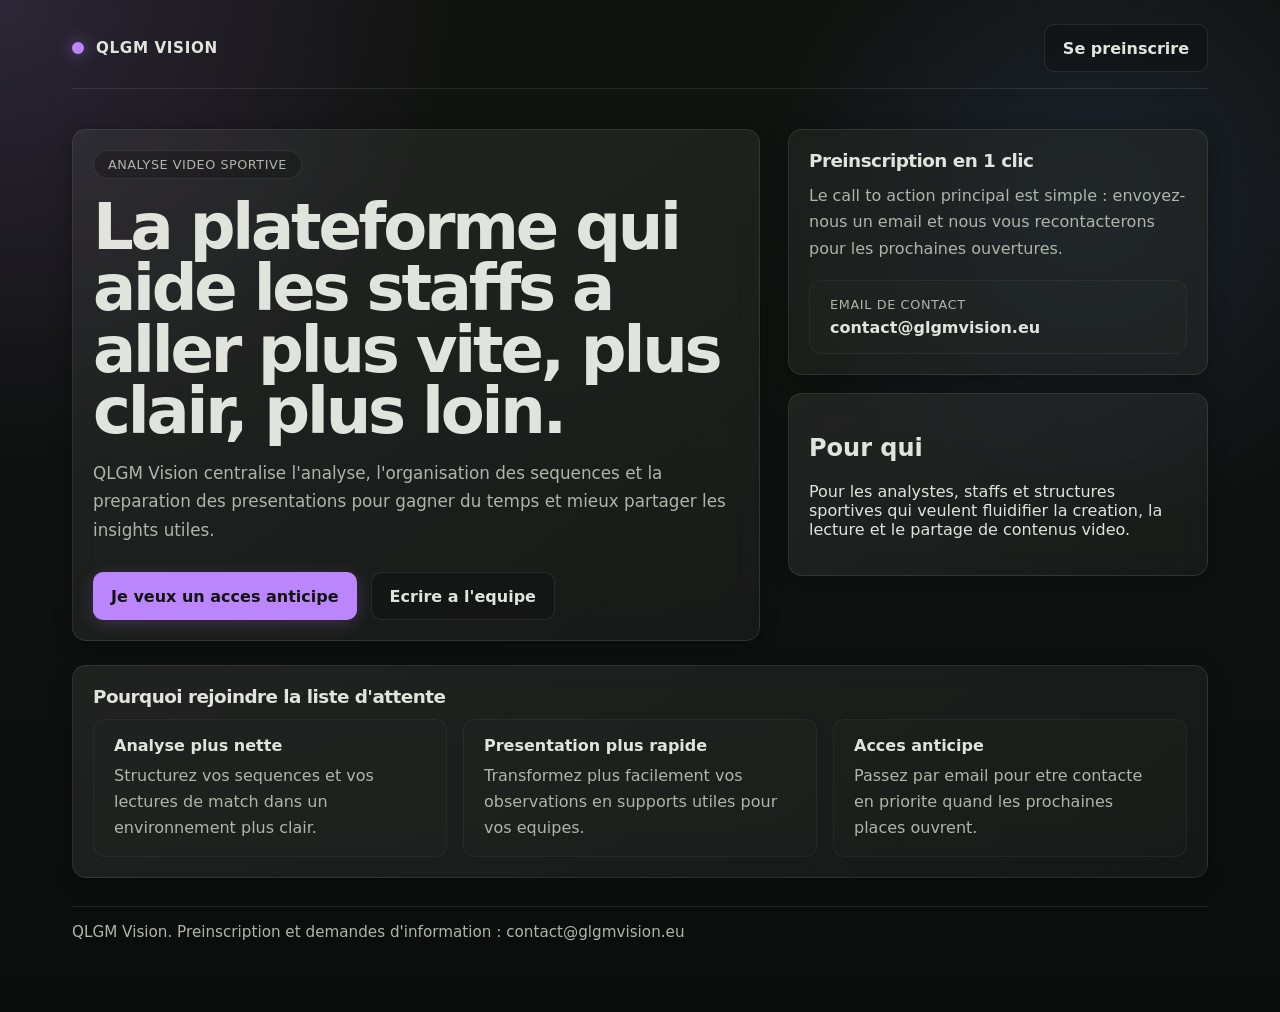
==== index.html @ 96c37e0e "Serve Pages from main branch root" ====
<!doctype html>
<html lang="fr">
  <head>
    <meta charset="UTF-8" />
    <meta name="viewport" content="width=device-width, initial-scale=1.0" />
    <title>QLGM Vision | Preinscription</title>
    <meta
      name="description"
      content="QLGM Vision prepare une nouvelle experience d'analyse video sportive. Preinscrivez-vous pour demander un acces anticipe."
    />
    <style>
      :root {
        --bg: #0f1110;
        --bg-soft: #171a17;
        --card: rgba(43, 46, 40, 0.25);
        --card-strong: rgba(43, 46, 40, 0.45);
        --text: #e1e4dc;
        --muted: #b0b5a9;
        --line: rgba(225, 228, 220, 0.1);
        --line-strong: rgba(225, 228, 220, 0.16);
        --accent: #bb86fc;
        --accent-shadow: rgba(187, 134, 252, 0.2);
      }

      * {
        box-sizing: border-box;
      }

      html {
        scroll-behavior: smooth;
      }

      body {
        margin: 0;
        min-height: 100vh;
        font-family: "Segoe UI", system-ui, sans-serif;
        color: var(--text);
        background:
          radial-gradient(circle at top left, rgba(187, 134, 252, 0.16), transparent 28%),
          radial-gradient(circle at 85% 20%, rgba(106, 148, 255, 0.12), transparent 24%),
          linear-gradient(180deg, #111310 0%, #0f1110 55%, #0b0d0c 100%);
      }

      a {
        color: inherit;
        text-decoration: none;
      }

      .page {
        max-width: 1200px;
        margin: 0 auto;
        padding: 24px 32px 56px;
      }

      .header {
        display: flex;
        align-items: center;
        justify-content: space-between;
        gap: 16px;
        padding-bottom: 16px;
        border-bottom: 1px solid var(--line);
      }

      .brand {
        display: flex;
        align-items: center;
        gap: 12px;
        font-size: 0.95rem;
        font-weight: 700;
        letter-spacing: 0.04em;
        text-transform: uppercase;
      }

      .brand-dot {
        width: 12px;
        height: 12px;
        border-radius: 999px;
        background: var(--accent);
        box-shadow: 0 0 16px rgba(187, 134, 252, 0.55);
      }

      .hero {
        display: grid;
        grid-template-columns: minmax(0, 1.1fr) minmax(320px, 420px);
        gap: 28px;
        padding-top: 40px;
        align-items: stretch;
      }

      .glass-card {
        background: var(--card);
        background-image: linear-gradient(
          145deg,
          rgba(255, 255, 255, 0.05) 0%,
          rgba(255, 255, 255, 0.01) 100%
        );
        backdrop-filter: blur(12px);
        -webkit-backdrop-filter: blur(12px);
        border: 1px solid var(--line);
        border-radius: 14px;
        padding: 20px;
        box-shadow: 0 4px 20px rgba(0, 0, 0, 0.3);
      }

      .eyebrow {
        display: inline-flex;
        align-items: center;
        gap: 8px;
        padding: 6px 14px;
        border-radius: 999px;
        background: rgba(0, 0, 0, 0.2);
        border: 1px solid var(--line);
        color: var(--muted);
        font-size: 0.8rem;
        letter-spacing: 0.04em;
        text-transform: uppercase;
      }

      h1 {
        margin: 18px 0 16px;
        font-size: clamp(2.4rem, 5vw, 4.6rem);
        line-height: 0.96;
        letter-spacing: -0.05em;
      }

      .hero-copy p {
        margin: 0;
        max-width: 60ch;
        color: var(--muted);
        font-size: 1.05rem;
        line-height: 1.7;
      }

      .cta-row {
        display: flex;
        flex-wrap: wrap;
        gap: 14px;
        margin-top: 28px;
      }

      .button-primary,
      .button-secondary {
        min-height: 48px;
        border-radius: 10px;
        padding: 12px 18px;
        display: inline-flex;
        align-items: center;
        justify-content: center;
        font-weight: 700;
        transition:
          transform 180ms ease,
          border-color 180ms ease,
          background 180ms ease;
      }

      .button-primary {
        background: var(--accent);
        color: #121212;
        box-shadow: 0 4px 16px var(--accent-shadow);
      }

      .button-secondary {
        background: rgba(0, 0, 0, 0.2);
        border: 1px solid var(--line);
        color: var(--text);
      }

      .button-primary:hover,
      .button-secondary:hover,
      .feature:hover,
      .contact-item:hover {
        transform: translateY(-1px);
      }

      .side-panel {
        display: flex;
        flex-direction: column;
        gap: 18px;
      }

      .contact-panel {
        background: var(--card-strong);
      }

      .contact-panel h2,
      .section h2 {
        margin: 0 0 12px;
        font-size: 1.15rem;
        letter-spacing: -0.03em;
      }

      .contact-panel p {
        margin: 0 0 18px;
        color: var(--muted);
        line-height: 1.65;
      }

      .contact-item {
        display: block;
        padding: 16px 20px;
        background: rgba(43, 46, 40, 0.15);
        border: 1px solid rgba(225, 228, 220, 0.05);
        border-radius: 12px;
        transition:
          border-color 180ms ease,
          background 180ms ease,
          transform 180ms ease;
      }

      .contact-item:hover,
      .feature:hover {
        border-color: rgba(187, 134, 252, 0.3);
        background: rgba(43, 46, 40, 0.35);
      }

      .contact-label {
        display: block;
        margin-bottom: 6px;
        font-size: 0.8rem;
        color: var(--muted);
        text-transform: uppercase;
        letter-spacing: 0.05em;
      }

      .contact-value {
        display: block;
        font-size: 1rem;
        font-weight: 700;
        word-break: break-word;
      }

      .section {
        margin-top: 24px;
      }

      .feature-grid {
        display: grid;
        grid-template-columns: repeat(3, minmax(0, 1fr));
        gap: 16px;
      }

      .feature {
        padding: 16px 20px;
        background: rgba(43, 46, 40, 0.15);
        border: 1px solid rgba(225, 228, 220, 0.05);
        border-radius: 12px;
        transition:
          border-color 180ms ease,
          background 180ms ease,
          transform 180ms ease;
      }

      .feature-title {
        margin: 0 0 8px;
        font-size: 1rem;
        font-weight: 700;
      }

      .feature p {
        margin: 0;
        color: var(--muted);
        line-height: 1.6;
      }

      .footer {
        margin-top: 28px;
        padding-top: 16px;
        border-top: 1px solid var(--line);
        color: var(--muted);
        font-size: 0.95rem;
      }

      @media (max-width: 920px) {
        .hero {
          grid-template-columns: 1fr;
        }

        .feature-grid {
          grid-template-columns: 1fr;
        }
      }

      @media (max-width: 640px) {
        .page {
          padding: 20px 18px 36px;
        }

        .header {
          align-items: flex-start;
          flex-direction: column;
        }

        h1 {
          font-size: clamp(2rem, 12vw, 3.2rem);
        }

        .cta-row {
          flex-direction: column;
        }

        .button-primary,
        .button-secondary {
          width: 100%;
        }
      }
    </style>
  </head>
  <body>
    <main class="page">
      <header class="header">
        <div class="brand">
          <span class="brand-dot" aria-hidden="true"></span>
          <span>QLGM Vision</span>
        </div>
        <a class="button-secondary" href="mailto:contact@glgmvision.eu?subject=Preinscription%20QLGM%20Vision">
          Se preinscrire
        </a>
      </header>

      <section class="hero">
        <div class="hero-copy glass-card">
          <span class="eyebrow">Analyse video sportive</span>
          <h1>La plateforme qui aide les staffs a aller plus vite, plus clair, plus loin.</h1>
          <p>
            QLGM Vision centralise l'analyse, l'organisation des sequences et la preparation
            des presentations pour gagner du temps et mieux partager les insights utiles.
          </p>
          <div class="cta-row">
            <a
              class="button-primary"
              href="mailto:contact@glgmvision.eu?subject=Preinscription%20QLGM%20Vision&body=Bonjour%2C%0A%0AJe%20souhaite%20me%20preinscrire%20a%20QLGM%20Vision.%0A%0ANom%20%3A%0AOrganisation%20%3A%0ARole%20%3A%0A%0AMerci."
            >
              Je veux un acces anticipe
            </a>
            <a class="button-secondary" href="#contact">Ecrire a l'equipe</a>
          </div>
        </div>

        <aside class="side-panel">
          <div class="glass-card contact-panel" id="contact">
            <h2>Preinscription en 1 clic</h2>
            <p>
              Le call to action principal est simple : envoyez-nous un email et nous vous
              recontacterons pour les prochaines ouvertures.
            </p>
            <a
              class="contact-item"
              href="mailto:contact@glgmvision.eu?subject=Preinscription%20QLGM%20Vision"
            >
              <span class="contact-label">Email de contact</span>
              <span class="contact-value">contact@glgmvision.eu</span>
            </a>
          </div>

          <div class="glass-card">
            <h2>Pour qui</h2>
            <p>
              Pour les analystes, staffs et structures sportives qui veulent fluidifier la
              creation, la lecture et le partage de contenus video.
            </p>
          </div>
        </aside>
      </section>

      <section class="section glass-card">
        <h2>Pourquoi rejoindre la liste d'attente</h2>
        <div class="feature-grid">
          <article class="feature">
            <h3 class="feature-title">Analyse plus nette</h3>
            <p>Structurez vos sequences et vos lectures de match dans un environnement plus clair.</p>
          </article>
          <article class="feature">
            <h3 class="feature-title">Presentation plus rapide</h3>
            <p>Transformez plus facilement vos observations en supports utiles pour vos equipes.</p>
          </article>
          <article class="feature">
            <h3 class="feature-title">Acces anticipe</h3>
            <p>Passez par email pour etre contacte en priorite quand les prochaines places ouvrent.</p>
          </article>
        </div>
      </section>

      <p class="footer">
        QLGM Vision. Preinscription et demandes d'information :
        <a href="mailto:contact@glgmvision.eu">contact@glgmvision.eu</a>
      </p>
    </main>
  </body>
</html>
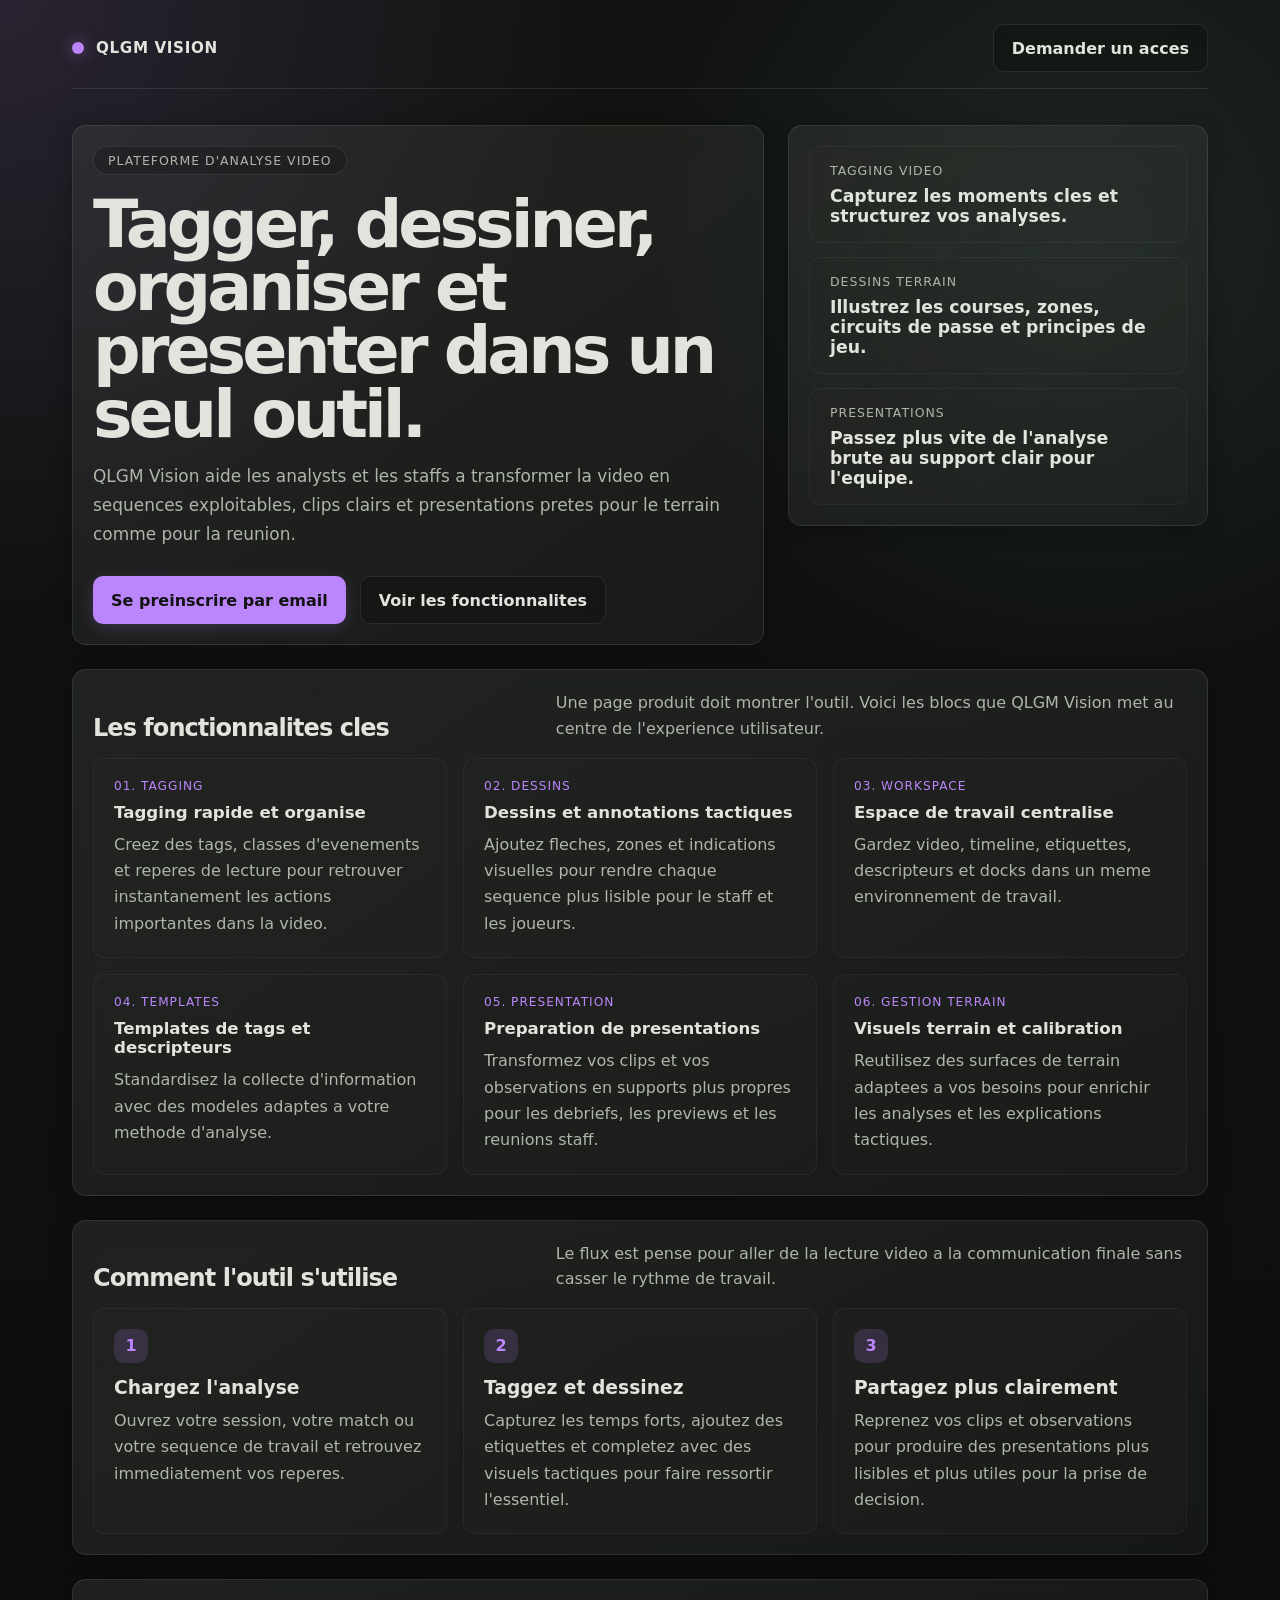
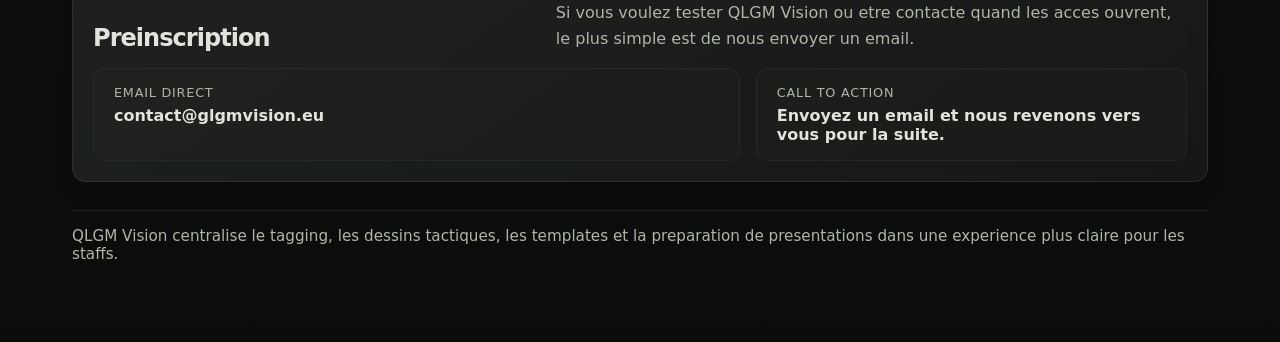
==== commit 260e196d: "Refresh landing page with product features" ====
--- a/index.html
+++ b/index.html
@@ -3,23 +3,24 @@
   <head>
     <meta charset="UTF-8" />
     <meta name="viewport" content="width=device-width, initial-scale=1.0" />
-    <title>QLGM Vision | Preinscription</title>
+    <title>QLGM Vision | Analyse video pour staffs et analysts</title>
     <meta
       name="description"
-      content="QLGM Vision prepare une nouvelle experience d'analyse video sportive. Preinscrivez-vous pour demander un acces anticipe."
+      content="QLGM Vision aide les staffs a tagger, dessiner, organiser et presenter leurs analyses video dans un seul environnement."
     />
     <style>
       :root {
         --bg: #0f1110;
-        --bg-soft: #171a17;
+        --bg-2: #141713;
         --card: rgba(43, 46, 40, 0.25);
-        --card-strong: rgba(43, 46, 40, 0.45);
+        --card-soft: rgba(43, 46, 40, 0.16);
         --text: #e1e4dc;
         --muted: #b0b5a9;
         --line: rgba(225, 228, 220, 0.1);
-        --line-strong: rgba(225, 228, 220, 0.16);
+        --line-soft: rgba(225, 228, 220, 0.05);
         --accent: #bb86fc;
-        --accent-shadow: rgba(187, 134, 252, 0.2);
+        --accent-2: #8bd6c1;
+        --shadow: 0 4px 20px rgba(0, 0, 0, 0.3);
       }
 
       * {
@@ -32,13 +33,12 @@
 
       body {
         margin: 0;
-        min-height: 100vh;
+        color: var(--text);
         font-family: "Segoe UI", system-ui, sans-serif;
-        color: var(--text);
         background:
-          radial-gradient(circle at top left, rgba(187, 134, 252, 0.16), transparent 28%),
-          radial-gradient(circle at 85% 20%, rgba(106, 148, 255, 0.12), transparent 24%),
-          linear-gradient(180deg, #111310 0%, #0f1110 55%, #0b0d0c 100%);
+          radial-gradient(circle at top left, rgba(187, 134, 252, 0.14), transparent 26%),
+          radial-gradient(circle at 85% 12%, rgba(139, 214, 193, 0.1), transparent 22%),
+          linear-gradient(180deg, #111310 0%, #0f1110 48%, #0b0d0c 100%);
       }
 
       a {
@@ -49,7 +49,7 @@
       .page {
         max-width: 1200px;
         margin: 0 auto;
-        padding: 24px 32px 56px;
+        padding: 24px 32px 64px;
       }
 
       .header {
@@ -76,30 +76,26 @@
         height: 12px;
         border-radius: 999px;
         background: var(--accent);
-        box-shadow: 0 0 16px rgba(187, 134, 252, 0.55);
-      }
-
-      .hero {
-        display: grid;
-        grid-template-columns: minmax(0, 1.1fr) minmax(320px, 420px);
-        gap: 28px;
-        padding-top: 40px;
-        align-items: stretch;
+        box-shadow: 0 0 16px rgba(187, 134, 252, 0.5);
       }
 
       .glass-card {
         background: var(--card);
-        background-image: linear-gradient(
-          145deg,
-          rgba(255, 255, 255, 0.05) 0%,
-          rgba(255, 255, 255, 0.01) 100%
-        );
+        background-image: linear-gradient(145deg, rgba(255, 255, 255, 0.05) 0%, rgba(255, 255, 255, 0.01) 100%);
         backdrop-filter: blur(12px);
         -webkit-backdrop-filter: blur(12px);
         border: 1px solid var(--line);
         border-radius: 14px;
         padding: 20px;
-        box-shadow: 0 4px 20px rgba(0, 0, 0, 0.3);
+        box-shadow: var(--shadow);
+      }
+
+      .hero {
+        display: grid;
+        grid-template-columns: minmax(0, 1.15fr) minmax(320px, 420px);
+        gap: 24px;
+        padding-top: 36px;
+        align-items: stretch;
       }
 
       .eyebrow {
@@ -111,23 +107,23 @@
         background: rgba(0, 0, 0, 0.2);
         border: 1px solid var(--line);
         color: var(--muted);
-        font-size: 0.8rem;
-        letter-spacing: 0.04em;
+        font-size: 0.78rem;
         text-transform: uppercase;
+        letter-spacing: 0.08em;
       }
 
       h1 {
         margin: 18px 0 16px;
-        font-size: clamp(2.4rem, 5vw, 4.6rem);
-        line-height: 0.96;
-        letter-spacing: -0.05em;
-      }
-
-      .hero-copy p {
+        font-size: clamp(2.7rem, 5.2vw, 5rem);
+        line-height: 0.95;
+        letter-spacing: -0.06em;
+      }
+
+      .lead {
         margin: 0;
-        max-width: 60ch;
-        color: var(--muted);
-        font-size: 1.05rem;
+        max-width: 62ch;
+        color: var(--muted);
+        font-size: 1.06rem;
         line-height: 1.7;
       }
 
@@ -147,16 +143,13 @@
         align-items: center;
         justify-content: center;
         font-weight: 700;
-        transition:
-          transform 180ms ease,
-          border-color 180ms ease,
-          background 180ms ease;
+        transition: transform 180ms ease, border-color 180ms ease, background 180ms ease;
       }
 
       .button-primary {
         background: var(--accent);
         color: #121212;
-        box-shadow: 0 4px 16px var(--accent-shadow);
+        box-shadow: 0 4px 16px rgba(187, 134, 252, 0.2);
       }
 
       .button-secondary {
@@ -168,58 +161,166 @@
       .button-primary:hover,
       .button-secondary:hover,
       .feature:hover,
+      .step:hover,
+      .metric:hover,
       .contact-item:hover {
         transform: translateY(-1px);
       }
 
-      .side-panel {
+      .hero-panel {
         display: flex;
         flex-direction: column;
-        gap: 18px;
-      }
-
-      .contact-panel {
-        background: var(--card-strong);
-      }
-
-      .contact-panel h2,
-      .section h2 {
-        margin: 0 0 12px;
-        font-size: 1.15rem;
-        letter-spacing: -0.03em;
-      }
-
-      .contact-panel p {
-        margin: 0 0 18px;
+        gap: 16px;
+      }
+
+      .stack {
+        display: grid;
+        gap: 14px;
+      }
+
+      .metric {
+        padding: 16px 20px;
+        border-radius: 12px;
+        border: 1px solid var(--line-soft);
+        background: var(--card-soft);
+        transition: transform 180ms ease, border-color 180ms ease, background 180ms ease;
+      }
+
+      .metric:hover,
+      .feature:hover,
+      .step:hover,
+      .contact-item:hover {
+        border-color: rgba(187, 134, 252, 0.3);
+        background: rgba(43, 46, 40, 0.35);
+      }
+
+      .metric-label {
+        color: var(--muted);
+        font-size: 0.78rem;
+        letter-spacing: 0.08em;
+        text-transform: uppercase;
+      }
+
+      .metric-value {
+        margin-top: 8px;
+        font-size: 1.08rem;
+        font-weight: 700;
+      }
+
+      .section {
+        margin-top: 24px;
+      }
+
+      .section-head {
+        display: flex;
+        align-items: end;
+        justify-content: space-between;
+        gap: 16px;
+        margin-bottom: 16px;
+      }
+
+      .section-head h2 {
+        margin: 0;
+        font-size: 1.5rem;
+        letter-spacing: -0.04em;
+      }
+
+      .section-head p {
+        margin: 0;
+        color: var(--muted);
+        max-width: 62ch;
+        line-height: 1.6;
+      }
+
+      .feature-grid {
+        display: grid;
+        grid-template-columns: repeat(3, minmax(0, 1fr));
+        gap: 16px;
+      }
+
+      .feature {
+        padding: 20px;
+        background: var(--card-soft);
+        border: 1px solid var(--line-soft);
+        border-radius: 12px;
+        transition: transform 180ms ease, border-color 180ms ease, background 180ms ease;
+      }
+
+      .feature-kicker {
+        color: var(--accent);
+        font-size: 0.76rem;
+        text-transform: uppercase;
+        letter-spacing: 0.08em;
+      }
+
+      .feature h3 {
+        margin: 10px 0 10px;
+        font-size: 1.04rem;
+      }
+
+      .feature p {
+        margin: 0;
         color: var(--muted);
         line-height: 1.65;
+      }
+
+      .workflow {
+        display: grid;
+        grid-template-columns: repeat(3, minmax(0, 1fr));
+        gap: 16px;
+      }
+
+      .step {
+        padding: 20px;
+        background: var(--card-soft);
+        border: 1px solid var(--line-soft);
+        border-radius: 12px;
+        transition: transform 180ms ease, border-color 180ms ease, background 180ms ease;
+      }
+
+      .step-number {
+        width: 34px;
+        height: 34px;
+        display: inline-grid;
+        place-items: center;
+        border-radius: 10px;
+        background: rgba(187, 134, 252, 0.16);
+        color: var(--accent);
+        font-weight: 800;
+      }
+
+      .step h3 {
+        margin: 14px 0 10px;
+      }
+
+      .step p {
+        margin: 0;
+        color: var(--muted);
+        line-height: 1.65;
+      }
+
+      .contact-grid {
+        display: grid;
+        grid-template-columns: 1.2fr 0.8fr;
+        gap: 16px;
       }
 
       .contact-item {
         display: block;
         padding: 16px 20px;
-        background: rgba(43, 46, 40, 0.15);
-        border: 1px solid rgba(225, 228, 220, 0.05);
+        background: var(--card-soft);
+        border: 1px solid var(--line-soft);
         border-radius: 12px;
-        transition:
-          border-color 180ms ease,
-          background 180ms ease,
-          transform 180ms ease;
-      }
-
-      .contact-item:hover,
-      .feature:hover {
-        border-color: rgba(187, 134, 252, 0.3);
-        background: rgba(43, 46, 40, 0.35);
+        transition: transform 180ms ease, border-color 180ms ease, background 180ms ease;
       }
 
       .contact-label {
         display: block;
         margin-bottom: 6px;
+        color: var(--muted);
         font-size: 0.8rem;
-        color: var(--muted);
+        letter-spacing: 0.06em;
         text-transform: uppercase;
-        letter-spacing: 0.05em;
       }
 
       .contact-value {
@@ -229,39 +330,6 @@
         word-break: break-word;
       }
 
-      .section {
-        margin-top: 24px;
-      }
-
-      .feature-grid {
-        display: grid;
-        grid-template-columns: repeat(3, minmax(0, 1fr));
-        gap: 16px;
-      }
-
-      .feature {
-        padding: 16px 20px;
-        background: rgba(43, 46, 40, 0.15);
-        border: 1px solid rgba(225, 228, 220, 0.05);
-        border-radius: 12px;
-        transition:
-          border-color 180ms ease,
-          background 180ms ease,
-          transform 180ms ease;
-      }
-
-      .feature-title {
-        margin: 0 0 8px;
-        font-size: 1rem;
-        font-weight: 700;
-      }
-
-      .feature p {
-        margin: 0;
-        color: var(--muted);
-        line-height: 1.6;
-      }
-
       .footer {
         margin-top: 28px;
         padding-top: 16px;
@@ -270,28 +338,24 @@
         font-size: 0.95rem;
       }
 
-      @media (max-width: 920px) {
-        .hero {
+      @media (max-width: 980px) {
+        .hero,
+        .contact-grid,
+        .feature-grid,
+        .workflow {
           grid-template-columns: 1fr;
         }
-
-        .feature-grid {
-          grid-template-columns: 1fr;
-        }
       }
 
       @media (max-width: 640px) {
         .page {
-          padding: 20px 18px 36px;
+          padding: 20px 18px 40px;
         }
 
-        .header {
+        .header,
+        .section-head {
+          flex-direction: column;
           align-items: flex-start;
-          flex-direction: column;
-        }
-
-        h1 {
-          font-size: clamp(2rem, 12vw, 3.2rem);
         }
 
         .cta-row {
@@ -301,6 +365,10 @@
         .button-primary,
         .button-secondary {
           width: 100%;
+        }
+
+        h1 {
+          font-size: clamp(2.15rem, 12vw, 3.4rem);
         }
       }
     </style>
@@ -312,77 +380,174 @@
           <span class="brand-dot" aria-hidden="true"></span>
           <span>QLGM Vision</span>
         </div>
-        <a class="button-secondary" href="mailto:contact@glgmvision.eu?subject=Preinscription%20QLGM%20Vision">
-          Se preinscrire
-        </a>
+        <a class="button-secondary" href="#contact">Demander un acces</a>
       </header>
 
       <section class="hero">
-        <div class="hero-copy glass-card">
-          <span class="eyebrow">Analyse video sportive</span>
-          <h1>La plateforme qui aide les staffs a aller plus vite, plus clair, plus loin.</h1>
-          <p>
-            QLGM Vision centralise l'analyse, l'organisation des sequences et la preparation
-            des presentations pour gagner du temps et mieux partager les insights utiles.
+        <div class="glass-card">
+          <span class="eyebrow">Plateforme d'analyse video</span>
+          <h1>Tagger, dessiner, organiser et presenter dans un seul outil.</h1>
+          <p class="lead">
+            QLGM Vision aide les analysts et les staffs a transformer la video en sequences
+            exploitables, clips clairs et presentations pretes pour le terrain comme pour la reunion.
           </p>
           <div class="cta-row">
             <a
               class="button-primary"
-              href="mailto:contact@glgmvision.eu?subject=Preinscription%20QLGM%20Vision&body=Bonjour%2C%0A%0AJe%20souhaite%20me%20preinscrire%20a%20QLGM%20Vision.%0A%0ANom%20%3A%0AOrganisation%20%3A%0ARole%20%3A%0A%0AMerci."
+              href="mailto:contact@glgmvision.eu?subject=Preinscription%20QLGM%20Vision&body=Bonjour%2C%0A%0AJe%20souhaite%20me%20preinscrire%20a%20QLGM%20Vision.%0A%0ANom%20%3A%0AClub%20ou%20organisation%20%3A%0ARole%20%3A%0ABesoin%20principal%20%3A%0A%0AMerci."
             >
-              Je veux un acces anticipe
+              Se preinscrire par email
             </a>
-            <a class="button-secondary" href="#contact">Ecrire a l'equipe</a>
+            <a class="button-secondary" href="#features">Voir les fonctionnalites</a>
           </div>
         </div>
 
-        <aside class="side-panel">
-          <div class="glass-card contact-panel" id="contact">
-            <h2>Preinscription en 1 clic</h2>
-            <p>
-              Le call to action principal est simple : envoyez-nous un email et nous vous
-              recontacterons pour les prochaines ouvertures.
-            </p>
-            <a
-              class="contact-item"
-              href="mailto:contact@glgmvision.eu?subject=Preinscription%20QLGM%20Vision"
-            >
-              <span class="contact-label">Email de contact</span>
-              <span class="contact-value">contact@glgmvision.eu</span>
-            </a>
-          </div>
-
-          <div class="glass-card">
-            <h2>Pour qui</h2>
-            <p>
-              Pour les analystes, staffs et structures sportives qui veulent fluidifier la
-              creation, la lecture et le partage de contenus video.
-            </p>
+        <aside class="hero-panel">
+          <div class="glass-card stack">
+            <div class="metric">
+              <div class="metric-label">Tagging video</div>
+              <div class="metric-value">Capturez les moments cles et structurez vos analyses.</div>
+            </div>
+            <div class="metric">
+              <div class="metric-label">Dessins terrain</div>
+              <div class="metric-value">Illustrez les courses, zones, circuits de passe et principes de jeu.</div>
+            </div>
+            <div class="metric">
+              <div class="metric-label">Presentations</div>
+              <div class="metric-value">Passez plus vite de l'analyse brute au support clair pour l'equipe.</div>
+            </div>
           </div>
         </aside>
       </section>
 
-      <section class="section glass-card">
-        <h2>Pourquoi rejoindre la liste d'attente</h2>
+      <section class="section glass-card" id="features">
+        <div class="section-head">
+          <div>
+            <h2>Les fonctionnalites cles</h2>
+          </div>
+          <p>
+            Une page produit doit montrer l'outil. Voici les blocs que QLGM Vision met au centre
+            de l'experience utilisateur.
+          </p>
+        </div>
         <div class="feature-grid">
           <article class="feature">
-            <h3 class="feature-title">Analyse plus nette</h3>
-            <p>Structurez vos sequences et vos lectures de match dans un environnement plus clair.</p>
+            <div class="feature-kicker">01. Tagging</div>
+            <h3>Tagging rapide et organise</h3>
+            <p>
+              Creez des tags, classes d'evenements et reperes de lecture pour retrouver
+              instantanement les actions importantes dans la video.
+            </p>
           </article>
           <article class="feature">
-            <h3 class="feature-title">Presentation plus rapide</h3>
-            <p>Transformez plus facilement vos observations en supports utiles pour vos equipes.</p>
+            <div class="feature-kicker">02. Dessins</div>
+            <h3>Dessins et annotations tactiques</h3>
+            <p>
+              Ajoutez fleches, zones et indications visuelles pour rendre chaque sequence plus
+              lisible pour le staff et les joueurs.
+            </p>
           </article>
           <article class="feature">
-            <h3 class="feature-title">Acces anticipe</h3>
-            <p>Passez par email pour etre contacte en priorite quand les prochaines places ouvrent.</p>
+            <div class="feature-kicker">03. Workspace</div>
+            <h3>Espace de travail centralise</h3>
+            <p>
+              Gardez video, timeline, etiquettes, descripteurs et docks dans un meme environnement
+              de travail.
+            </p>
+          </article>
+          <article class="feature">
+            <div class="feature-kicker">04. Templates</div>
+            <h3>Templates de tags et descripteurs</h3>
+            <p>
+              Standardisez la collecte d'information avec des modeles adaptes a votre methode
+              d'analyse.
+            </p>
+          </article>
+          <article class="feature">
+            <div class="feature-kicker">05. Presentation</div>
+            <h3>Preparation de presentations</h3>
+            <p>
+              Transformez vos clips et vos observations en supports plus propres pour les debriefs,
+              les previews et les reunions staff.
+            </p>
+          </article>
+          <article class="feature">
+            <div class="feature-kicker">06. Gestion terrain</div>
+            <h3>Visuels terrain et calibration</h3>
+            <p>
+              Reutilisez des surfaces de terrain adaptees a vos besoins pour enrichir les analyses
+              et les explications tactiques.
+            </p>
           </article>
         </div>
       </section>
 
+      <section class="section glass-card">
+        <div class="section-head">
+          <div>
+            <h2>Comment l'outil s'utilise</h2>
+          </div>
+          <p>
+            Le flux est pense pour aller de la lecture video a la communication finale sans casser
+            le rythme de travail.
+          </p>
+        </div>
+        <div class="workflow">
+          <article class="step">
+            <div class="step-number">1</div>
+            <h3>Chargez l'analyse</h3>
+            <p>
+              Ouvrez votre session, votre match ou votre sequence de travail et retrouvez
+              immediatement vos reperes.
+            </p>
+          </article>
+          <article class="step">
+            <div class="step-number">2</div>
+            <h3>Taggez et dessinez</h3>
+            <p>
+              Capturez les temps forts, ajoutez des etiquettes et completez avec des visuels
+              tactiques pour faire ressortir l'essentiel.
+            </p>
+          </article>
+          <article class="step">
+            <div class="step-number">3</div>
+            <h3>Partagez plus clairement</h3>
+            <p>
+              Reprenez vos clips et observations pour produire des presentations plus lisibles et
+              plus utiles pour la prise de decision.
+            </p>
+          </article>
+        </div>
+      </section>
+
+      <section class="section glass-card" id="contact">
+        <div class="section-head">
+          <div>
+            <h2>Preinscription</h2>
+          </div>
+          <p>
+            Si vous voulez tester QLGM Vision ou etre contacte quand les acces ouvrent, le plus
+            simple est de nous envoyer un email.
+          </p>
+        </div>
+        <div class="contact-grid">
+          <a
+            class="contact-item"
+            href="mailto:contact@glgmvision.eu?subject=Preinscription%20QLGM%20Vision&body=Bonjour%2C%0A%0AJe%20souhaite%20etre%20contacte%20pour%20QLGM%20Vision.%0A%0ANom%20%3A%0AClub%20ou%20organisation%20%3A%0ARole%20%3A%0AUsage%20souhaite%20%3A%0A%0AMerci."
+          >
+            <span class="contact-label">Email direct</span>
+            <span class="contact-value">contact@glgmvision.eu</span>
+          </a>
+          <div class="contact-item">
+            <span class="contact-label">Call to action</span>
+            <span class="contact-value">Envoyez un email et nous revenons vers vous pour la suite.</span>
+          </div>
+        </div>
+      </section>
+
       <p class="footer">
-        QLGM Vision. Preinscription et demandes d'information :
-        <a href="mailto:contact@glgmvision.eu">contact@glgmvision.eu</a>
+        QLGM Vision centralise le tagging, les dessins tactiques, les templates et la preparation
+        de presentations dans une experience plus claire pour les staffs.
       </p>
     </main>
   </body>
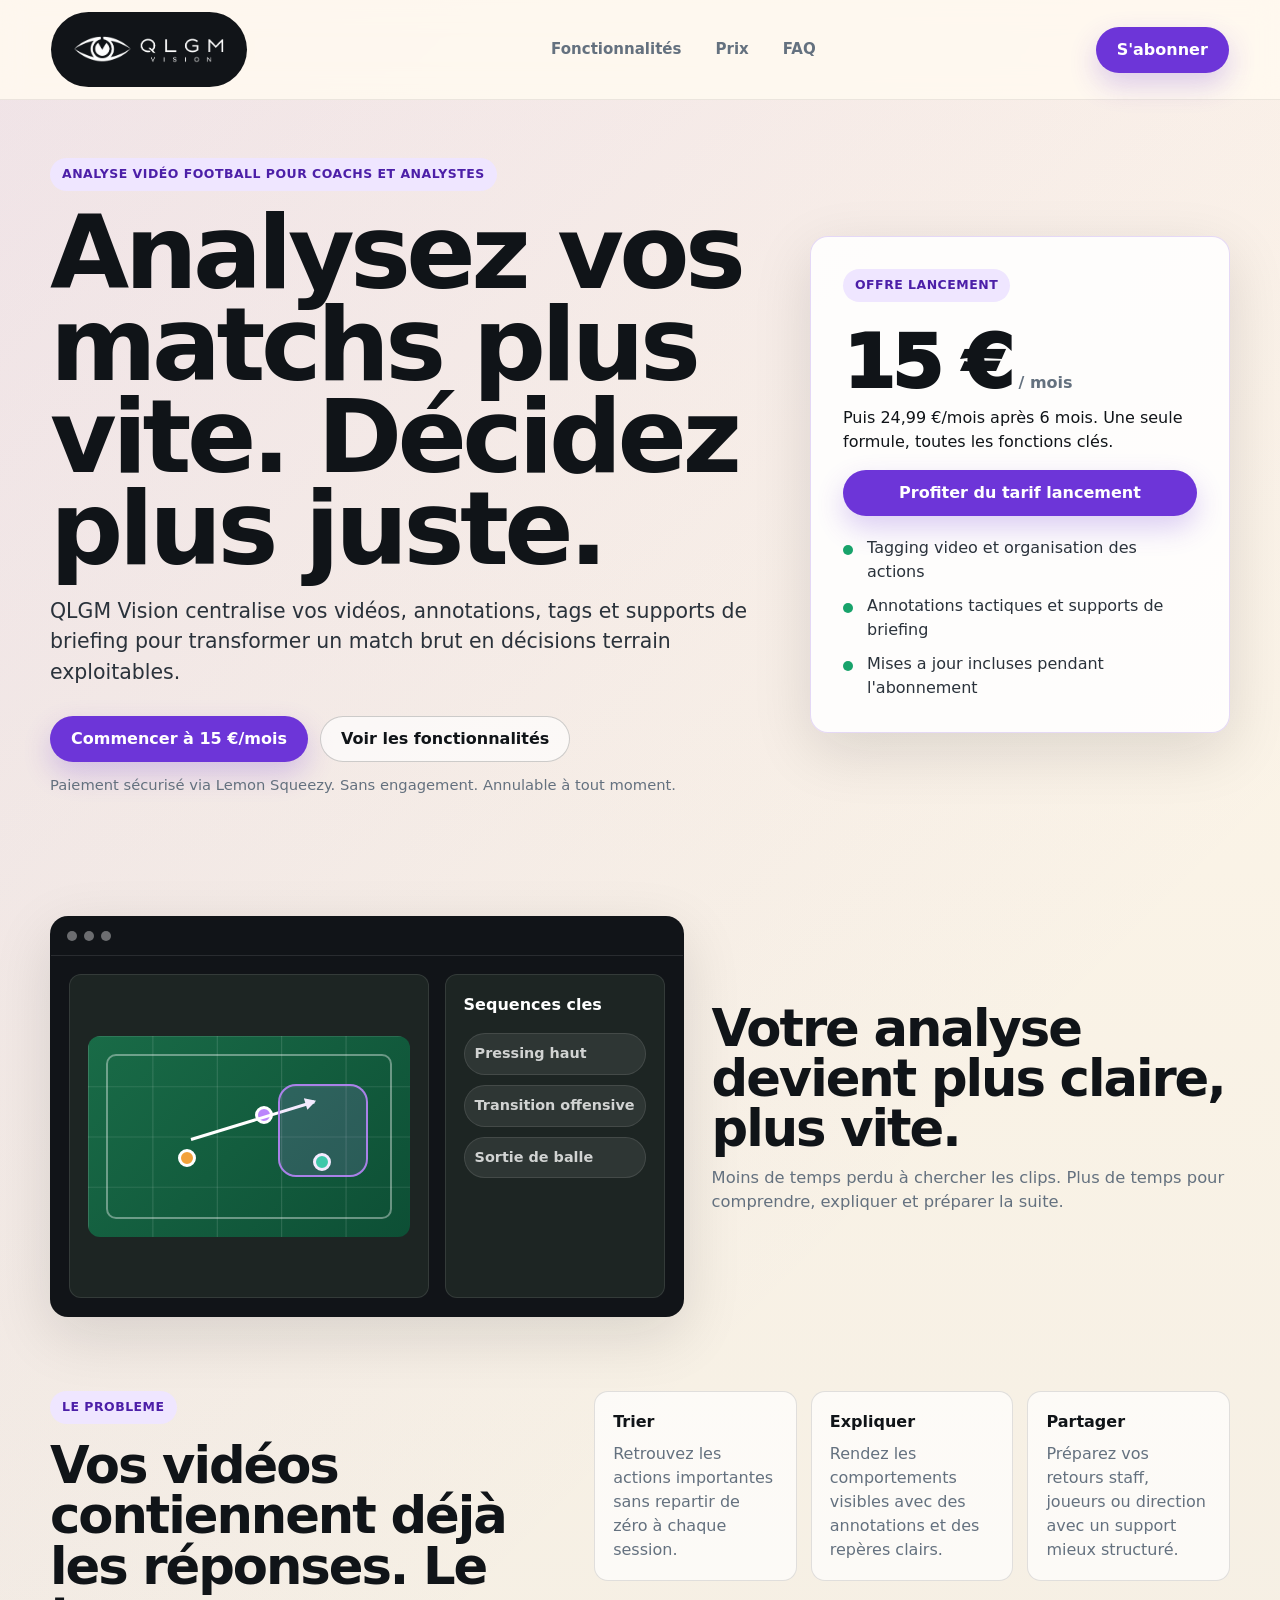
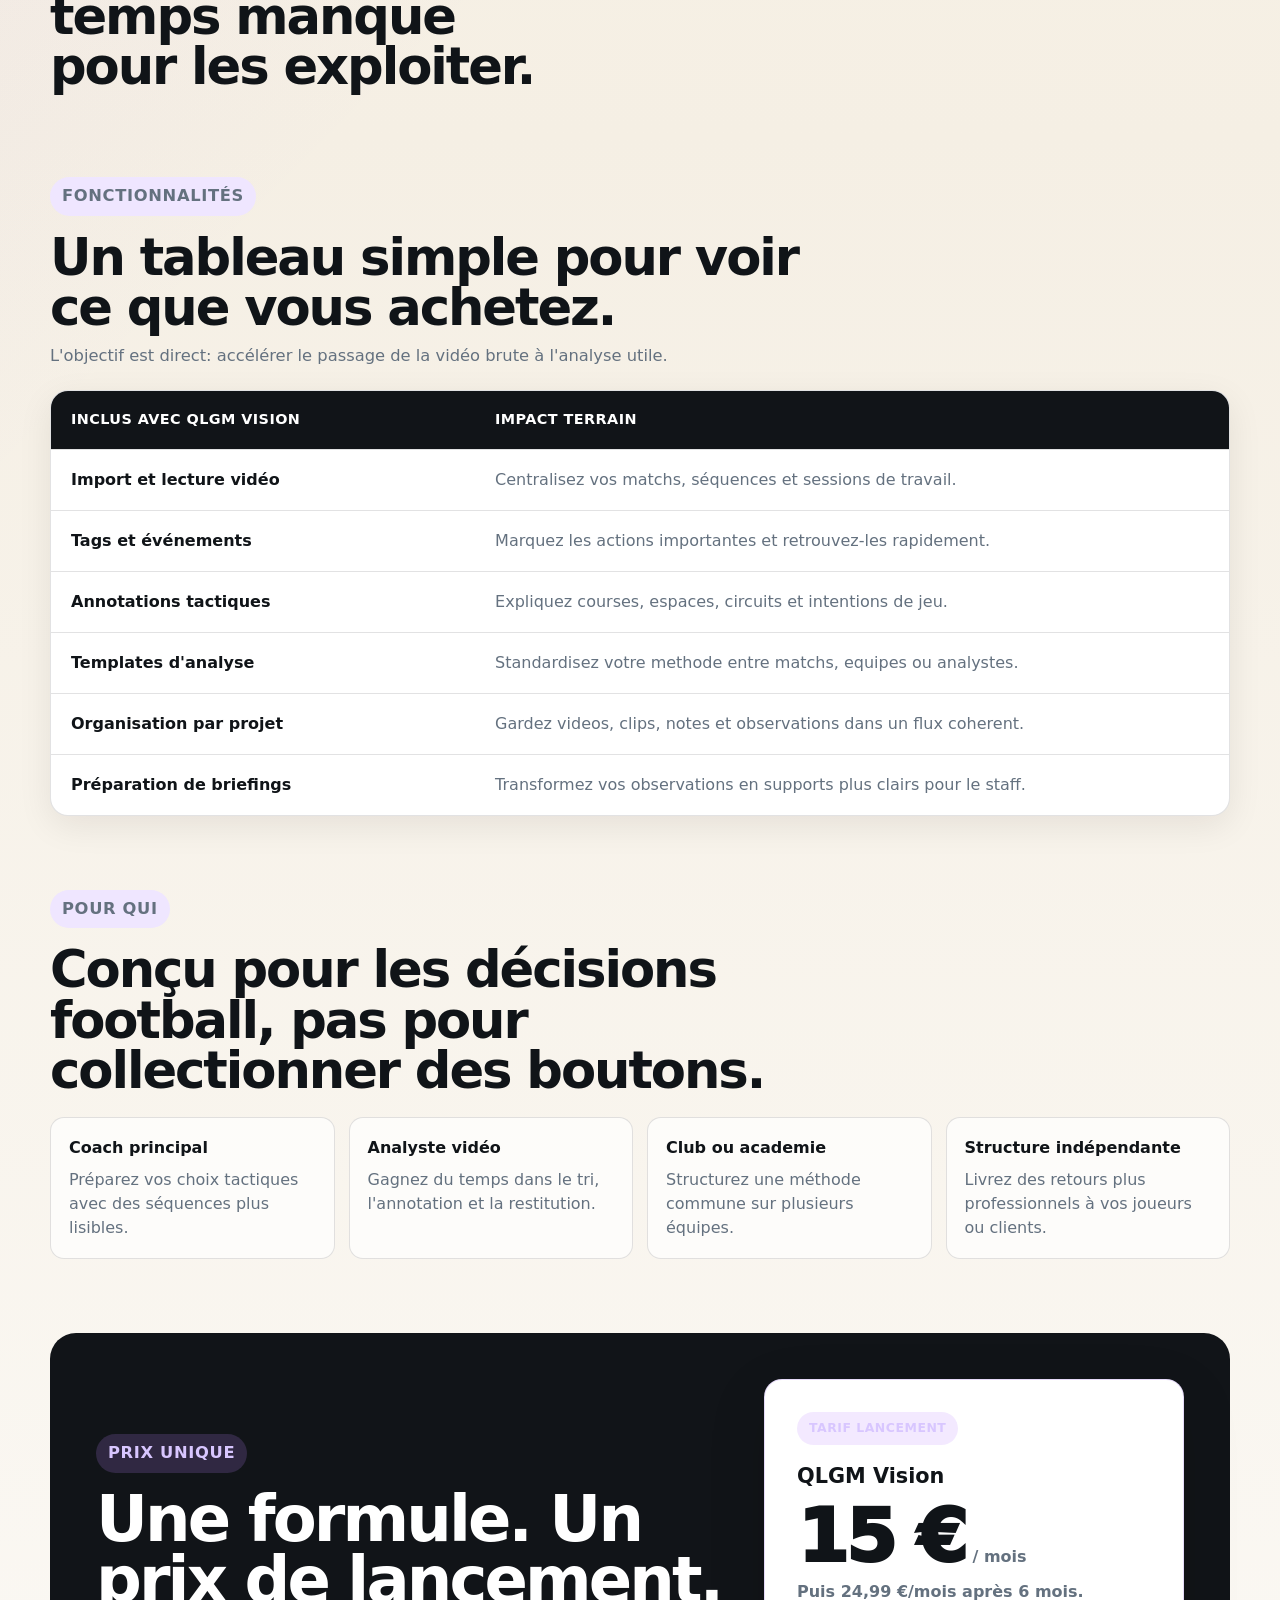
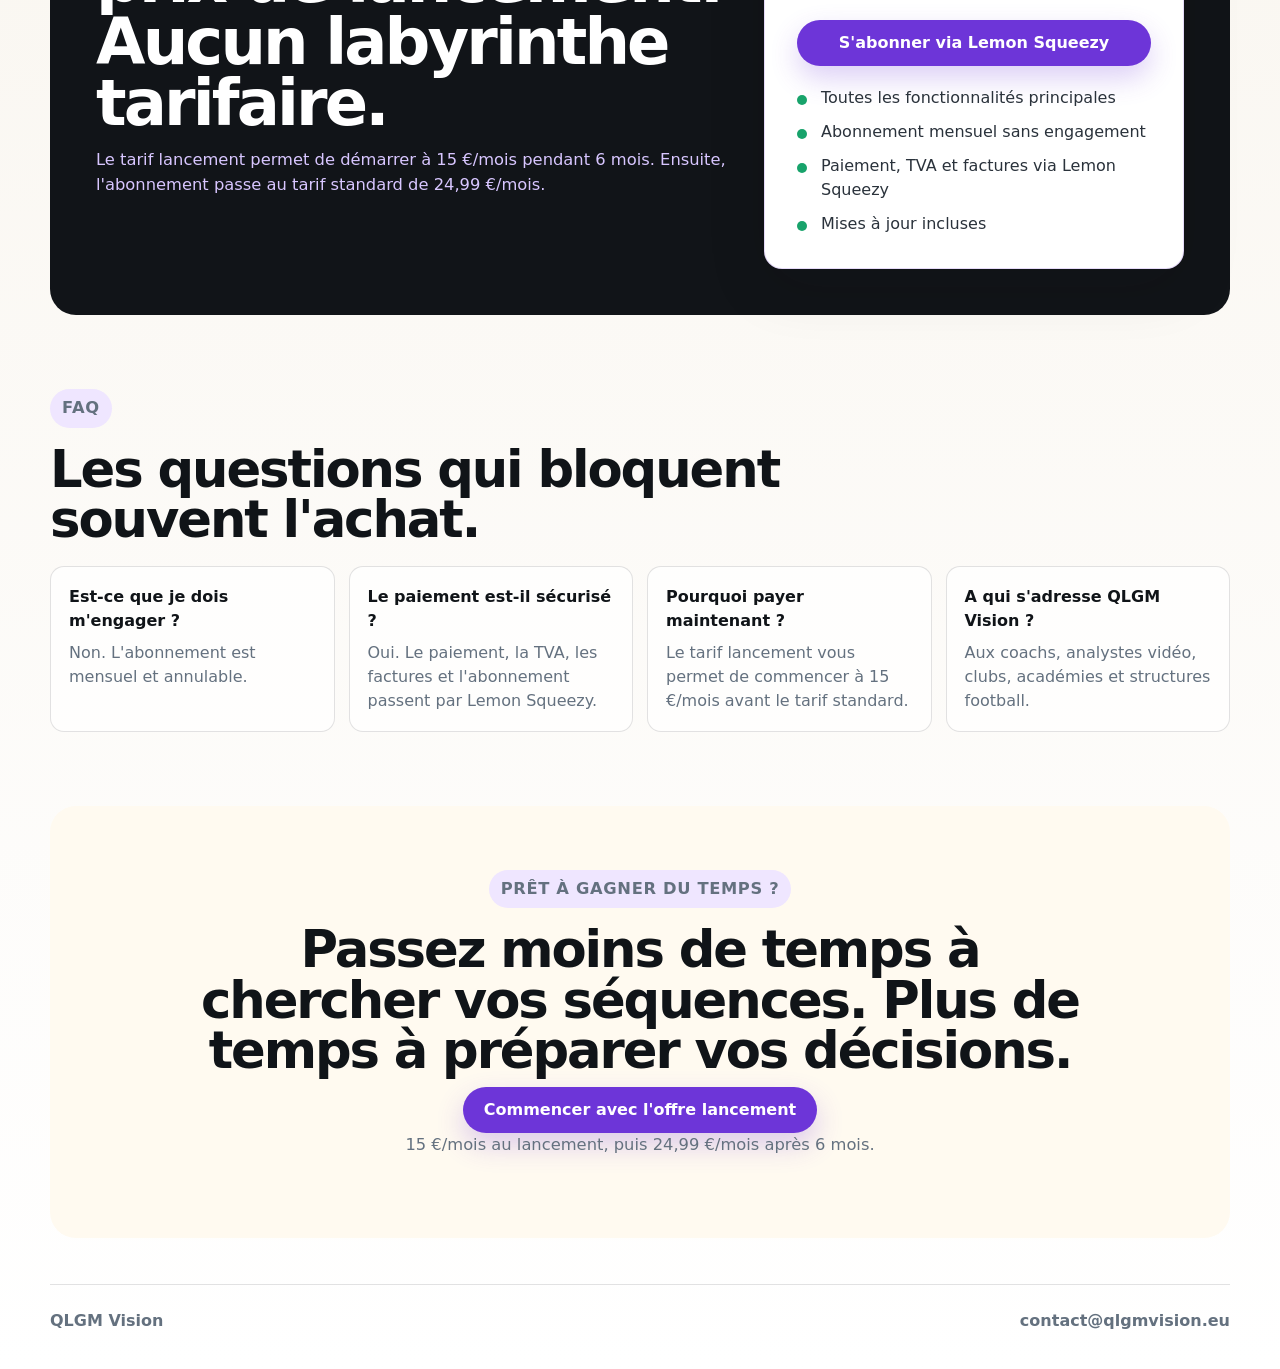
==== commit c1efcdb2: "Update QLGM Vision landing page" ====
--- a/index.html
+++ b/index.html
@@ -3,552 +3,268 @@
   <head>
     <meta charset="UTF-8" />
     <meta name="viewport" content="width=device-width, initial-scale=1.0" />
-    <title>QLGM Vision | Analyse video pour staffs et analysts</title>
+    <title>QLGM Vision | Analyse vid&eacute;o football</title>
     <meta
       name="description"
-      content="QLGM Vision aide les staffs a tagger, dessiner, organiser et presenter leurs analyses video dans un seul environnement."
+      content="QLGM Vision aide les coachs, analystes video et clubs a analyser leurs matchs plus vite avec un abonnement simple a 15 euros par mois au lancement."
     />
-    <style>
-      :root {
-        --bg: #0f1110;
-        --bg-2: #141713;
-        --card: rgba(43, 46, 40, 0.25);
-        --card-soft: rgba(43, 46, 40, 0.16);
-        --text: #e1e4dc;
-        --muted: #b0b5a9;
-        --line: rgba(225, 228, 220, 0.1);
-        --line-soft: rgba(225, 228, 220, 0.05);
-        --accent: #bb86fc;
-        --accent-2: #8bd6c1;
-        --shadow: 0 4px 20px rgba(0, 0, 0, 0.3);
-      }
-
-      * {
-        box-sizing: border-box;
-      }
-
-      html {
-        scroll-behavior: smooth;
-      }
-
-      body {
-        margin: 0;
-        color: var(--text);
-        font-family: "Segoe UI", system-ui, sans-serif;
-        background:
-          radial-gradient(circle at top left, rgba(187, 134, 252, 0.14), transparent 26%),
-          radial-gradient(circle at 85% 12%, rgba(139, 214, 193, 0.1), transparent 22%),
-          linear-gradient(180deg, #111310 0%, #0f1110 48%, #0b0d0c 100%);
-      }
-
-      a {
-        color: inherit;
-        text-decoration: none;
-      }
-
-      .page {
-        max-width: 1200px;
-        margin: 0 auto;
-        padding: 24px 32px 64px;
-      }
-
-      .header {
-        display: flex;
-        align-items: center;
-        justify-content: space-between;
-        gap: 16px;
-        padding-bottom: 16px;
-        border-bottom: 1px solid var(--line);
-      }
-
-      .brand {
-        display: flex;
-        align-items: center;
-        gap: 12px;
-        font-size: 0.95rem;
-        font-weight: 700;
-        letter-spacing: 0.04em;
-        text-transform: uppercase;
-      }
-
-      .brand-dot {
-        width: 12px;
-        height: 12px;
-        border-radius: 999px;
-        background: var(--accent);
-        box-shadow: 0 0 16px rgba(187, 134, 252, 0.5);
-      }
-
-      .glass-card {
-        background: var(--card);
-        background-image: linear-gradient(145deg, rgba(255, 255, 255, 0.05) 0%, rgba(255, 255, 255, 0.01) 100%);
-        backdrop-filter: blur(12px);
-        -webkit-backdrop-filter: blur(12px);
-        border: 1px solid var(--line);
-        border-radius: 14px;
-        padding: 20px;
-        box-shadow: var(--shadow);
-      }
-
-      .hero {
-        display: grid;
-        grid-template-columns: minmax(0, 1.15fr) minmax(320px, 420px);
-        gap: 24px;
-        padding-top: 36px;
-        align-items: stretch;
-      }
-
-      .eyebrow {
-        display: inline-flex;
-        align-items: center;
-        gap: 8px;
-        padding: 6px 14px;
-        border-radius: 999px;
-        background: rgba(0, 0, 0, 0.2);
-        border: 1px solid var(--line);
-        color: var(--muted);
-        font-size: 0.78rem;
-        text-transform: uppercase;
-        letter-spacing: 0.08em;
-      }
-
-      h1 {
-        margin: 18px 0 16px;
-        font-size: clamp(2.7rem, 5.2vw, 5rem);
-        line-height: 0.95;
-        letter-spacing: -0.06em;
-      }
-
-      .lead {
-        margin: 0;
-        max-width: 62ch;
-        color: var(--muted);
-        font-size: 1.06rem;
-        line-height: 1.7;
-      }
-
-      .cta-row {
-        display: flex;
-        flex-wrap: wrap;
-        gap: 14px;
-        margin-top: 28px;
-      }
-
-      .button-primary,
-      .button-secondary {
-        min-height: 48px;
-        border-radius: 10px;
-        padding: 12px 18px;
-        display: inline-flex;
-        align-items: center;
-        justify-content: center;
-        font-weight: 700;
-        transition: transform 180ms ease, border-color 180ms ease, background 180ms ease;
-      }
-
-      .button-primary {
-        background: var(--accent);
-        color: #121212;
-        box-shadow: 0 4px 16px rgba(187, 134, 252, 0.2);
-      }
-
-      .button-secondary {
-        background: rgba(0, 0, 0, 0.2);
-        border: 1px solid var(--line);
-        color: var(--text);
-      }
-
-      .button-primary:hover,
-      .button-secondary:hover,
-      .feature:hover,
-      .step:hover,
-      .metric:hover,
-      .contact-item:hover {
-        transform: translateY(-1px);
-      }
-
-      .hero-panel {
-        display: flex;
-        flex-direction: column;
-        gap: 16px;
-      }
-
-      .stack {
-        display: grid;
-        gap: 14px;
-      }
-
-      .metric {
-        padding: 16px 20px;
-        border-radius: 12px;
-        border: 1px solid var(--line-soft);
-        background: var(--card-soft);
-        transition: transform 180ms ease, border-color 180ms ease, background 180ms ease;
-      }
-
-      .metric:hover,
-      .feature:hover,
-      .step:hover,
-      .contact-item:hover {
-        border-color: rgba(187, 134, 252, 0.3);
-        background: rgba(43, 46, 40, 0.35);
-      }
-
-      .metric-label {
-        color: var(--muted);
-        font-size: 0.78rem;
-        letter-spacing: 0.08em;
-        text-transform: uppercase;
-      }
-
-      .metric-value {
-        margin-top: 8px;
-        font-size: 1.08rem;
-        font-weight: 700;
-      }
-
-      .section {
-        margin-top: 24px;
-      }
-
-      .section-head {
-        display: flex;
-        align-items: end;
-        justify-content: space-between;
-        gap: 16px;
-        margin-bottom: 16px;
-      }
-
-      .section-head h2 {
-        margin: 0;
-        font-size: 1.5rem;
-        letter-spacing: -0.04em;
-      }
-
-      .section-head p {
-        margin: 0;
-        color: var(--muted);
-        max-width: 62ch;
-        line-height: 1.6;
-      }
-
-      .feature-grid {
-        display: grid;
-        grid-template-columns: repeat(3, minmax(0, 1fr));
-        gap: 16px;
-      }
-
-      .feature {
-        padding: 20px;
-        background: var(--card-soft);
-        border: 1px solid var(--line-soft);
-        border-radius: 12px;
-        transition: transform 180ms ease, border-color 180ms ease, background 180ms ease;
-      }
-
-      .feature-kicker {
-        color: var(--accent);
-        font-size: 0.76rem;
-        text-transform: uppercase;
-        letter-spacing: 0.08em;
-      }
-
-      .feature h3 {
-        margin: 10px 0 10px;
-        font-size: 1.04rem;
-      }
-
-      .feature p {
-        margin: 0;
-        color: var(--muted);
-        line-height: 1.65;
-      }
-
-      .workflow {
-        display: grid;
-        grid-template-columns: repeat(3, minmax(0, 1fr));
-        gap: 16px;
-      }
-
-      .step {
-        padding: 20px;
-        background: var(--card-soft);
-        border: 1px solid var(--line-soft);
-        border-radius: 12px;
-        transition: transform 180ms ease, border-color 180ms ease, background 180ms ease;
-      }
-
-      .step-number {
-        width: 34px;
-        height: 34px;
-        display: inline-grid;
-        place-items: center;
-        border-radius: 10px;
-        background: rgba(187, 134, 252, 0.16);
-        color: var(--accent);
-        font-weight: 800;
-      }
-
-      .step h3 {
-        margin: 14px 0 10px;
-      }
-
-      .step p {
-        margin: 0;
-        color: var(--muted);
-        line-height: 1.65;
-      }
-
-      .contact-grid {
-        display: grid;
-        grid-template-columns: 1.2fr 0.8fr;
-        gap: 16px;
-      }
-
-      .contact-item {
-        display: block;
-        padding: 16px 20px;
-        background: var(--card-soft);
-        border: 1px solid var(--line-soft);
-        border-radius: 12px;
-        transition: transform 180ms ease, border-color 180ms ease, background 180ms ease;
-      }
-
-      .contact-label {
-        display: block;
-        margin-bottom: 6px;
-        color: var(--muted);
-        font-size: 0.8rem;
-        letter-spacing: 0.06em;
-        text-transform: uppercase;
-      }
-
-      .contact-value {
-        display: block;
-        font-size: 1rem;
-        font-weight: 700;
-        word-break: break-word;
-      }
-
-      .footer {
-        margin-top: 28px;
-        padding-top: 16px;
-        border-top: 1px solid var(--line);
-        color: var(--muted);
-        font-size: 0.95rem;
-      }
-
-      @media (max-width: 980px) {
-        .hero,
-        .contact-grid,
-        .feature-grid,
-        .workflow {
-          grid-template-columns: 1fr;
-        }
-      }
-
-      @media (max-width: 640px) {
-        .page {
-          padding: 20px 18px 40px;
-        }
-
-        .header,
-        .section-head {
-          flex-direction: column;
-          align-items: flex-start;
-        }
-
-        .cta-row {
-          flex-direction: column;
-        }
-
-        .button-primary,
-        .button-secondary {
-          width: 100%;
-        }
-
-        h1 {
-          font-size: clamp(2.15rem, 12vw, 3.4rem);
-        }
-      }
-    </style>
+    <meta property="og:title" content="QLGM Vision | Analysez vos matchs plus vite" />
+    <meta
+      property="og:description"
+      content="Une offre simple pour structurer vos videos, annotations et briefings football. 15 euros par mois au lancement, puis 24,99 euros."
+    />
+    <meta property="og:type" content="website" />
+    <link rel="stylesheet" href="./styles.css" />
   </head>
   <body>
-    <main class="page">
-      <header class="header">
-        <div class="brand">
-          <span class="brand-dot" aria-hidden="true"></span>
-          <span>QLGM Vision</span>
-        </div>
-        <a class="button-secondary" href="#contact">Demander un acces</a>
-      </header>
-
+    <header class="site-header">
+      <a class="brand" href="#top" aria-label="QLGM Vision accueil">
+        <img src="./assets/qlgm-logo-white.png" alt="QLGM Vision" />
+      </a>
+      <nav class="nav-links" aria-label="Navigation principale">
+        <a href="#features">Fonctionnalit&eacute;s</a>
+        <a href="#pricing">Prix</a>
+        <a href="#faq">FAQ</a>
+      </nav>
+      <a class="header-cta" href="#pricing" data-checkout-link>S'abonner</a>
+    </header>
+
+    <main id="top">
       <section class="hero">
-        <div class="glass-card">
-          <span class="eyebrow">Plateforme d'analyse video</span>
-          <h1>Tagger, dessiner, organiser et presenter dans un seul outil.</h1>
+        <div class="hero-copy">
+          <p class="eyebrow">Analyse vid&eacute;o football pour coachs et analystes</p>
+          <h1>Analysez vos matchs plus vite. D&eacute;cidez plus juste.</h1>
           <p class="lead">
-            QLGM Vision aide les analysts et les staffs a transformer la video en sequences
-            exploitables, clips clairs et presentations pretes pour le terrain comme pour la reunion.
-          </p>
-          <div class="cta-row">
-            <a
-              class="button-primary"
-              href="mailto:contact@glgmvision.eu?subject=Preinscription%20QLGM%20Vision&body=Bonjour%2C%0A%0AJe%20souhaite%20me%20preinscrire%20a%20QLGM%20Vision.%0A%0ANom%20%3A%0AClub%20ou%20organisation%20%3A%0ARole%20%3A%0ABesoin%20principal%20%3A%0A%0AMerci."
-            >
-              Se preinscrire par email
+            QLGM Vision centralise vos vid&eacute;os, annotations, tags et supports de briefing pour
+            transformer un match brut en d&eacute;cisions terrain exploitables.
+          </p>
+
+          <div class="hero-actions" aria-label="Actions principales">
+            <a class="primary-button" href="#pricing" data-checkout-link>
+              Commencer &agrave; 15 &euro;/mois
             </a>
-            <a class="button-secondary" href="#features">Voir les fonctionnalites</a>
-          </div>
-        </div>
-
-        <aside class="hero-panel">
-          <div class="glass-card stack">
-            <div class="metric">
-              <div class="metric-label">Tagging video</div>
-              <div class="metric-value">Capturez les moments cles et structurez vos analyses.</div>
+            <a class="secondary-button" href="#features">Voir les fonctionnalit&eacute;s</a>
+          </div>
+
+          <p class="checkout-note">
+            Paiement s&eacute;curis&eacute; via Lemon Squeezy. Sans engagement. Annulable &agrave; tout moment.
+          </p>
+        </div>
+
+        <aside class="launch-offer" aria-label="Offre de lancement">
+          <span class="offer-badge">Offre lancement</span>
+          <div class="price-line">
+            <span class="price">15 &euro;</span>
+            <span class="period">/ mois</span>
+          </div>
+          <p>Puis 24,99 &euro;/mois apr&egrave;s 6 mois. Une seule formule, toutes les fonctions cl&eacute;s.</p>
+          <a class="primary-button full-width" href="#pricing" data-checkout-link>
+            Profiter du tarif lancement
+          </a>
+          <ul class="offer-list" aria-label="Inclus">
+            <li>Tagging video et organisation des actions</li>
+            <li>Annotations tactiques et supports de briefing</li>
+            <li>Mises a jour incluses pendant l'abonnement</li>
+          </ul>
+        </aside>
+      </section>
+
+      <section class="product-strip" aria-label="Apercu produit">
+        <div class="product-window">
+          <div class="window-bar">
+            <span></span>
+            <span></span>
+            <span></span>
+          </div>
+          <div class="analysis-preview">
+            <div class="video-pane">
+              <div class="pitch">
+                <span class="player player-a"></span>
+                <span class="player player-b"></span>
+                <span class="player player-c"></span>
+                <span class="run-line"></span>
+                <span class="zone"></span>
+              </div>
             </div>
-            <div class="metric">
-              <div class="metric-label">Dessins terrain</div>
-              <div class="metric-value">Illustrez les courses, zones, circuits de passe et principes de jeu.</div>
+            <div class="insight-pane">
+              <strong>Sequences cles</strong>
+              <span>Pressing haut</span>
+              <span>Transition offensive</span>
+              <span>Sortie de balle</span>
             </div>
-            <div class="metric">
-              <div class="metric-label">Presentations</div>
-              <div class="metric-value">Passez plus vite de l'analyse brute au support clair pour l'equipe.</div>
-            </div>
-          </div>
-        </aside>
-      </section>
-
-      <section class="section glass-card" id="features">
-        <div class="section-head">
-          <div>
-            <h2>Les fonctionnalites cles</h2>
-          </div>
+          </div>
+        </div>
+        <div class="strip-copy">
+          <h2>Votre analyse devient plus claire, plus vite.</h2>
           <p>
-            Une page produit doit montrer l'outil. Voici les blocs que QLGM Vision met au centre
-            de l'experience utilisateur.
-          </p>
-        </div>
-        <div class="feature-grid">
-          <article class="feature">
-            <div class="feature-kicker">01. Tagging</div>
-            <h3>Tagging rapide et organise</h3>
-            <p>
-              Creez des tags, classes d'evenements et reperes de lecture pour retrouver
-              instantanement les actions importantes dans la video.
-            </p>
-          </article>
-          <article class="feature">
-            <div class="feature-kicker">02. Dessins</div>
-            <h3>Dessins et annotations tactiques</h3>
-            <p>
-              Ajoutez fleches, zones et indications visuelles pour rendre chaque sequence plus
-              lisible pour le staff et les joueurs.
-            </p>
-          </article>
-          <article class="feature">
-            <div class="feature-kicker">03. Workspace</div>
-            <h3>Espace de travail centralise</h3>
-            <p>
-              Gardez video, timeline, etiquettes, descripteurs et docks dans un meme environnement
-              de travail.
-            </p>
-          </article>
-          <article class="feature">
-            <div class="feature-kicker">04. Templates</div>
-            <h3>Templates de tags et descripteurs</h3>
-            <p>
-              Standardisez la collecte d'information avec des modeles adaptes a votre methode
-              d'analyse.
-            </p>
-          </article>
-          <article class="feature">
-            <div class="feature-kicker">05. Presentation</div>
-            <h3>Preparation de presentations</h3>
-            <p>
-              Transformez vos clips et vos observations en supports plus propres pour les debriefs,
-              les previews et les reunions staff.
-            </p>
-          </article>
-          <article class="feature">
-            <div class="feature-kicker">06. Gestion terrain</div>
-            <h3>Visuels terrain et calibration</h3>
-            <p>
-              Reutilisez des surfaces de terrain adaptees a vos besoins pour enrichir les analyses
-              et les explications tactiques.
-            </p>
-          </article>
-        </div>
-      </section>
-
-      <section class="section glass-card">
-        <div class="section-head">
-          <div>
-            <h2>Comment l'outil s'utilise</h2>
-          </div>
+            Moins de temps perdu &agrave; chercher les clips. Plus de temps pour comprendre, expliquer et
+            pr&eacute;parer la suite.
+          </p>
+        </div>
+      </section>
+
+      <section class="section problem-section">
+        <div>
+          <p class="section-kicker">Le probleme</p>
+          <h2>Vos vid&eacute;os contiennent d&eacute;j&agrave; les r&eacute;ponses. Le temps manque pour les exploiter.</h2>
+        </div>
+        <div class="problem-grid">
+          <article>
+            <strong>Trier</strong>
+            <p>Retrouvez les actions importantes sans repartir de z&eacute;ro &agrave; chaque session.</p>
+          </article>
+          <article>
+            <strong>Expliquer</strong>
+            <p>Rendez les comportements visibles avec des annotations et des rep&egrave;res clairs.</p>
+          </article>
+          <article>
+            <strong>Partager</strong>
+            <p>Pr&eacute;parez vos retours staff, joueurs ou direction avec un support mieux structur&eacute;.</p>
+          </article>
+        </div>
+      </section>
+
+      <section class="section" id="features">
+        <div class="section-heading">
+          <p class="section-kicker">Fonctionnalit&eacute;s</p>
+          <h2>Un tableau simple pour voir ce que vous achetez.</h2>
           <p>
-            Le flux est pense pour aller de la lecture video a la communication finale sans casser
-            le rythme de travail.
-          </p>
-        </div>
-        <div class="workflow">
-          <article class="step">
-            <div class="step-number">1</div>
-            <h3>Chargez l'analyse</h3>
-            <p>
-              Ouvrez votre session, votre match ou votre sequence de travail et retrouvez
-              immediatement vos reperes.
-            </p>
-          </article>
-          <article class="step">
-            <div class="step-number">2</div>
-            <h3>Taggez et dessinez</h3>
-            <p>
-              Capturez les temps forts, ajoutez des etiquettes et completez avec des visuels
-              tactiques pour faire ressortir l'essentiel.
-            </p>
-          </article>
-          <article class="step">
-            <div class="step-number">3</div>
-            <h3>Partagez plus clairement</h3>
-            <p>
-              Reprenez vos clips et observations pour produire des presentations plus lisibles et
-              plus utiles pour la prise de decision.
-            </p>
-          </article>
-        </div>
-      </section>
-
-      <section class="section glass-card" id="contact">
-        <div class="section-head">
-          <div>
-            <h2>Preinscription</h2>
-          </div>
+            L'objectif est direct: acc&eacute;l&eacute;rer le passage de la vid&eacute;o brute &agrave; l'analyse utile.
+          </p>
+        </div>
+
+        <div class="feature-table-wrap">
+          <table class="feature-table">
+            <thead>
+              <tr>
+                <th>Inclus avec QLGM Vision</th>
+                <th>Impact terrain</th>
+              </tr>
+            </thead>
+            <tbody>
+              <tr>
+                <td>Import et lecture vid&eacute;o</td>
+                <td>Centralisez vos matchs, s&eacute;quences et sessions de travail.</td>
+              </tr>
+              <tr>
+                <td>Tags et &eacute;v&eacute;nements</td>
+                <td>Marquez les actions importantes et retrouvez-les rapidement.</td>
+              </tr>
+              <tr>
+                <td>Annotations tactiques</td>
+                <td>Expliquez courses, espaces, circuits et intentions de jeu.</td>
+              </tr>
+              <tr>
+                <td>Templates d'analyse</td>
+                <td>Standardisez votre methode entre matchs, equipes ou analystes.</td>
+              </tr>
+              <tr>
+                <td>Organisation par projet</td>
+                <td>Gardez videos, clips, notes et observations dans un flux coherent.</td>
+              </tr>
+              <tr>
+                <td>Pr&eacute;paration de briefings</td>
+                <td>Transformez vos observations en supports plus clairs pour le staff.</td>
+              </tr>
+            </tbody>
+          </table>
+        </div>
+      </section>
+
+      <section class="section audience-section">
+        <div class="section-heading">
+          <p class="section-kicker">Pour qui</p>
+          <h2>Con&ccedil;u pour les d&eacute;cisions football, pas pour collectionner des boutons.</h2>
+        </div>
+        <div class="audience-grid">
+          <article>
+            <h3>Coach principal</h3>
+            <p>Pr&eacute;parez vos choix tactiques avec des s&eacute;quences plus lisibles.</p>
+          </article>
+          <article>
+            <h3>Analyste vid&eacute;o</h3>
+            <p>Gagnez du temps dans le tri, l'annotation et la restitution.</p>
+          </article>
+          <article>
+            <h3>Club ou academie</h3>
+            <p>Structurez une m&eacute;thode commune sur plusieurs &eacute;quipes.</p>
+          </article>
+          <article>
+            <h3>Structure ind&eacute;pendante</h3>
+            <p>Livrez des retours plus professionnels &agrave; vos joueurs ou clients.</p>
+          </article>
+        </div>
+      </section>
+
+      <section class="section pricing-section" id="pricing">
+        <div class="pricing-copy">
+          <p class="section-kicker">Prix unique</p>
+          <h2>Une formule. Un prix de lancement. Aucun labyrinthe tarifaire.</h2>
           <p>
-            Si vous voulez tester QLGM Vision ou etre contacte quand les acces ouvrent, le plus
-            simple est de nous envoyer un email.
-          </p>
-        </div>
-        <div class="contact-grid">
-          <a
-            class="contact-item"
-            href="mailto:contact@glgmvision.eu?subject=Preinscription%20QLGM%20Vision&body=Bonjour%2C%0A%0AJe%20souhaite%20etre%20contacte%20pour%20QLGM%20Vision.%0A%0ANom%20%3A%0AClub%20ou%20organisation%20%3A%0ARole%20%3A%0AUsage%20souhaite%20%3A%0A%0AMerci."
-          >
-            <span class="contact-label">Email direct</span>
-            <span class="contact-value">contact@glgmvision.eu</span>
+            Le tarif lancement permet de d&eacute;marrer &agrave; 15 &euro;/mois pendant 6 mois. Ensuite,
+            l'abonnement passe au tarif standard de 24,99 &euro;/mois.
+          </p>
+        </div>
+        <article class="pricing-card">
+          <span class="offer-badge">Tarif lancement</span>
+          <h3>QLGM Vision</h3>
+          <div class="price-line">
+            <span class="price">15 &euro;</span>
+            <span class="period">/ mois</span>
+          </div>
+          <p class="standard-price">Puis 24,99 &euro;/mois apr&egrave;s 6 mois.</p>
+          <a class="primary-button full-width" href="#pricing" data-checkout-link>
+            S'abonner via Lemon Squeezy
           </a>
-          <div class="contact-item">
-            <span class="contact-label">Call to action</span>
-            <span class="contact-value">Envoyez un email et nous revenons vers vous pour la suite.</span>
-          </div>
-        </div>
-      </section>
-
-      <p class="footer">
-        QLGM Vision centralise le tagging, les dessins tactiques, les templates et la preparation
-        de presentations dans une experience plus claire pour les staffs.
-      </p>
+          <ul class="pricing-list">
+            <li>Toutes les fonctionnalit&eacute;s principales</li>
+            <li>Abonnement mensuel sans engagement</li>
+            <li>Paiement, TVA et factures via Lemon Squeezy</li>
+            <li>Mises &agrave; jour incluses</li>
+          </ul>
+        </article>
+      </section>
+
+      <section class="section" id="faq">
+        <div class="section-heading">
+          <p class="section-kicker">FAQ</p>
+          <h2>Les questions qui bloquent souvent l'achat.</h2>
+        </div>
+        <div class="faq-grid">
+          <article>
+            <h3>Est-ce que je dois m'engager ?</h3>
+            <p>Non. L'abonnement est mensuel et annulable.</p>
+          </article>
+          <article>
+            <h3>Le paiement est-il s&eacute;curis&eacute; ?</h3>
+            <p>Oui. Le paiement, la TVA, les factures et l'abonnement passent par Lemon Squeezy.</p>
+          </article>
+          <article>
+            <h3>Pourquoi payer maintenant ?</h3>
+            <p>Le tarif lancement vous permet de commencer &agrave; 15 &euro;/mois avant le tarif standard.</p>
+          </article>
+          <article>
+            <h3>A qui s'adresse QLGM Vision ?</h3>
+            <p>Aux coachs, analystes vid&eacute;o, clubs, acad&eacute;mies et structures football.</p>
+          </article>
+        </div>
+      </section>
+
+      <section class="final-cta">
+        <p class="section-kicker">Pr&ecirc;t &agrave; gagner du temps ?</p>
+        <h2>Passez moins de temps &agrave; chercher vos s&eacute;quences. Plus de temps &agrave; pr&eacute;parer vos d&eacute;cisions.</h2>
+        <a class="primary-button" href="#pricing" data-checkout-link>
+          Commencer avec l'offre lancement
+        </a>
+        <p class="checkout-note">15 &euro;/mois au lancement, puis 24,99 &euro;/mois apr&egrave;s 6 mois.</p>
+      </section>
     </main>
+
+    <footer class="site-footer">
+      <span>QLGM Vision</span>
+      <a href="mailto:contact@qlgmvision.eu">contact@qlgmvision.eu</a>
+    </footer>
+
+    <script src="./checkout.js"></script>
   </body>
 </html>
--- a/styles.css
+++ b/styles.css
@@ -0,0 +1,701 @@
+:root {
+  color-scheme: light;
+  --ink: #101418;
+  --ink-soft: #2a323b;
+  --muted: #64717f;
+  --paper: #f7f3ea;
+  --paper-strong: #fffaf0;
+  --surface: #ffffff;
+  --line: rgba(16, 20, 24, 0.12);
+  --line-strong: rgba(16, 20, 24, 0.2);
+  --accent: #6d35d8;
+  --accent-dark: #4c1fa8;
+  --accent-soft: #efe6ff;
+  --green: #18a36b;
+  --orange: #f2a23a;
+  --radius: 18px;
+  --shadow: 0 18px 60px rgba(20, 18, 14, 0.12);
+}
+
+* {
+  box-sizing: border-box;
+}
+
+html {
+  scroll-behavior: smooth;
+}
+
+body {
+  margin: 0;
+  color: var(--ink);
+  background:
+    linear-gradient(135deg, rgba(109, 53, 216, 0.1), transparent 36%),
+    linear-gradient(180deg, #fff7e9 0%, #f5efe4 38%, #ffffff 100%);
+  font-family:
+    Inter,
+    "Segoe UI",
+    system-ui,
+    sans-serif;
+  line-height: 1.5;
+}
+
+a {
+  color: inherit;
+  text-decoration: none;
+}
+
+img {
+  display: block;
+  max-width: 100%;
+}
+
+.site-header {
+  position: sticky;
+  top: 0;
+  z-index: 10;
+  min-height: 72px;
+  display: grid;
+  grid-template-columns: minmax(150px, 220px) minmax(0, 1fr) auto;
+  align-items: center;
+  gap: 18px;
+  padding: 12px clamp(18px, 4vw, 54px);
+  border-bottom: 1px solid rgba(16, 20, 24, 0.08);
+  background: rgba(255, 250, 240, 0.88);
+  backdrop-filter: blur(14px);
+}
+
+.brand {
+  width: min(196px, 42vw);
+  padding: 9px 12px;
+  border-radius: 999px;
+  background: #111418;
+}
+
+.nav-links {
+  display: flex;
+  justify-content: center;
+  gap: clamp(14px, 3vw, 34px);
+  color: var(--muted);
+  font-size: 0.94rem;
+  font-weight: 700;
+}
+
+.nav-links a:hover {
+  color: var(--ink);
+}
+
+.header-cta,
+.primary-button,
+.secondary-button {
+  min-height: 46px;
+  display: inline-flex;
+  align-items: center;
+  justify-content: center;
+  border: 1px solid transparent;
+  border-radius: 999px;
+  padding: 12px 20px;
+  font-weight: 850;
+  line-height: 1;
+  transition:
+    transform 160ms ease,
+    background 160ms ease,
+    border-color 160ms ease,
+    color 160ms ease;
+}
+
+.header-cta,
+.primary-button {
+  background: var(--accent);
+  color: #fff;
+  box-shadow: 0 12px 28px rgba(109, 53, 216, 0.24);
+}
+
+.header-cta:hover,
+.primary-button:hover {
+  transform: translateY(-1px);
+  background: var(--accent-dark);
+}
+
+.secondary-button {
+  border-color: var(--line-strong);
+  background: rgba(255, 255, 255, 0.66);
+  color: var(--ink);
+}
+
+.secondary-button:hover {
+  transform: translateY(-1px);
+  border-color: rgba(109, 53, 216, 0.32);
+}
+
+main {
+  width: min(1180px, calc(100% - 36px));
+  margin: 0 auto;
+}
+
+.hero {
+  min-height: min(680px, calc(100vh - 112px));
+  display: grid;
+  grid-template-columns: minmax(0, 1fr) minmax(300px, 420px);
+  gap: clamp(24px, 5vw, 58px);
+  align-items: center;
+  padding: clamp(28px, 6vw, 58px) 0 32px;
+}
+
+.hero-copy {
+  max-width: 720px;
+}
+
+.eyebrow,
+.section-kicker,
+.offer-badge {
+  width: fit-content;
+  display: inline-flex;
+  align-items: center;
+  gap: 8px;
+  margin: 0 0 16px;
+  border-radius: 999px;
+  color: var(--accent-dark);
+  background: var(--accent-soft);
+  padding: 7px 12px;
+  font-size: 0.78rem;
+  font-weight: 900;
+  letter-spacing: 0.04em;
+  text-transform: uppercase;
+}
+
+h1,
+h2,
+h3,
+p {
+  margin-top: 0;
+}
+
+h1 {
+  margin-bottom: 20px;
+  max-width: 12ch;
+  font-size: clamp(3rem, 8vw, 6.4rem);
+  line-height: 0.9;
+  letter-spacing: -0.045em;
+}
+
+.lead {
+  max-width: 60ch;
+  color: var(--ink-soft);
+  font-size: clamp(1.08rem, 2vw, 1.28rem);
+}
+
+.hero-actions {
+  display: flex;
+  flex-wrap: wrap;
+  gap: 12px;
+  margin: 28px 0 12px;
+}
+
+.checkout-note {
+  color: var(--muted);
+  font-size: 0.92rem;
+}
+
+.launch-offer,
+.pricing-card {
+  border: 1px solid rgba(109, 53, 216, 0.18);
+  border-radius: var(--radius);
+  background: rgba(255, 255, 255, 0.86);
+  padding: clamp(22px, 4vw, 32px);
+  box-shadow: var(--shadow);
+}
+
+.price-line {
+  display: flex;
+  align-items: baseline;
+  gap: 8px;
+  margin: 12px 0 10px;
+}
+
+.price {
+  color: var(--ink);
+  font-size: clamp(2.6rem, 6vw, 4.6rem);
+  font-weight: 950;
+  line-height: 0.9;
+  letter-spacing: -0.04em;
+}
+
+.period {
+  color: var(--muted);
+  font-weight: 800;
+}
+
+.full-width {
+  width: 100%;
+}
+
+.offer-list,
+.pricing-list {
+  display: grid;
+  gap: 10px;
+  margin: 20px 0 0;
+  padding: 0;
+  list-style: none;
+}
+
+.offer-list li,
+.pricing-list li {
+  position: relative;
+  padding-left: 24px;
+  color: var(--ink-soft);
+}
+
+.offer-list li::before,
+.pricing-list li::before {
+  content: "";
+  position: absolute;
+  left: 0;
+  top: 0.55em;
+  width: 10px;
+  height: 10px;
+  border-radius: 50%;
+  background: var(--green);
+}
+
+.product-strip,
+.section,
+.final-cta {
+  margin-top: clamp(34px, 6vw, 74px);
+}
+
+.product-strip {
+  display: grid;
+  grid-template-columns: minmax(0, 1.1fr) minmax(280px, 0.9fr);
+  gap: 28px;
+  align-items: center;
+}
+
+.product-window {
+  overflow: hidden;
+  border: 1px solid var(--line);
+  border-radius: var(--radius);
+  background: #111418;
+  box-shadow: var(--shadow);
+}
+
+.window-bar {
+  display: flex;
+  gap: 7px;
+  padding: 14px 16px;
+  border-bottom: 1px solid rgba(255, 255, 255, 0.1);
+}
+
+.window-bar span {
+  width: 10px;
+  height: 10px;
+  border-radius: 50%;
+  background: #ffffff;
+  opacity: 0.38;
+}
+
+.analysis-preview {
+  min-height: 360px;
+  display: grid;
+  grid-template-columns: minmax(0, 1fr) 220px;
+  gap: 16px;
+  padding: 18px;
+}
+
+.video-pane,
+.insight-pane {
+  border: 1px solid rgba(255, 255, 255, 0.1);
+  border-radius: 12px;
+  background: #1d2523;
+}
+
+.video-pane {
+  display: grid;
+  place-items: center;
+  padding: 18px;
+}
+
+.pitch {
+  position: relative;
+  width: min(100%, 440px);
+  aspect-ratio: 16 / 10;
+  overflow: hidden;
+  border-radius: 12px;
+  background:
+    linear-gradient(90deg, rgba(255, 255, 255, 0.14) 1px, transparent 1px) 0 0 / 20% 100%,
+    linear-gradient(180deg, rgba(255, 255, 255, 0.1) 1px, transparent 1px) 0 0 / 100% 25%,
+    linear-gradient(135deg, #196b47, #0d4f35);
+}
+
+.pitch::before {
+  content: "";
+  position: absolute;
+  inset: 18px;
+  border: 2px solid rgba(255, 255, 255, 0.38);
+  border-radius: 10px;
+}
+
+.player,
+.zone,
+.run-line {
+  position: absolute;
+  display: block;
+}
+
+.player {
+  width: 18px;
+  height: 18px;
+  border: 3px solid #fff;
+  border-radius: 50%;
+  background: var(--orange);
+}
+
+.player-a {
+  left: 28%;
+  top: 56%;
+}
+
+.player-b {
+  left: 52%;
+  top: 35%;
+  background: #bb86fc;
+}
+
+.player-c {
+  left: 70%;
+  top: 58%;
+  background: #28d69a;
+}
+
+.run-line {
+  left: 32%;
+  top: 51%;
+  width: 40%;
+  height: 3px;
+  transform: rotate(-17deg);
+  transform-origin: left center;
+  background: #fff;
+}
+
+.run-line::after {
+  content: "";
+  position: absolute;
+  right: -2px;
+  top: -5px;
+  border-left: 11px solid #fff;
+  border-top: 6px solid transparent;
+  border-bottom: 6px solid transparent;
+}
+
+.zone {
+  right: 13%;
+  top: 24%;
+  width: 28%;
+  height: 46%;
+  border: 2px solid rgba(187, 134, 252, 0.88);
+  border-radius: 18px;
+  background: rgba(187, 134, 252, 0.16);
+}
+
+.insight-pane {
+  display: grid;
+  align-content: start;
+  gap: 10px;
+  padding: 18px;
+  color: #fff;
+}
+
+.insight-pane strong {
+  margin-bottom: 6px;
+}
+
+.insight-pane span {
+  border: 1px solid rgba(255, 255, 255, 0.1);
+  border-radius: 999px;
+  background: rgba(255, 255, 255, 0.08);
+  padding: 9px 10px;
+  color: rgba(255, 255, 255, 0.78);
+  font-size: 0.9rem;
+  font-weight: 700;
+}
+
+.strip-copy h2,
+.section h2,
+.final-cta h2 {
+  margin-bottom: 12px;
+  font-size: clamp(2rem, 4vw, 3.5rem);
+  line-height: 0.98;
+  letter-spacing: -0.04em;
+}
+
+.strip-copy p,
+.section-heading p,
+.pricing-copy p,
+.final-cta p {
+  color: var(--muted);
+  font-size: 1.02rem;
+}
+
+.problem-section {
+  display: grid;
+  grid-template-columns: minmax(0, 0.9fr) minmax(0, 1.1fr);
+  gap: 24px;
+  align-items: start;
+}
+
+.problem-grid,
+.audience-grid,
+.faq-grid {
+  display: grid;
+  gap: 14px;
+}
+
+.problem-grid {
+  grid-template-columns: repeat(3, minmax(0, 1fr));
+}
+
+.problem-grid article,
+.audience-grid article,
+.faq-grid article {
+  border: 1px solid var(--line);
+  border-radius: 14px;
+  background: rgba(255, 255, 255, 0.68);
+  padding: 18px;
+}
+
+.problem-grid strong,
+.audience-grid h3,
+.faq-grid h3 {
+  display: block;
+  margin: 0 0 8px;
+  color: var(--ink);
+  font-size: 1rem;
+}
+
+.problem-grid p,
+.audience-grid p,
+.faq-grid p {
+  margin: 0;
+  color: var(--muted);
+}
+
+.section-heading {
+  max-width: 760px;
+  margin-bottom: 22px;
+}
+
+.feature-table-wrap {
+  overflow-x: auto;
+  border: 1px solid var(--line);
+  border-radius: var(--radius);
+  background: var(--surface);
+  box-shadow: 0 10px 34px rgba(20, 18, 14, 0.08);
+}
+
+.feature-table {
+  width: 100%;
+  min-width: 620px;
+  border-collapse: collapse;
+}
+
+.feature-table th,
+.feature-table td {
+  padding: 18px 20px;
+  border-bottom: 1px solid var(--line);
+  text-align: left;
+  vertical-align: top;
+}
+
+.feature-table th {
+  background: #111418;
+  color: #fff;
+  font-size: 0.9rem;
+  letter-spacing: 0.03em;
+  text-transform: uppercase;
+}
+
+.feature-table tr:last-child td {
+  border-bottom: 0;
+}
+
+.feature-table td:first-child {
+  width: 36%;
+  color: var(--ink);
+  font-weight: 850;
+}
+
+.feature-table td:last-child {
+  color: var(--muted);
+}
+
+.audience-grid,
+.faq-grid {
+  grid-template-columns: repeat(4, minmax(0, 1fr));
+}
+
+.pricing-section {
+  display: grid;
+  grid-template-columns: minmax(0, 1fr) minmax(300px, 420px);
+  gap: 30px;
+  align-items: center;
+  border-radius: calc(var(--radius) + 8px);
+  background: #111418;
+  padding: clamp(24px, 5vw, 46px);
+  color: #fff;
+}
+
+.pricing-copy p,
+.pricing-copy .section-kicker,
+.pricing-card .offer-badge {
+  color: #d8c6ff;
+}
+
+.pricing-copy .section-kicker,
+.pricing-card .offer-badge {
+  background: rgba(187, 134, 252, 0.18);
+}
+
+.pricing-copy h2 {
+  margin-bottom: 14px;
+  font-size: clamp(2.2rem, 5vw, 4.3rem);
+  line-height: 0.96;
+  letter-spacing: -0.045em;
+}
+
+.pricing-card {
+  background: #fff;
+  color: var(--ink);
+}
+
+.pricing-card h3 {
+  margin-bottom: 0;
+  font-size: 1.3rem;
+}
+
+.standard-price {
+  color: var(--muted);
+  font-weight: 750;
+}
+
+.final-cta {
+  display: grid;
+  justify-items: center;
+  border-radius: calc(var(--radius) + 8px);
+  background: var(--paper-strong);
+  padding: clamp(28px, 6vw, 64px);
+  text-align: center;
+}
+
+.final-cta h2 {
+  max-width: 900px;
+}
+
+.site-footer {
+  width: min(1180px, calc(100% - 36px));
+  display: flex;
+  justify-content: space-between;
+  gap: 16px;
+  margin: 46px auto 0;
+  padding: 24px 0 36px;
+  border-top: 1px solid var(--line);
+  color: var(--muted);
+  font-weight: 700;
+}
+
+@media (max-width: 980px) {
+  .site-header {
+    grid-template-columns: 1fr auto;
+  }
+
+  .nav-links {
+    display: none;
+  }
+
+  .hero,
+  .product-strip,
+  .problem-section,
+  .pricing-section {
+    grid-template-columns: 1fr;
+  }
+
+  .hero {
+    min-height: auto;
+  }
+
+  h1 {
+    max-width: 13ch;
+  }
+
+  .audience-grid,
+  .faq-grid,
+  .problem-grid {
+    grid-template-columns: repeat(2, minmax(0, 1fr));
+  }
+}
+
+@media (max-width: 700px) {
+  main,
+  .site-footer {
+    width: min(100% - 28px, 1180px);
+  }
+
+  .site-header {
+    min-height: 64px;
+    padding: 10px 14px;
+  }
+
+  .brand {
+    width: 154px;
+    padding: 7px 10px;
+  }
+
+  .header-cta {
+    min-height: 40px;
+    padding: 10px 14px;
+    font-size: 0.88rem;
+  }
+
+  h1 {
+    max-width: 10ch;
+    font-size: clamp(2.35rem, 13vw, 3.9rem);
+  }
+
+  .hero-actions {
+    display: grid;
+  }
+
+  .primary-button,
+  .secondary-button {
+    width: 100%;
+  }
+
+  .analysis-preview {
+    grid-template-columns: 1fr;
+    min-height: 0;
+  }
+
+  .launch-offer {
+    padding: 18px;
+  }
+
+  .launch-offer .offer-list {
+    display: none;
+  }
+
+  .insight-pane {
+    grid-template-columns: 1fr;
+  }
+
+  .audience-grid,
+  .faq-grid,
+  .problem-grid {
+    grid-template-columns: 1fr;
+  }
+
+  .feature-table {
+    min-width: 540px;
+  }
+
+  .site-footer {
+    flex-direction: column;
+  }
+}
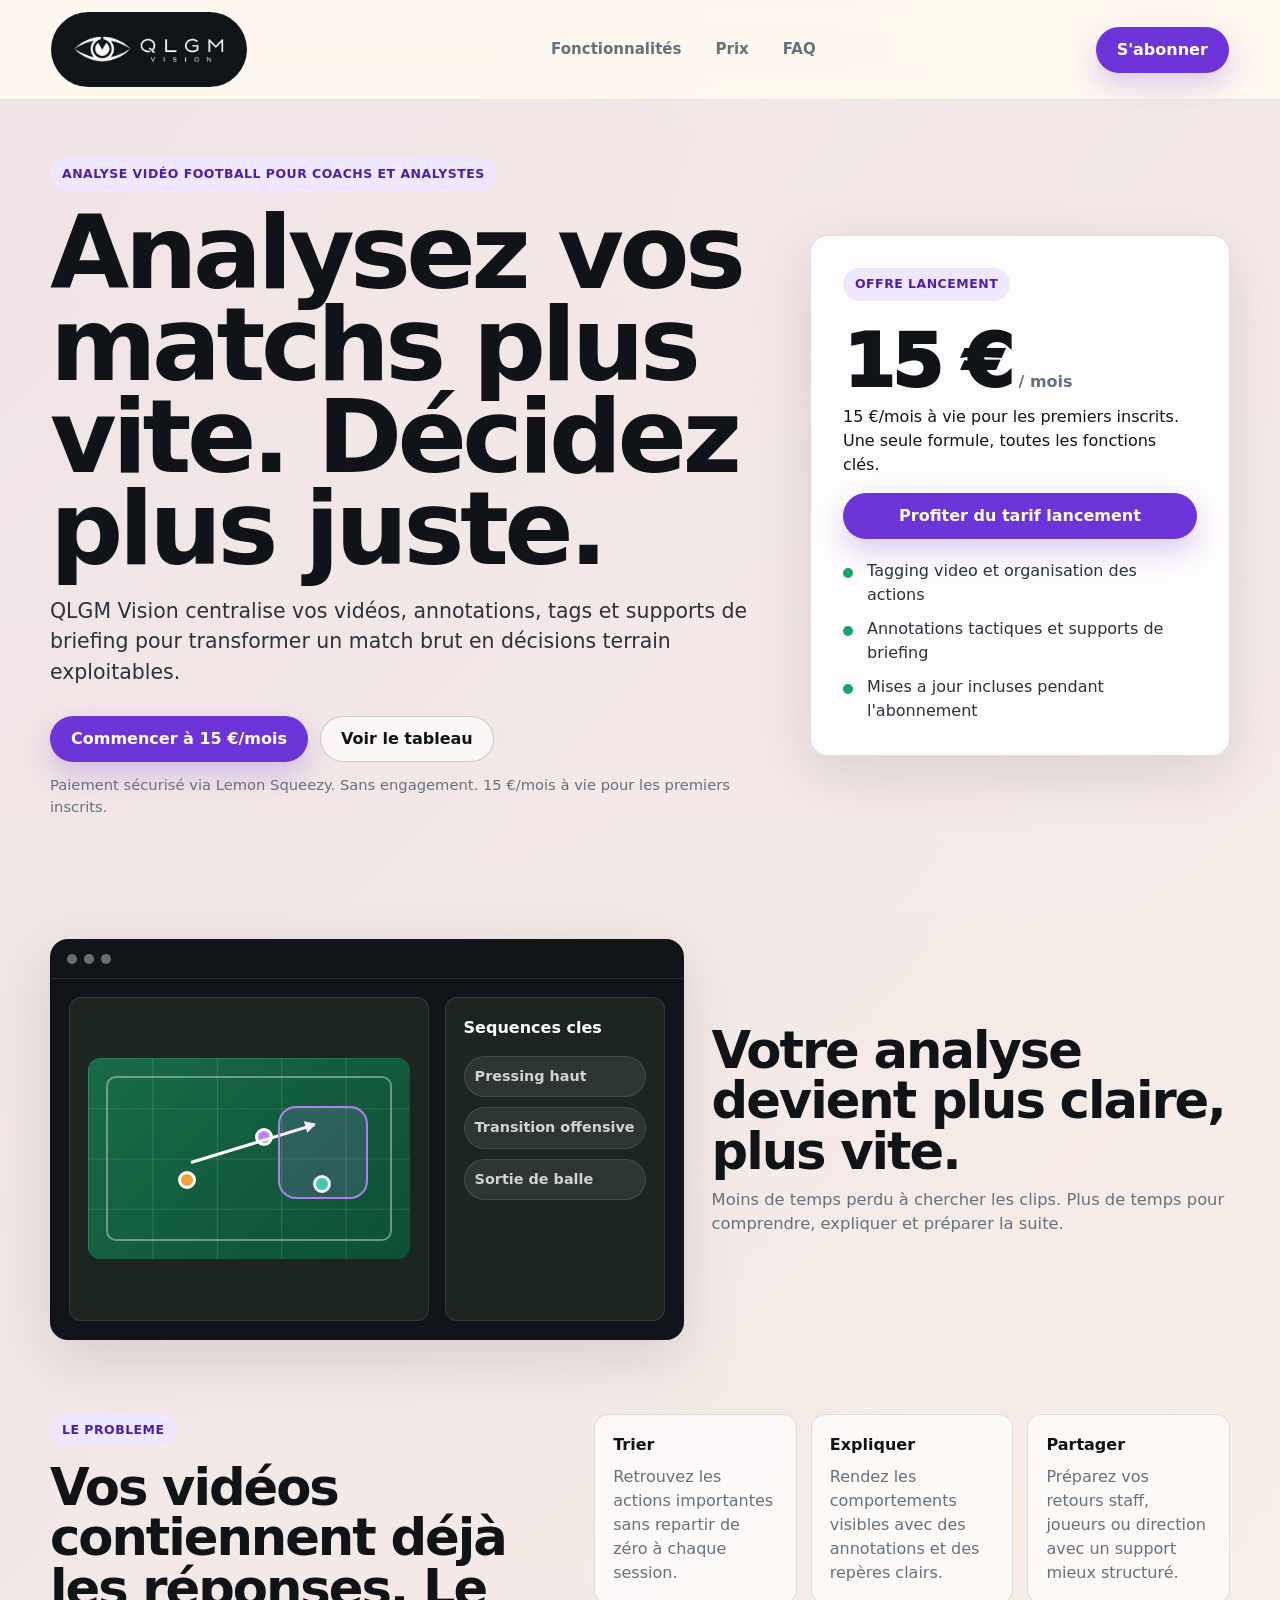
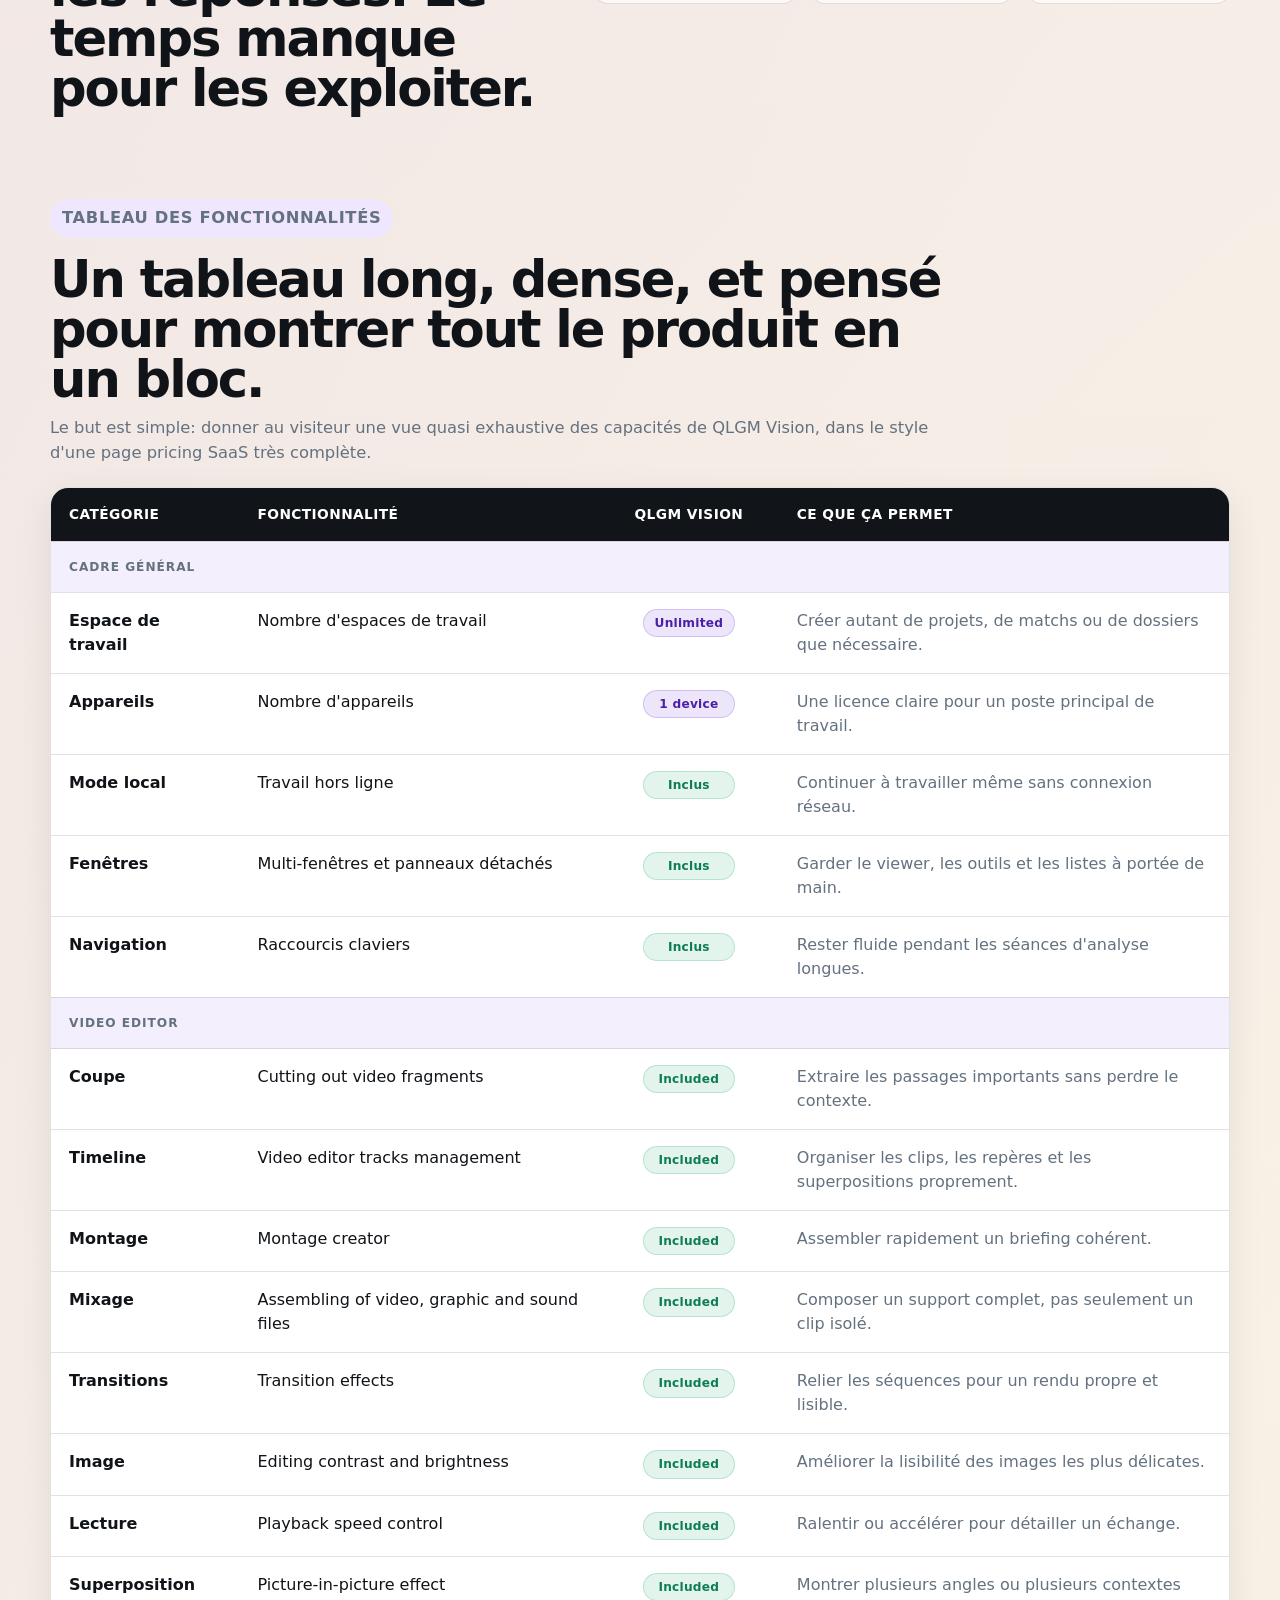
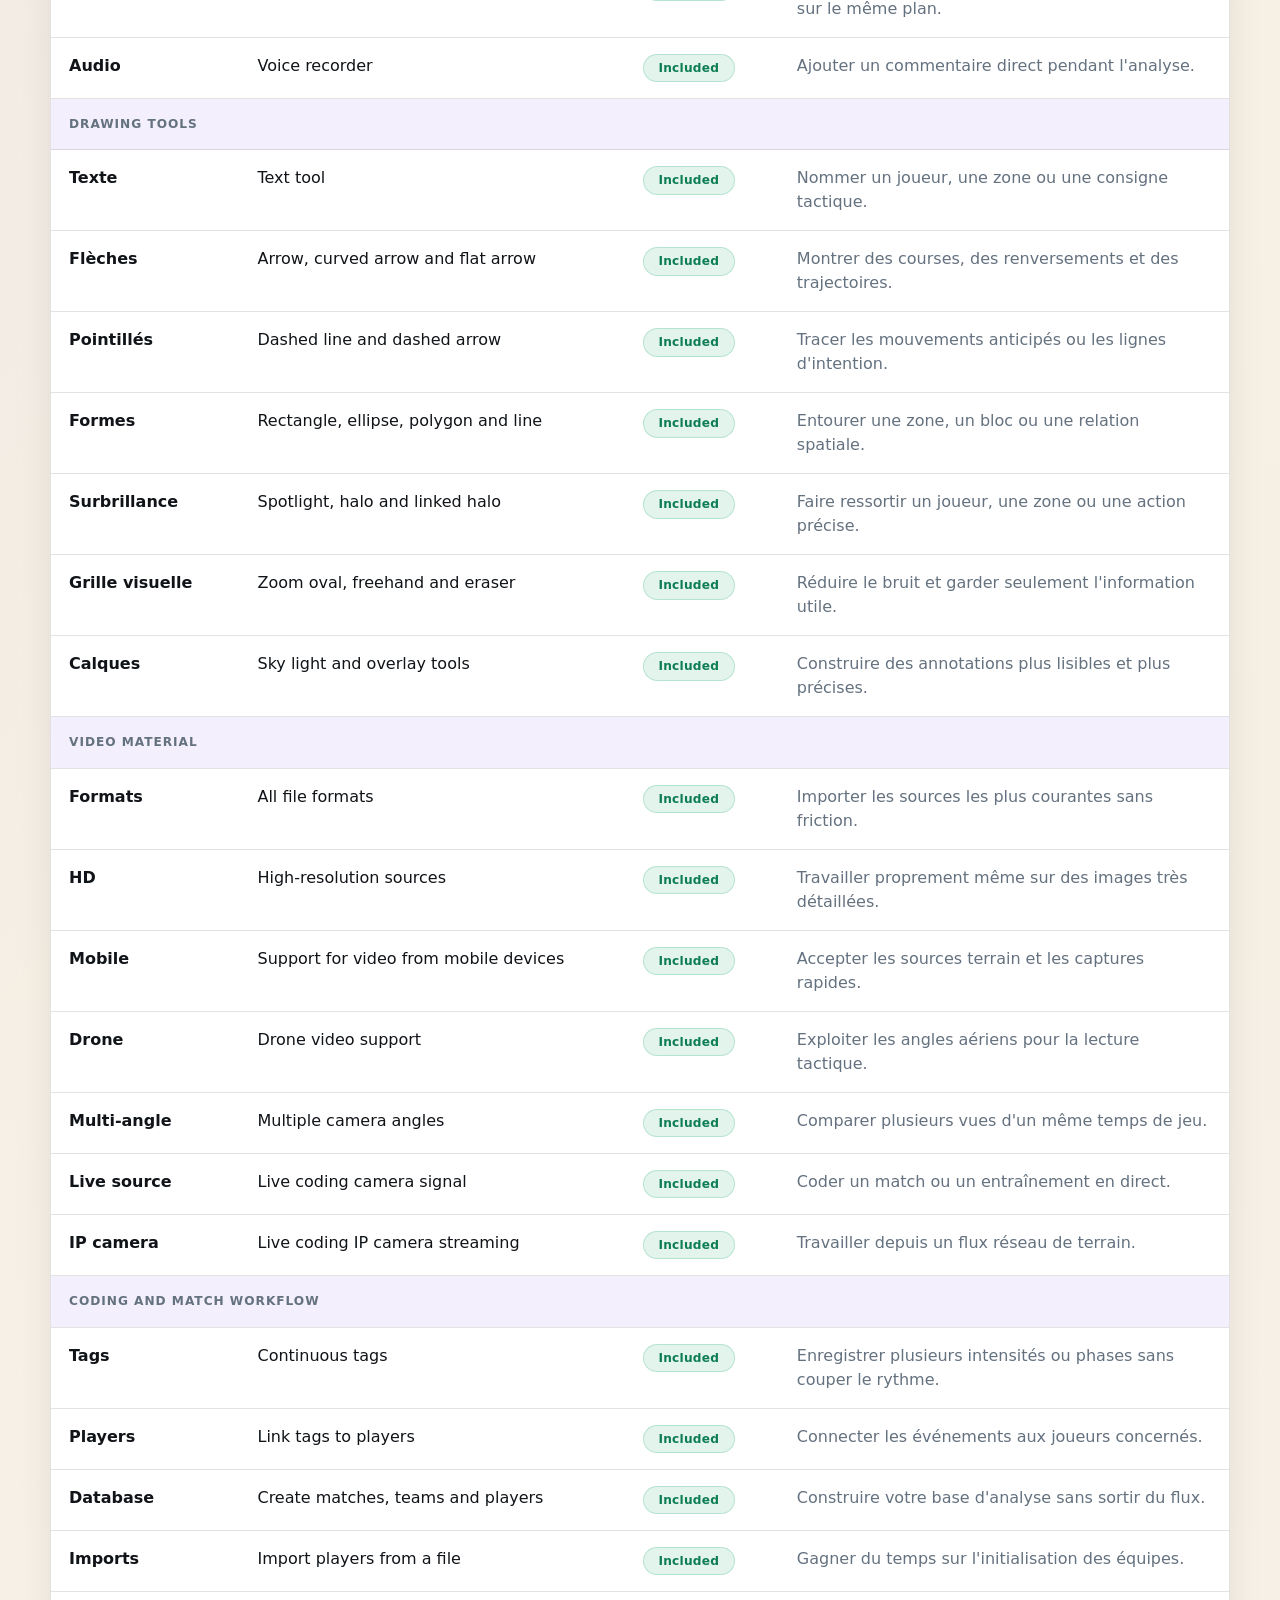
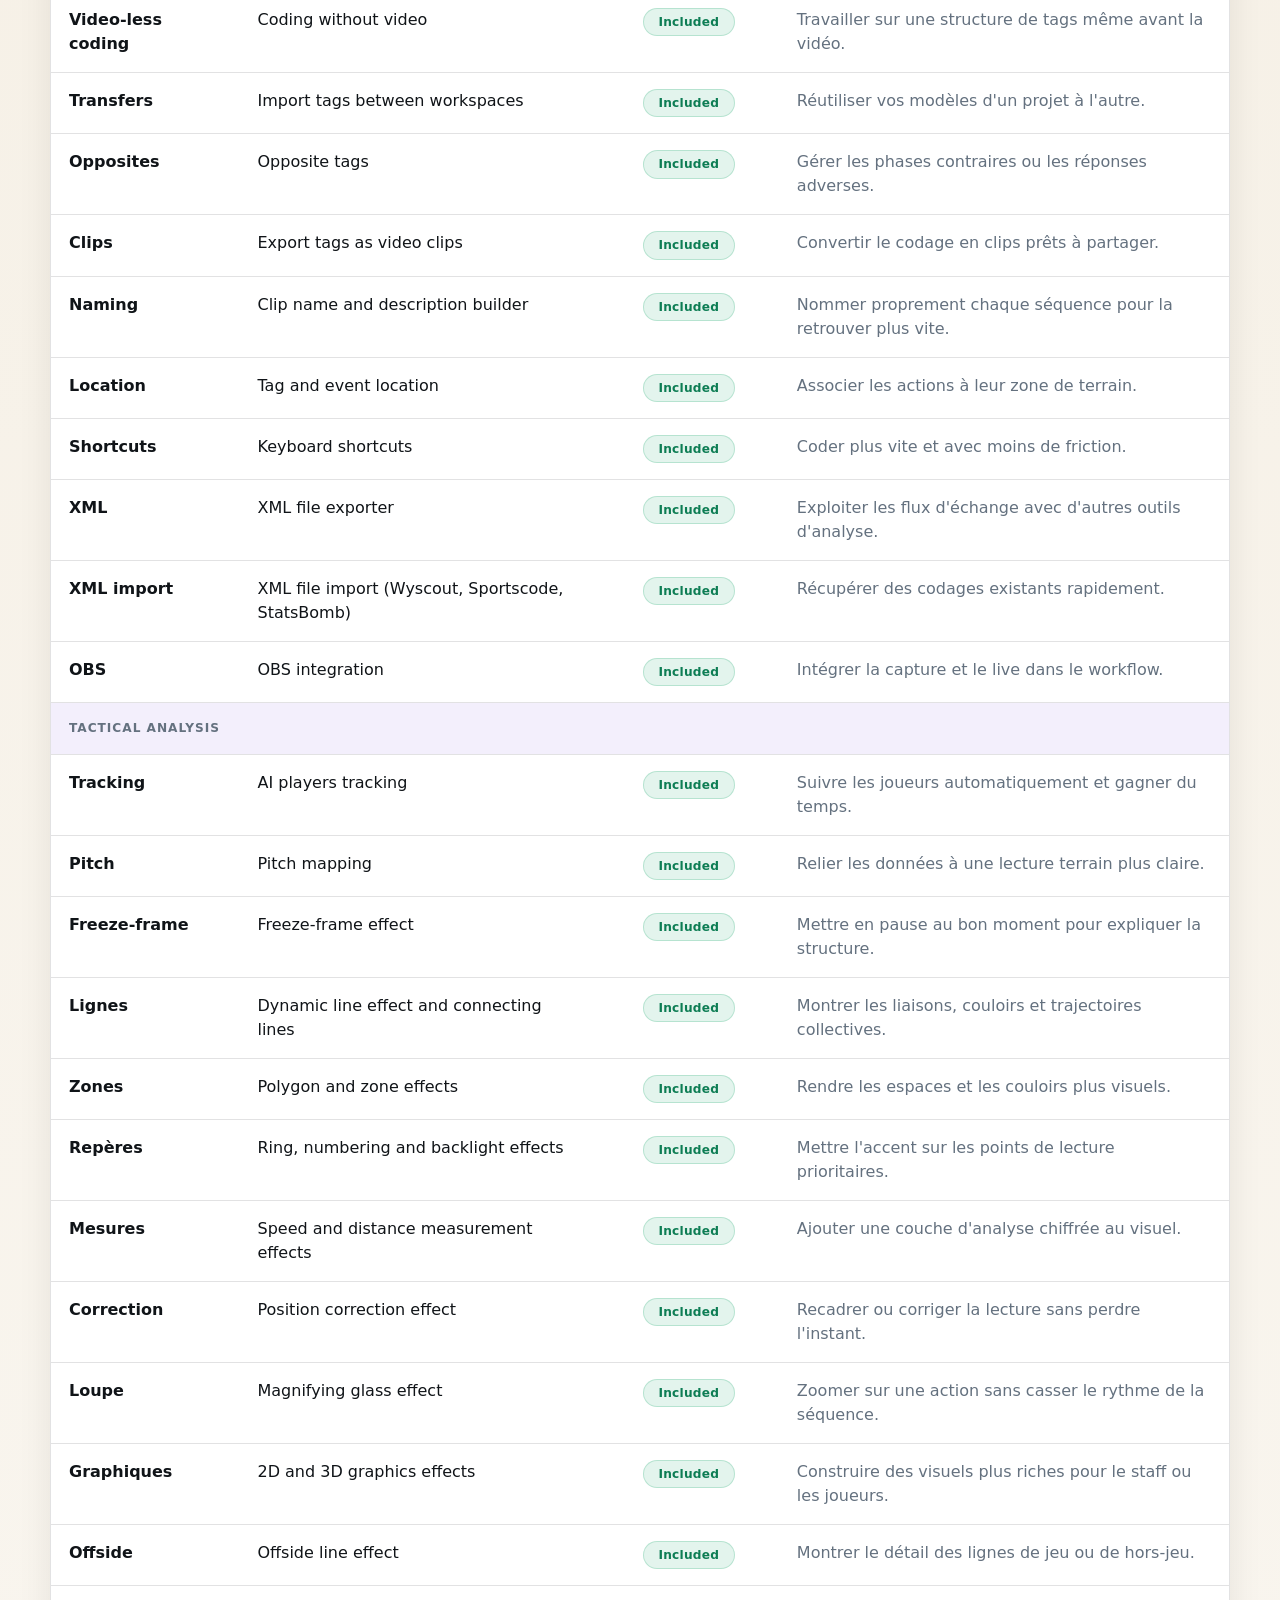
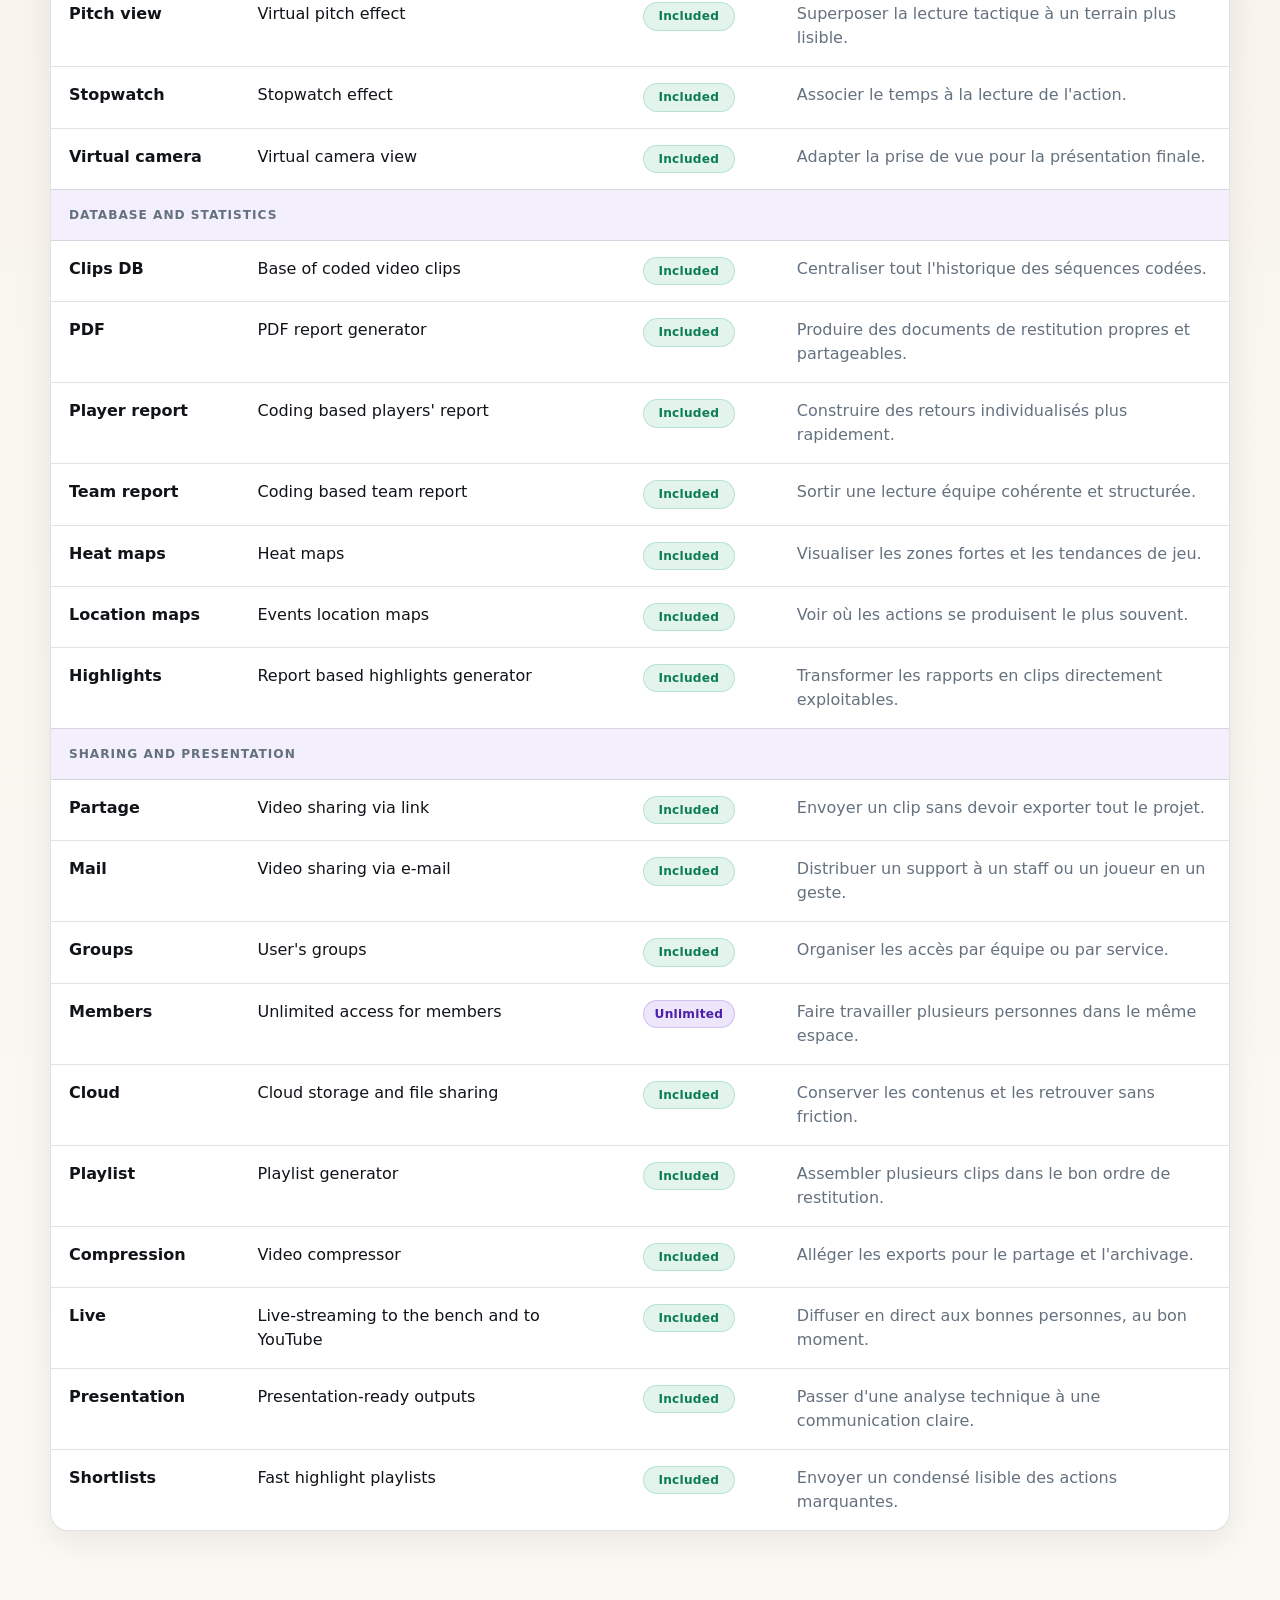
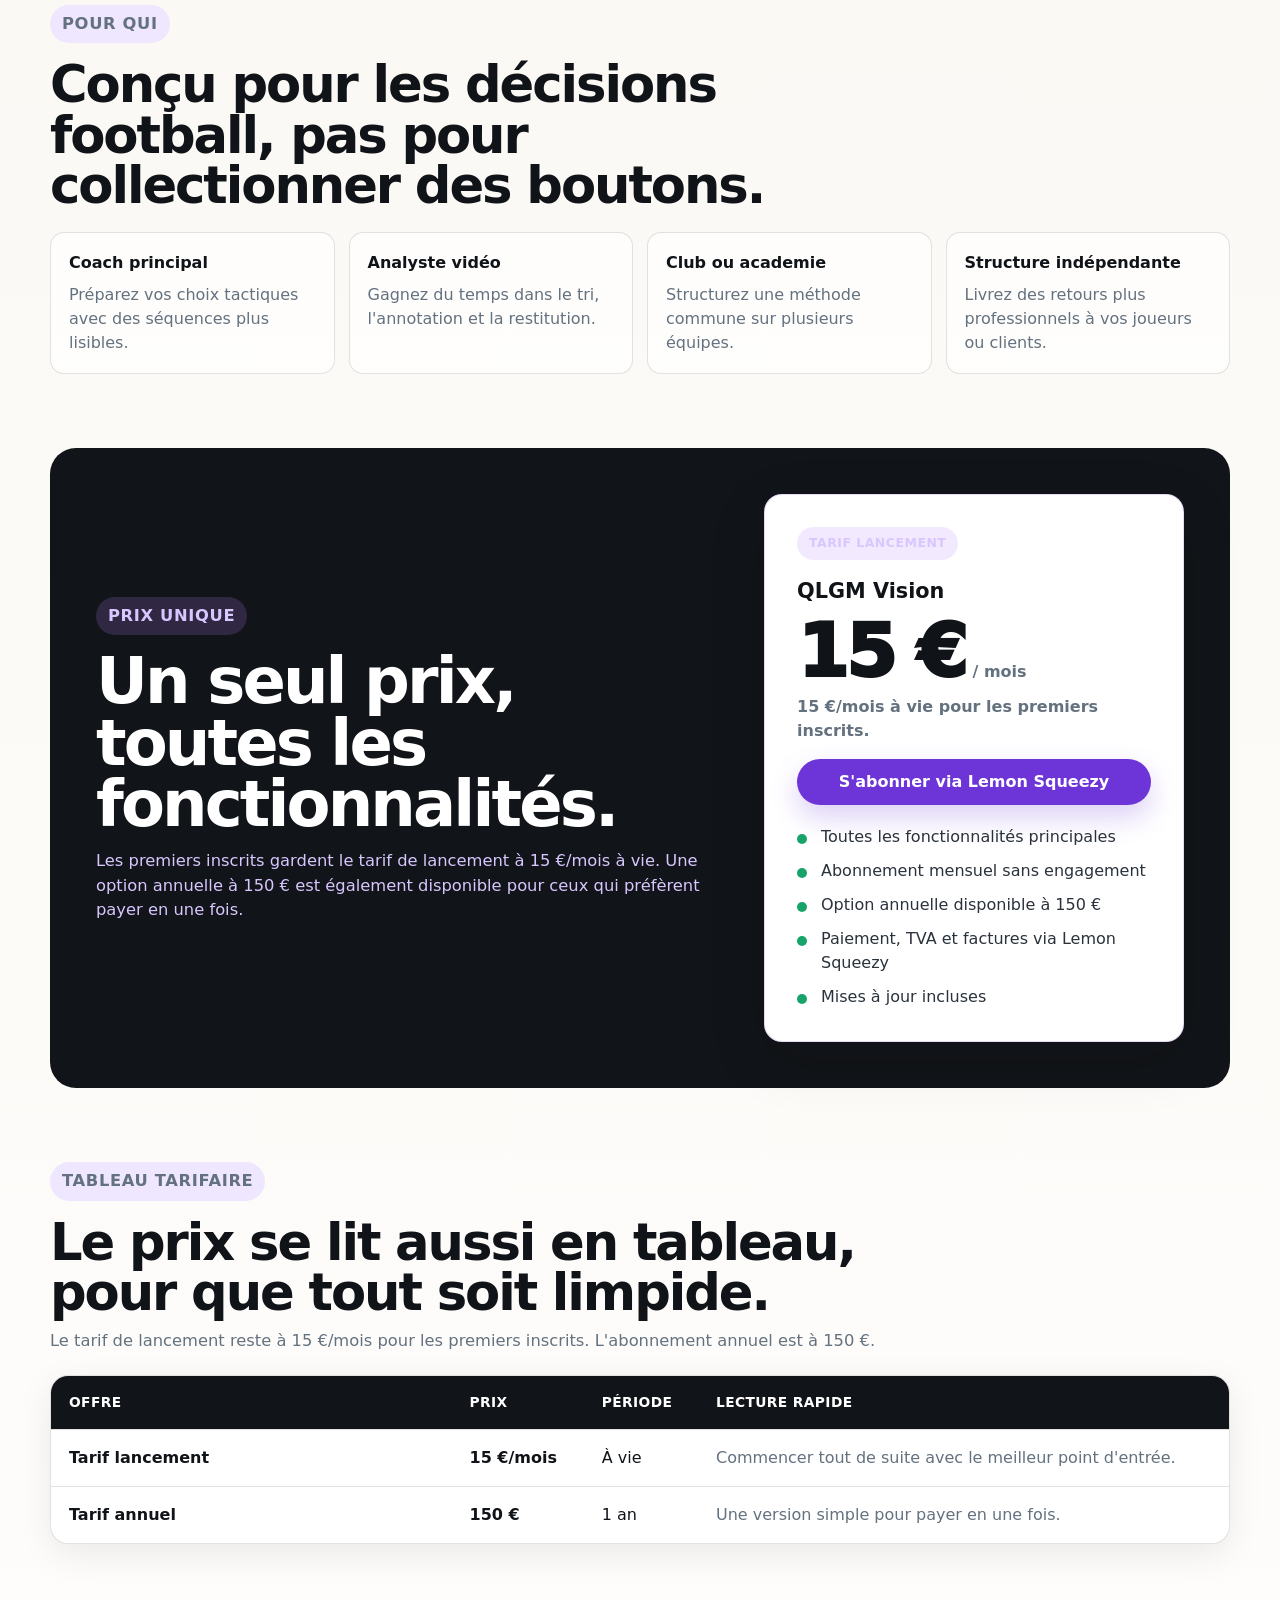
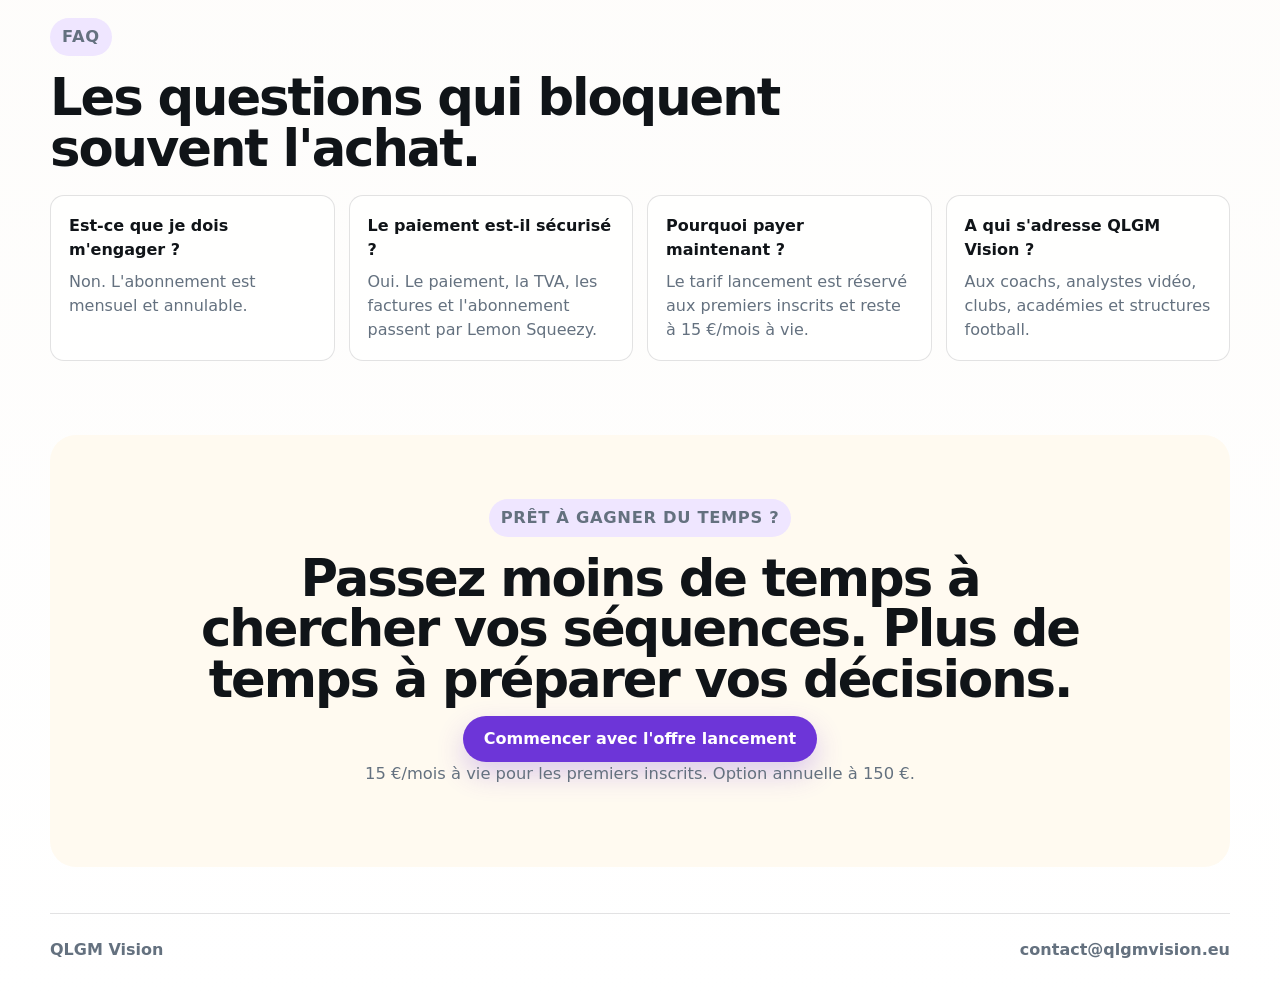
==== commit e0e13ba2: "refonte site" ====
--- a/index.html
+++ b/index.html
@@ -6,12 +6,12 @@
     <title>QLGM Vision | Analyse vid&eacute;o football</title>
     <meta
       name="description"
-      content="QLGM Vision aide les coachs, analystes video et clubs a analyser leurs matchs plus vite avec un abonnement simple a 15 euros par mois au lancement."
+      content="QLGM Vision aide les coachs, analystes video et clubs a analyser leurs matchs plus vite avec une offre simple a 15 euros par mois a vie pour les premiers inscrits, plus une option annuelle."
     />
     <meta property="og:title" content="QLGM Vision | Analysez vos matchs plus vite" />
     <meta
       property="og:description"
-      content="Une offre simple pour structurer vos videos, annotations et briefings football. 15 euros par mois au lancement, puis 24,99 euros."
+      content="Une offre simple pour structurer vos videos, annotations et briefings football. 15 euros par mois a vie pour les premiers inscrits, plus une option annuelle a 150 euros."
     />
     <meta property="og:type" content="website" />
     <link rel="stylesheet" href="./styles.css" />
@@ -22,7 +22,7 @@
         <img src="./assets/qlgm-logo-white.png" alt="QLGM Vision" />
       </a>
       <nav class="nav-links" aria-label="Navigation principale">
-        <a href="#features">Fonctionnalit&eacute;s</a>
+        <a href="#feature-table">Fonctionnalit&eacute;s</a>
         <a href="#pricing">Prix</a>
         <a href="#faq">FAQ</a>
       </nav>
@@ -43,11 +43,11 @@
             <a class="primary-button" href="#pricing" data-checkout-link>
               Commencer &agrave; 15 &euro;/mois
             </a>
-            <a class="secondary-button" href="#features">Voir les fonctionnalit&eacute;s</a>
+            <a class="secondary-button" href="#feature-table">Voir le tableau</a>
           </div>
 
           <p class="checkout-note">
-            Paiement s&eacute;curis&eacute; via Lemon Squeezy. Sans engagement. Annulable &agrave; tout moment.
+            Paiement s&eacute;curis&eacute; via Lemon Squeezy. Sans engagement. 15 &euro;/mois &agrave; vie pour les premiers inscrits.
           </p>
         </div>
 
@@ -57,7 +57,7 @@
             <span class="price">15 &euro;</span>
             <span class="period">/ mois</span>
           </div>
-          <p>Puis 24,99 &euro;/mois apr&egrave;s 6 mois. Une seule formule, toutes les fonctions cl&eacute;s.</p>
+          <p>15 &euro;/mois &agrave; vie pour les premiers inscrits. Une seule formule, toutes les fonctions cl&eacute;s.</p>
           <a class="primary-button full-width" href="#pricing" data-checkout-link>
             Profiter du tarif lancement
           </a>
@@ -124,47 +124,495 @@
         </div>
       </section>
 
-      <section class="section" id="features">
-        <div class="section-heading">
-          <p class="section-kicker">Fonctionnalit&eacute;s</p>
-          <h2>Un tableau simple pour voir ce que vous achetez.</h2>
+      <section class="section feature-table-section" id="features">
+        <div id="feature-table" class="section-heading section-heading--wide">
+          <p class="section-kicker">Tableau des fonctionnalit&eacute;s</p>
+          <h2>Un tableau long, dense, et pens&eacute; pour montrer tout le produit en un bloc.</h2>
           <p>
-            L'objectif est direct: acc&eacute;l&eacute;rer le passage de la vid&eacute;o brute &agrave; l'analyse utile.
+            Le but est simple: donner au visiteur une vue quasi exhaustive des capacit&eacute;s de
+            QLGM Vision, dans le style d'une page pricing SaaS tr&egrave;s compl&egrave;te.
           </p>
         </div>
 
         <div class="feature-table-wrap">
-          <table class="feature-table">
+          <table class="feature-table feature-table--matrix">
             <thead>
               <tr>
-                <th>Inclus avec QLGM Vision</th>
-                <th>Impact terrain</th>
+                <th>Cat&eacute;gorie</th>
+                <th>Fonctionnalit&eacute;</th>
+                <th>QLGM Vision</th>
+                <th>Ce que &ccedil;a permet</th>
               </tr>
             </thead>
             <tbody>
-              <tr>
-                <td>Import et lecture vid&eacute;o</td>
-                <td>Centralisez vos matchs, s&eacute;quences et sessions de travail.</td>
-              </tr>
-              <tr>
-                <td>Tags et &eacute;v&eacute;nements</td>
-                <td>Marquez les actions importantes et retrouvez-les rapidement.</td>
-              </tr>
-              <tr>
-                <td>Annotations tactiques</td>
-                <td>Expliquez courses, espaces, circuits et intentions de jeu.</td>
-              </tr>
-              <tr>
-                <td>Templates d'analyse</td>
-                <td>Standardisez votre methode entre matchs, equipes ou analystes.</td>
-              </tr>
-              <tr>
-                <td>Organisation par projet</td>
-                <td>Gardez videos, clips, notes et observations dans un flux coherent.</td>
-              </tr>
-              <tr>
-                <td>Pr&eacute;paration de briefings</td>
-                <td>Transformez vos observations en supports plus clairs pour le staff.</td>
+              <tr class="table-group-row">
+                <td colspan="4">Cadre g&eacute;n&eacute;ral</td>
+              </tr>
+              <tr>
+                <td>Espace de travail</td>
+                <td>Nombre d'espaces de travail</td>
+                <td><span class="feature-value feature-value--metric">Unlimited</span></td>
+                <td>Cr&eacute;er autant de projets, de matchs ou de dossiers que n&eacute;cessaire.</td>
+              </tr>
+              <tr>
+                <td>Appareils</td>
+                <td>Nombre d'appareils</td>
+                <td><span class="feature-value feature-value--metric">1 device</span></td>
+                <td>Une licence claire pour un poste principal de travail.</td>
+              </tr>
+              <tr>
+                <td>Mode local</td>
+                <td>Travail hors ligne</td>
+                <td><span class="feature-value feature-value--included">Inclus</span></td>
+                <td>Continuer &agrave; travailler m&ecirc;me sans connexion r&eacute;seau.</td>
+              </tr>
+              <tr>
+                <td>Fen&ecirc;tres</td>
+                <td>Multi-fen&ecirc;tres et panneaux d&eacute;tach&eacute;s</td>
+                <td><span class="feature-value feature-value--included">Inclus</span></td>
+                <td>Garder le viewer, les outils et les listes &agrave; port&eacute;e de main.</td>
+              </tr>
+              <tr>
+                <td>Navigation</td>
+                <td>Raccourcis claviers</td>
+                <td><span class="feature-value feature-value--included">Inclus</span></td>
+                <td>Rester fluide pendant les s&eacute;ances d'analyse longues.</td>
+              </tr>
+
+              <tr class="table-group-row">
+                <td colspan="4">Video editor</td>
+              </tr>
+              <tr>
+                <td>Coupe</td>
+                <td>Cutting out video fragments</td>
+                <td><span class="feature-value feature-value--included">Included</span></td>
+                <td>Extraire les passages importants sans perdre le contexte.</td>
+              </tr>
+              <tr>
+                <td>Timeline</td>
+                <td>Video editor tracks management</td>
+                <td><span class="feature-value feature-value--included">Included</span></td>
+                <td>Organiser les clips, les rep&egrave;res et les superpositions proprement.</td>
+              </tr>
+              <tr>
+                <td>Montage</td>
+                <td>Montage creator</td>
+                <td><span class="feature-value feature-value--included">Included</span></td>
+                <td>Assembler rapidement un briefing coh&eacute;rent.</td>
+              </tr>
+              <tr>
+                <td>Mixage</td>
+                <td>Assembling of video, graphic and sound files</td>
+                <td><span class="feature-value feature-value--included">Included</span></td>
+                <td>Composer un support complet, pas seulement un clip isol&eacute;.</td>
+              </tr>
+              <tr>
+                <td>Transitions</td>
+                <td>Transition effects</td>
+                <td><span class="feature-value feature-value--included">Included</span></td>
+                <td>Relier les s&eacute;quences pour un rendu propre et lisible.</td>
+              </tr>
+              <tr>
+                <td>Image</td>
+                <td>Editing contrast and brightness</td>
+                <td><span class="feature-value feature-value--included">Included</span></td>
+                <td>Am&eacute;liorer la lisibilit&eacute; des images les plus d&eacute;licates.</td>
+              </tr>
+              <tr>
+                <td>Lecture</td>
+                <td>Playback speed control</td>
+                <td><span class="feature-value feature-value--included">Included</span></td>
+                <td>Ralentir ou acc&eacute;l&eacute;rer pour d&eacute;tailler un &eacute;change.</td>
+              </tr>
+              <tr>
+                <td>Superposition</td>
+                <td>Picture-in-picture effect</td>
+                <td><span class="feature-value feature-value--included">Included</span></td>
+                <td>Montrer plusieurs angles ou plusieurs contextes sur le m&ecirc;me plan.</td>
+              </tr>
+              <tr>
+                <td>Audio</td>
+                <td>Voice recorder</td>
+                <td><span class="feature-value feature-value--included">Included</span></td>
+                <td>Ajouter un commentaire direct pendant l'analyse.</td>
+              </tr>
+
+              <tr class="table-group-row">
+                <td colspan="4">Drawing tools</td>
+              </tr>
+              <tr>
+                <td>Texte</td>
+                <td>Text tool</td>
+                <td><span class="feature-value feature-value--included">Included</span></td>
+                <td>Nommer un joueur, une zone ou une consigne tactique.</td>
+              </tr>
+              <tr>
+                <td>Fl&egrave;ches</td>
+                <td>Arrow, curved arrow and flat arrow</td>
+                <td><span class="feature-value feature-value--included">Included</span></td>
+                <td>Montrer des courses, des renversements et des trajectoires.</td>
+              </tr>
+              <tr>
+                <td>Pointill&eacute;s</td>
+                <td>Dashed line and dashed arrow</td>
+                <td><span class="feature-value feature-value--included">Included</span></td>
+                <td>Tracer les mouvements anticip&eacute;s ou les lignes d'intention.</td>
+              </tr>
+              <tr>
+                <td>Formes</td>
+                <td>Rectangle, ellipse, polygon and line</td>
+                <td><span class="feature-value feature-value--included">Included</span></td>
+                <td>Entourer une zone, un bloc ou une relation spatiale.</td>
+              </tr>
+              <tr>
+                <td>Surbrillance</td>
+                <td>Spotlight, halo and linked halo</td>
+                <td><span class="feature-value feature-value--included">Included</span></td>
+                <td>Faire ressortir un joueur, une zone ou une action pr&eacute;cise.</td>
+              </tr>
+              <tr>
+                <td>Grille visuelle</td>
+                <td>Zoom oval, freehand and eraser</td>
+                <td><span class="feature-value feature-value--included">Included</span></td>
+                <td>R&eacute;duire le bruit et garder seulement l'information utile.</td>
+              </tr>
+              <tr>
+                <td>Calques</td>
+                <td>Sky light and overlay tools</td>
+                <td><span class="feature-value feature-value--included">Included</span></td>
+                <td>Construire des annotations plus lisibles et plus pr&eacute;cises.</td>
+              </tr>
+
+              <tr class="table-group-row">
+                <td colspan="4">Video material</td>
+              </tr>
+              <tr>
+                <td>Formats</td>
+                <td>All file formats</td>
+                <td><span class="feature-value feature-value--included">Included</span></td>
+                <td>Importer les sources les plus courantes sans friction.</td>
+              </tr>
+              <tr>
+                <td>HD</td>
+                <td>High-resolution sources</td>
+                <td><span class="feature-value feature-value--included">Included</span></td>
+                <td>Travailler proprement m&ecirc;me sur des images tr&egrave;s d&eacute;taill&eacute;es.</td>
+              </tr>
+              <tr>
+                <td>Mobile</td>
+                <td>Support for video from mobile devices</td>
+                <td><span class="feature-value feature-value--included">Included</span></td>
+                <td>Accepter les sources terrain et les captures rapides.</td>
+              </tr>
+              <tr>
+                <td>Drone</td>
+                <td>Drone video support</td>
+                <td><span class="feature-value feature-value--included">Included</span></td>
+                <td>Exploiter les angles a&eacute;riens pour la lecture tactique.</td>
+              </tr>
+              <tr>
+                <td>Multi-angle</td>
+                <td>Multiple camera angles</td>
+                <td><span class="feature-value feature-value--included">Included</span></td>
+                <td>Comparer plusieurs vues d'un m&ecirc;me temps de jeu.</td>
+              </tr>
+              <tr>
+                <td>Live source</td>
+                <td>Live coding camera signal</td>
+                <td><span class="feature-value feature-value--included">Included</span></td>
+                <td>Coder un match ou un entra&icirc;nement en direct.</td>
+              </tr>
+              <tr>
+                <td>IP camera</td>
+                <td>Live coding IP camera streaming</td>
+                <td><span class="feature-value feature-value--included">Included</span></td>
+                <td>Travailler depuis un flux r&eacute;seau de terrain.</td>
+              </tr>
+
+              <tr class="table-group-row">
+                <td colspan="4">Coding and match workflow</td>
+              </tr>
+              <tr>
+                <td>Tags</td>
+                <td>Continuous tags</td>
+                <td><span class="feature-value feature-value--included">Included</span></td>
+                <td>Enregistrer plusieurs intensit&eacute;s ou phases sans couper le rythme.</td>
+              </tr>
+              <tr>
+                <td>Players</td>
+                <td>Link tags to players</td>
+                <td><span class="feature-value feature-value--included">Included</span></td>
+                <td>Connecter les &eacute;v&eacute;nements aux joueurs concern&eacute;s.</td>
+              </tr>
+              <tr>
+                <td>Database</td>
+                <td>Create matches, teams and players</td>
+                <td><span class="feature-value feature-value--included">Included</span></td>
+                <td>Construire votre base d'analyse sans sortir du flux.</td>
+              </tr>
+              <tr>
+                <td>Imports</td>
+                <td>Import players from a file</td>
+                <td><span class="feature-value feature-value--included">Included</span></td>
+                <td>Gagner du temps sur l'initialisation des &eacute;quipes.</td>
+              </tr>
+              <tr>
+                <td>Video-less coding</td>
+                <td>Coding without video</td>
+                <td><span class="feature-value feature-value--included">Included</span></td>
+                <td>Travailler sur une structure de tags m&ecirc;me avant la vid&eacute;o.</td>
+              </tr>
+              <tr>
+                <td>Transfers</td>
+                <td>Import tags between workspaces</td>
+                <td><span class="feature-value feature-value--included">Included</span></td>
+                <td>R&eacute;utiliser vos mod&egrave;les d'un projet &agrave; l'autre.</td>
+              </tr>
+              <tr>
+                <td>Opposites</td>
+                <td>Opposite tags</td>
+                <td><span class="feature-value feature-value--included">Included</span></td>
+                <td>G&eacute;rer les phases contraires ou les r&eacute;ponses adverses.</td>
+              </tr>
+              <tr>
+                <td>Clips</td>
+                <td>Export tags as video clips</td>
+                <td><span class="feature-value feature-value--included">Included</span></td>
+                <td>Convertir le codage en clips pr&ecirc;ts &agrave; partager.</td>
+              </tr>
+              <tr>
+                <td>Naming</td>
+                <td>Clip name and description builder</td>
+                <td><span class="feature-value feature-value--included">Included</span></td>
+                <td>Nommer proprement chaque s&eacute;quence pour la retrouver plus vite.</td>
+              </tr>
+              <tr>
+                <td>Location</td>
+                <td>Tag and event location</td>
+                <td><span class="feature-value feature-value--included">Included</span></td>
+                <td>Associer les actions &agrave; leur zone de terrain.</td>
+              </tr>
+              <tr>
+                <td>Shortcuts</td>
+                <td>Keyboard shortcuts</td>
+                <td><span class="feature-value feature-value--included">Included</span></td>
+                <td>Coder plus vite et avec moins de friction.</td>
+              </tr>
+              <tr>
+                <td>XML</td>
+                <td>XML file exporter</td>
+                <td><span class="feature-value feature-value--included">Included</span></td>
+                <td>Exploiter les flux d'&eacute;change avec d'autres outils d'analyse.</td>
+              </tr>
+              <tr>
+                <td>XML import</td>
+                <td>XML file import (Wyscout, Sportscode, StatsBomb)</td>
+                <td><span class="feature-value feature-value--included">Included</span></td>
+                <td>R&eacute;cup&eacute;rer des codages existants rapidement.</td>
+              </tr>
+              <tr>
+                <td>OBS</td>
+                <td>OBS integration</td>
+                <td><span class="feature-value feature-value--included">Included</span></td>
+                <td>Int&eacute;grer la capture et le live dans le workflow.</td>
+              </tr>
+
+              <tr class="table-group-row">
+                <td colspan="4">Tactical analysis</td>
+              </tr>
+              <tr>
+                <td>Tracking</td>
+                <td>AI players tracking</td>
+                <td><span class="feature-value feature-value--included">Included</span></td>
+                <td>Suivre les joueurs automatiquement et gagner du temps.</td>
+              </tr>
+              <tr>
+                <td>Pitch</td>
+                <td>Pitch mapping</td>
+                <td><span class="feature-value feature-value--included">Included</span></td>
+                <td>Relier les donn&eacute;es &agrave; une lecture terrain plus claire.</td>
+              </tr>
+              <tr>
+                <td>Freeze-frame</td>
+                <td>Freeze-frame effect</td>
+                <td><span class="feature-value feature-value--included">Included</span></td>
+                <td>Mettre en pause au bon moment pour expliquer la structure.</td>
+              </tr>
+              <tr>
+                <td>Lignes</td>
+                <td>Dynamic line effect and connecting lines</td>
+                <td><span class="feature-value feature-value--included">Included</span></td>
+                <td>Montrer les liaisons, couloirs et trajectoires collectives.</td>
+              </tr>
+              <tr>
+                <td>Zones</td>
+                <td>Polygon and zone effects</td>
+                <td><span class="feature-value feature-value--included">Included</span></td>
+                <td>Rendre les espaces et les couloirs plus visuels.</td>
+              </tr>
+              <tr>
+                <td>Rep&egrave;res</td>
+                <td>Ring, numbering and backlight effects</td>
+                <td><span class="feature-value feature-value--included">Included</span></td>
+                <td>Mettre l'accent sur les points de lecture prioritaires.</td>
+              </tr>
+              <tr>
+                <td>Mesures</td>
+                <td>Speed and distance measurement effects</td>
+                <td><span class="feature-value feature-value--included">Included</span></td>
+                <td>Ajouter une couche d'analyse chiffr&eacute;e au visuel.</td>
+              </tr>
+              <tr>
+                <td>Correction</td>
+                <td>Position correction effect</td>
+                <td><span class="feature-value feature-value--included">Included</span></td>
+                <td>Recadrer ou corriger la lecture sans perdre l'instant.</td>
+              </tr>
+              <tr>
+                <td>Loupe</td>
+                <td>Magnifying glass effect</td>
+                <td><span class="feature-value feature-value--included">Included</span></td>
+                <td>Zoomer sur une action sans casser le rythme de la s&eacute;quence.</td>
+              </tr>
+              <tr>
+                <td>Graphiques</td>
+                <td>2D and 3D graphics effects</td>
+                <td><span class="feature-value feature-value--included">Included</span></td>
+                <td>Construire des visuels plus riches pour le staff ou les joueurs.</td>
+              </tr>
+              <tr>
+                <td>Offside</td>
+                <td>Offside line effect</td>
+                <td><span class="feature-value feature-value--included">Included</span></td>
+                <td>Montrer le d&eacute;tail des lignes de jeu ou de hors-jeu.</td>
+              </tr>
+              <tr>
+                <td>Pitch view</td>
+                <td>Virtual pitch effect</td>
+                <td><span class="feature-value feature-value--included">Included</span></td>
+                <td>Superposer la lecture tactique &agrave; un terrain plus lisible.</td>
+              </tr>
+              <tr>
+                <td>Stopwatch</td>
+                <td>Stopwatch effect</td>
+                <td><span class="feature-value feature-value--included">Included</span></td>
+                <td>Associer le temps &agrave; la lecture de l'action.</td>
+              </tr>
+              <tr>
+                <td>Virtual camera</td>
+                <td>Virtual camera view</td>
+                <td><span class="feature-value feature-value--included">Included</span></td>
+                <td>Adapter la prise de vue pour la pr&eacute;sentation finale.</td>
+              </tr>
+
+              <tr class="table-group-row">
+                <td colspan="4">Database and statistics</td>
+              </tr>
+              <tr>
+                <td>Clips DB</td>
+                <td>Base of coded video clips</td>
+                <td><span class="feature-value feature-value--included">Included</span></td>
+                <td>Centraliser tout l'historique des s&eacute;quences cod&eacute;es.</td>
+              </tr>
+              <tr>
+                <td>PDF</td>
+                <td>PDF report generator</td>
+                <td><span class="feature-value feature-value--included">Included</span></td>
+                <td>Produire des documents de restitution propres et partageables.</td>
+              </tr>
+              <tr>
+                <td>Player report</td>
+                <td>Coding based players' report</td>
+                <td><span class="feature-value feature-value--included">Included</span></td>
+                <td>Construire des retours individualis&eacute;s plus rapidement.</td>
+              </tr>
+              <tr>
+                <td>Team report</td>
+                <td>Coding based team report</td>
+                <td><span class="feature-value feature-value--included">Included</span></td>
+                <td>Sortir une lecture &eacute;quipe coh&eacute;rente et structur&eacute;e.</td>
+              </tr>
+              <tr>
+                <td>Heat maps</td>
+                <td>Heat maps</td>
+                <td><span class="feature-value feature-value--included">Included</span></td>
+                <td>Visualiser les zones fortes et les tendances de jeu.</td>
+              </tr>
+              <tr>
+                <td>Location maps</td>
+                <td>Events location maps</td>
+                <td><span class="feature-value feature-value--included">Included</span></td>
+                <td>Voir o&ugrave; les actions se produisent le plus souvent.</td>
+              </tr>
+              <tr>
+                <td>Highlights</td>
+                <td>Report based highlights generator</td>
+                <td><span class="feature-value feature-value--included">Included</span></td>
+                <td>Transformer les rapports en clips directement exploitables.</td>
+              </tr>
+
+              <tr class="table-group-row">
+                <td colspan="4">Sharing and presentation</td>
+              </tr>
+              <tr>
+                <td>Partage</td>
+                <td>Video sharing via link</td>
+                <td><span class="feature-value feature-value--included">Included</span></td>
+                <td>Envoyer un clip sans devoir exporter tout le projet.</td>
+              </tr>
+              <tr>
+                <td>Mail</td>
+                <td>Video sharing via e-mail</td>
+                <td><span class="feature-value feature-value--included">Included</span></td>
+                <td>Distribuer un support &agrave; un staff ou un joueur en un geste.</td>
+              </tr>
+              <tr>
+                <td>Groups</td>
+                <td>User's groups</td>
+                <td><span class="feature-value feature-value--included">Included</span></td>
+                <td>Organiser les acc&egrave;s par &eacute;quipe ou par service.</td>
+              </tr>
+              <tr>
+                <td>Members</td>
+                <td>Unlimited access for members</td>
+                <td><span class="feature-value feature-value--metric">Unlimited</span></td>
+                <td>Faire travailler plusieurs personnes dans le m&ecirc;me espace.</td>
+              </tr>
+              <tr>
+                <td>Cloud</td>
+                <td>Cloud storage and file sharing</td>
+                <td><span class="feature-value feature-value--included">Included</span></td>
+                <td>Conserver les contenus et les retrouver sans friction.</td>
+              </tr>
+              <tr>
+                <td>Playlist</td>
+                <td>Playlist generator</td>
+                <td><span class="feature-value feature-value--included">Included</span></td>
+                <td>Assembler plusieurs clips dans le bon ordre de restitution.</td>
+              </tr>
+              <tr>
+                <td>Compression</td>
+                <td>Video compressor</td>
+                <td><span class="feature-value feature-value--included">Included</span></td>
+                <td>All&eacute;ger les exports pour le partage et l'archivage.</td>
+              </tr>
+              <tr>
+                <td>Live</td>
+                <td>Live-streaming to the bench and to YouTube</td>
+                <td><span class="feature-value feature-value--included">Included</span></td>
+                <td>Diffuser en direct aux bonnes personnes, au bon moment.</td>
+              </tr>
+              <tr>
+                <td>Presentation</td>
+                <td>Presentation-ready outputs</td>
+                <td><span class="feature-value feature-value--included">Included</span></td>
+                <td>Passer d'une analyse technique &agrave; une communication claire.</td>
+              </tr>
+              <tr>
+                <td>Shortlists</td>
+                <td>Fast highlight playlists</td>
+                <td><span class="feature-value feature-value--included">Included</span></td>
+                <td>Envoyer un condens&eacute; lisible des actions marquantes.</td>
               </tr>
             </tbody>
           </table>
@@ -199,10 +647,10 @@
       <section class="section pricing-section" id="pricing">
         <div class="pricing-copy">
           <p class="section-kicker">Prix unique</p>
-          <h2>Une formule. Un prix de lancement. Aucun labyrinthe tarifaire.</h2>
+          <h2>Un seul prix, toutes les fonctionnalit&eacute;s.</h2>
           <p>
-            Le tarif lancement permet de d&eacute;marrer &agrave; 15 &euro;/mois pendant 6 mois. Ensuite,
-            l'abonnement passe au tarif standard de 24,99 &euro;/mois.
+            Les premiers inscrits gardent le tarif de lancement &agrave; 15 &euro;/mois &agrave; vie.
+            Une option annuelle &agrave; 150 &euro; est &eacute;galement disponible pour ceux qui pr&eacute;f&egrave;rent payer en une fois.
           </p>
         </div>
         <article class="pricing-card">
@@ -212,19 +660,57 @@
             <span class="price">15 &euro;</span>
             <span class="period">/ mois</span>
           </div>
-          <p class="standard-price">Puis 24,99 &euro;/mois apr&egrave;s 6 mois.</p>
+          <p class="standard-price">15 &euro;/mois &agrave; vie pour les premiers inscrits.</p>
           <a class="primary-button full-width" href="#pricing" data-checkout-link>
             S'abonner via Lemon Squeezy
           </a>
           <ul class="pricing-list">
             <li>Toutes les fonctionnalit&eacute;s principales</li>
             <li>Abonnement mensuel sans engagement</li>
+            <li>Option annuelle disponible &agrave; 150 &euro;</li>
             <li>Paiement, TVA et factures via Lemon Squeezy</li>
             <li>Mises &agrave; jour incluses</li>
           </ul>
         </article>
       </section>
 
+      <section class="section pricing-table-section">
+        <div class="section-heading section-heading--wide">
+          <p class="section-kicker">Tableau tarifaire</p>
+          <h2>Le prix se lit aussi en tableau, pour que tout soit limpide.</h2>
+          <p>
+            Le tarif de lancement reste &agrave; 15 &euro;/mois pour les premiers inscrits. L'abonnement annuel est &agrave; 150 &euro;.
+          </p>
+        </div>
+
+        <div class="pricing-table-wrap">
+          <table class="feature-table pricing-table">
+            <thead>
+              <tr>
+                <th>Offre</th>
+                <th>Prix</th>
+                <th>P&eacute;riode</th>
+                <th>Lecture rapide</th>
+              </tr>
+            </thead>
+            <tbody>
+              <tr>
+                <td>Tarif lancement</td>
+                <td><strong>15 &euro;/mois</strong></td>
+                <td>&Agrave; vie</td>
+                <td>Commencer tout de suite avec le meilleur point d'entr&eacute;e.</td>
+              </tr>
+              <tr>
+                <td>Tarif annuel</td>
+                <td><strong>150 &euro;</strong></td>
+                <td>1 an</td>
+                <td>Une version simple pour payer en une fois.</td>
+              </tr>
+            </tbody>
+          </table>
+        </div>
+      </section>
+
       <section class="section" id="faq">
         <div class="section-heading">
           <p class="section-kicker">FAQ</p>
@@ -241,7 +727,7 @@
           </article>
           <article>
             <h3>Pourquoi payer maintenant ?</h3>
-            <p>Le tarif lancement vous permet de commencer &agrave; 15 &euro;/mois avant le tarif standard.</p>
+            <p>Le tarif lancement est r&eacute;serv&eacute; aux premiers inscrits et reste &agrave; 15 &euro;/mois &agrave; vie.</p>
           </article>
           <article>
             <h3>A qui s'adresse QLGM Vision ?</h3>
@@ -256,7 +742,7 @@
         <a class="primary-button" href="#pricing" data-checkout-link>
           Commencer avec l'offre lancement
         </a>
-        <p class="checkout-note">15 &euro;/mois au lancement, puis 24,99 &euro;/mois apr&egrave;s 6 mois.</p>
+        <p class="checkout-note">15 &euro;/mois &agrave; vie pour les premiers inscrits. Option annuelle &agrave; 150 &euro;.</p>
       </section>
     </main>
 
--- a/styles.css
+++ b/styles.css
@@ -483,6 +483,10 @@
   margin-bottom: 22px;
 }
 
+.section-heading--wide {
+  max-width: 920px;
+}
+
 .feature-table-wrap {
   overflow-x: auto;
   border: 1px solid var(--line);
@@ -493,13 +497,13 @@
 
 .feature-table {
   width: 100%;
-  min-width: 620px;
+  min-width: 760px;
   border-collapse: collapse;
 }
 
 .feature-table th,
 .feature-table td {
-  padding: 18px 20px;
+  padding: 16px 18px;
   border-bottom: 1px solid var(--line);
   text-align: left;
   vertical-align: top;
@@ -508,7 +512,7 @@
 .feature-table th {
   background: #111418;
   color: #fff;
-  font-size: 0.9rem;
+  font-size: 0.86rem;
   letter-spacing: 0.03em;
   text-transform: uppercase;
 }
@@ -518,13 +522,117 @@
 }
 
 .feature-table td:first-child {
-  width: 36%;
+  width: 34%;
   color: var(--ink);
   font-weight: 850;
 }
 
 .feature-table td:last-child {
   color: var(--muted);
+}
+
+.feature-table--matrix {
+  min-width: 1100px;
+}
+
+.feature-table--matrix td:first-child {
+  width: 16%;
+}
+
+.feature-table--matrix td:nth-child(3),
+.feature-table--matrix th:nth-child(3) {
+  width: 180px;
+  text-align: center;
+}
+
+.feature-table--matrix td:nth-child(4),
+.pricing-table td:nth-child(4) {
+  color: var(--muted);
+}
+
+.feature-value {
+  display: inline-flex;
+  align-items: center;
+  justify-content: center;
+  min-width: 92px;
+  min-height: 28px;
+  padding: 4px 10px;
+  border-radius: 999px;
+  border: 1px solid transparent;
+  font-size: 0.76rem;
+  font-weight: 900;
+  letter-spacing: 0.02em;
+  text-transform: none;
+  white-space: nowrap;
+}
+
+.feature-value--included {
+  border-color: rgba(24, 163, 107, 0.22);
+  background: rgba(24, 163, 107, 0.12);
+  color: #0d7d54;
+}
+
+.feature-value--metric {
+  border-color: rgba(109, 53, 216, 0.22);
+  background: rgba(109, 53, 216, 0.12);
+  color: var(--accent-dark);
+}
+
+.feature-value--available {
+  border-color: rgba(242, 162, 58, 0.22);
+  background: rgba(242, 162, 58, 0.12);
+  color: #915100;
+}
+
+.feature-value--muted {
+  border-color: var(--line);
+  background: rgba(16, 20, 24, 0.05);
+  color: var(--muted);
+}
+
+.table-group-row td {
+  background: rgba(109, 53, 216, 0.08);
+  color: var(--accent-dark);
+  font-size: 0.76rem;
+  font-weight: 900;
+  letter-spacing: 0.08em;
+  text-transform: uppercase;
+}
+
+.status-pill {
+  display: inline-flex;
+  align-items: center;
+  justify-content: center;
+  min-width: 78px;
+  min-height: 28px;
+  padding: 4px 10px;
+  border-radius: 999px;
+  font-size: 0.76rem;
+  font-weight: 900;
+  letter-spacing: 0.04em;
+  text-transform: uppercase;
+}
+
+.status-pill--yes {
+  border: 1px solid rgba(24, 163, 107, 0.22);
+  background: rgba(24, 163, 107, 0.12);
+  color: #0d7d54;
+}
+
+.pricing-table-wrap {
+  overflow-x: auto;
+  border: 1px solid var(--line);
+  border-radius: var(--radius);
+  background: var(--surface);
+  box-shadow: 0 10px 34px rgba(20, 18, 14, 0.08);
+}
+
+.pricing-table {
+  min-width: 720px;
+}
+
+.pricing-table td strong {
+  color: var(--ink);
 }
 
 .audience-grid,
@@ -695,6 +803,15 @@
     min-width: 540px;
   }
 
+  .feature-table--matrix,
+  .pricing-table {
+    min-width: 1100px;
+  }
+
+  .pricing-table {
+    min-width: 720px;
+  }
+
   .site-footer {
     flex-direction: column;
   }
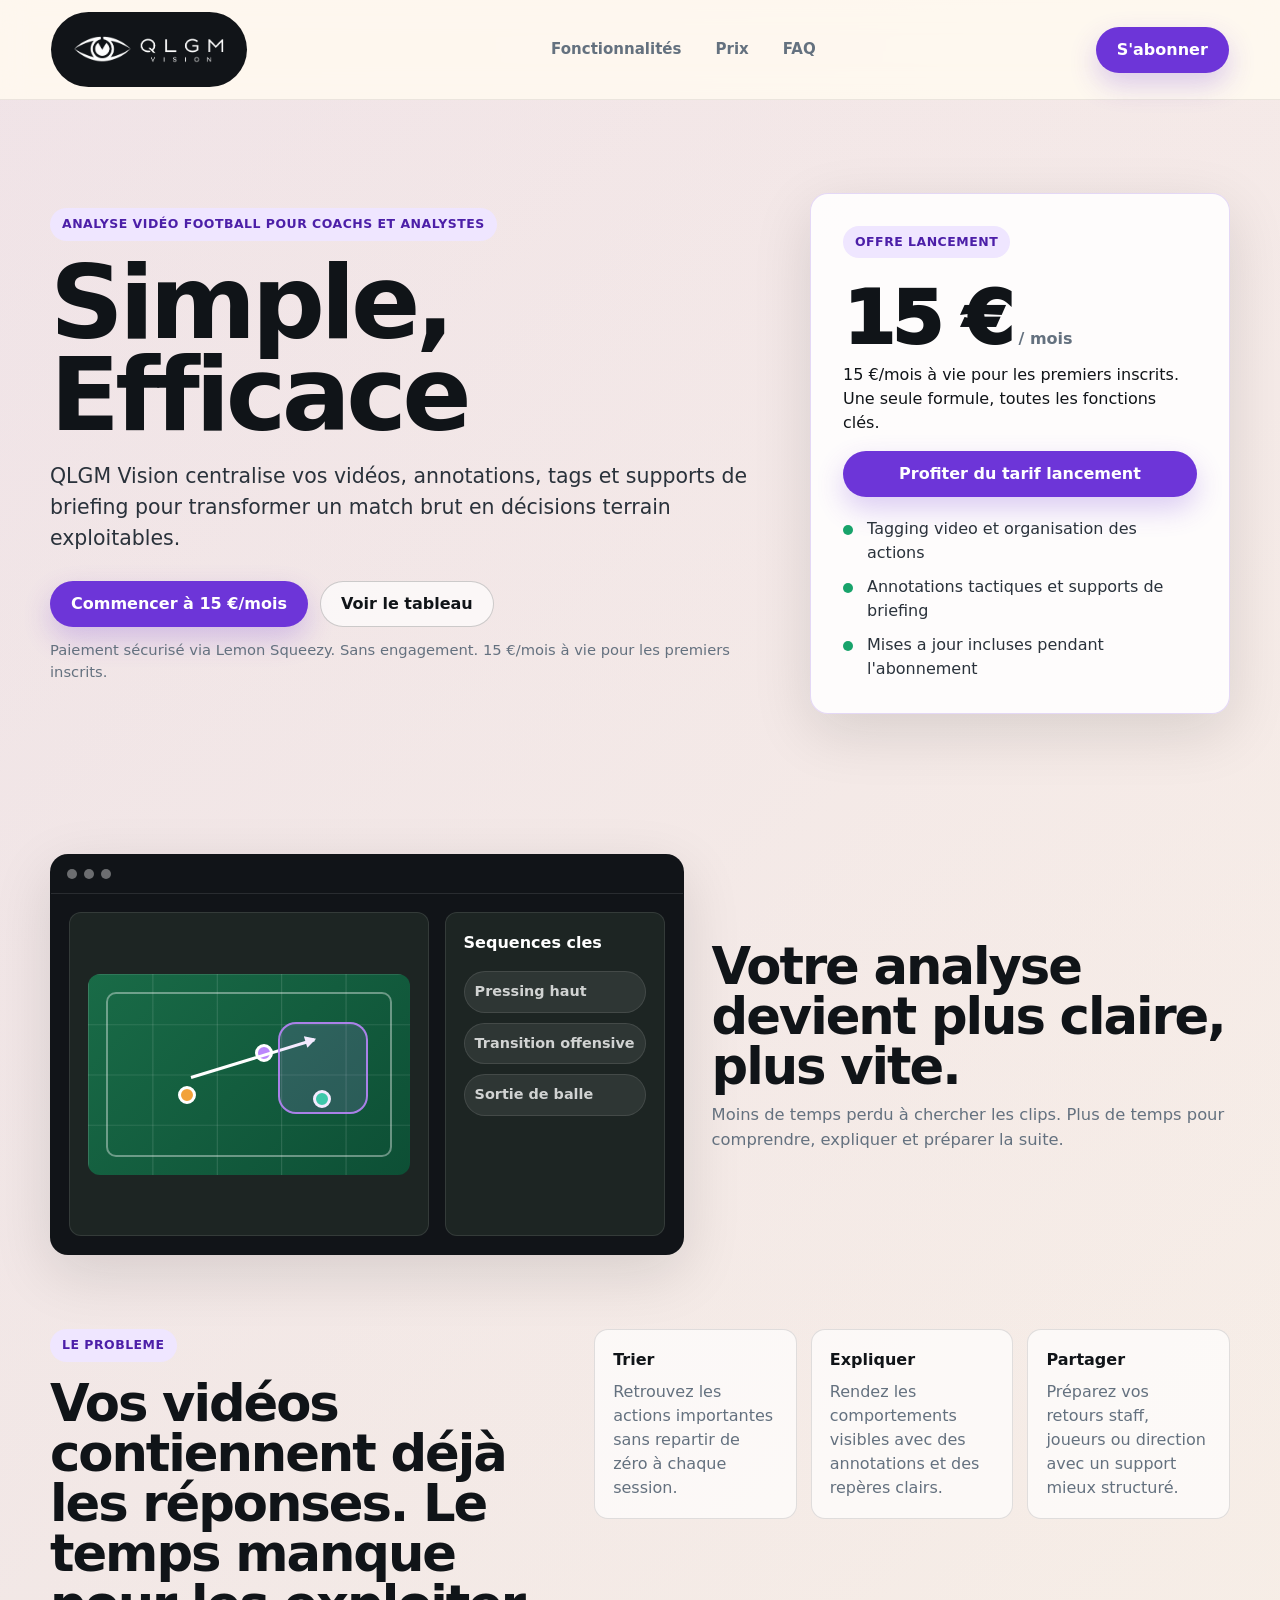
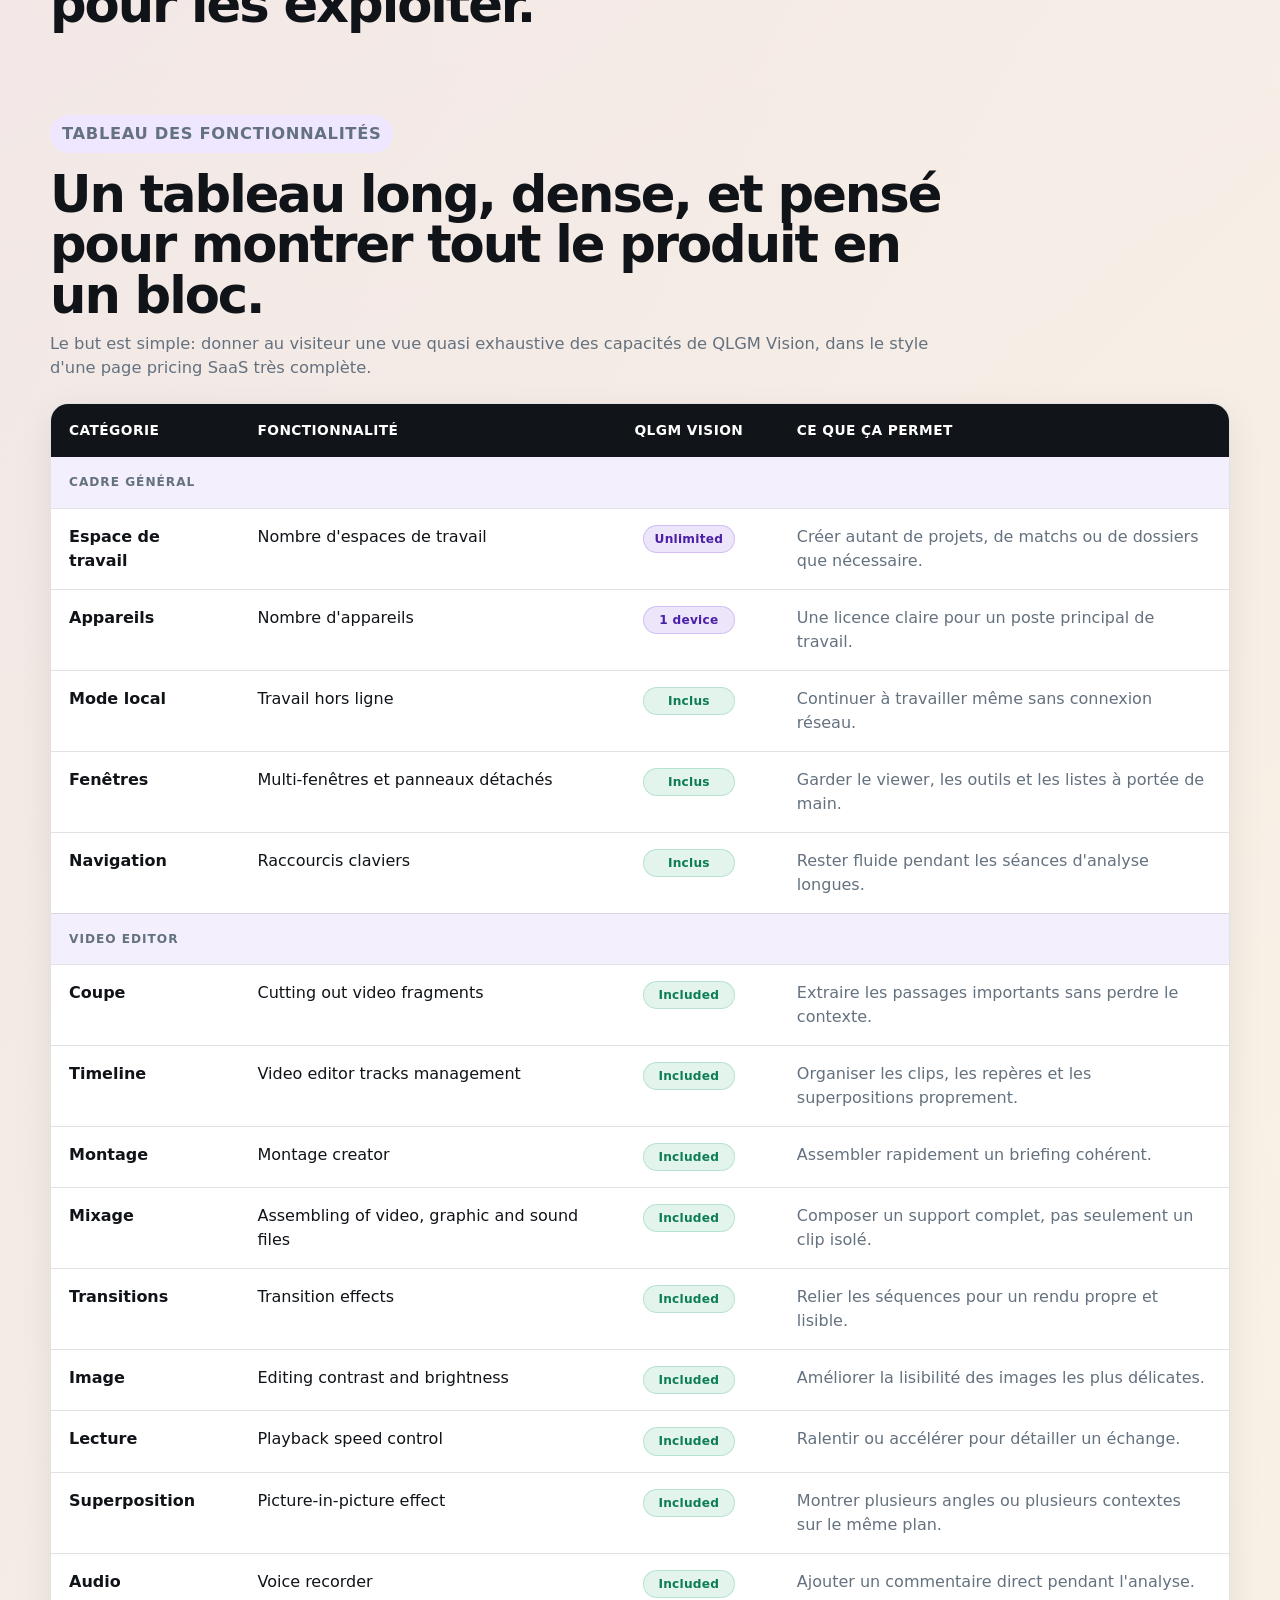
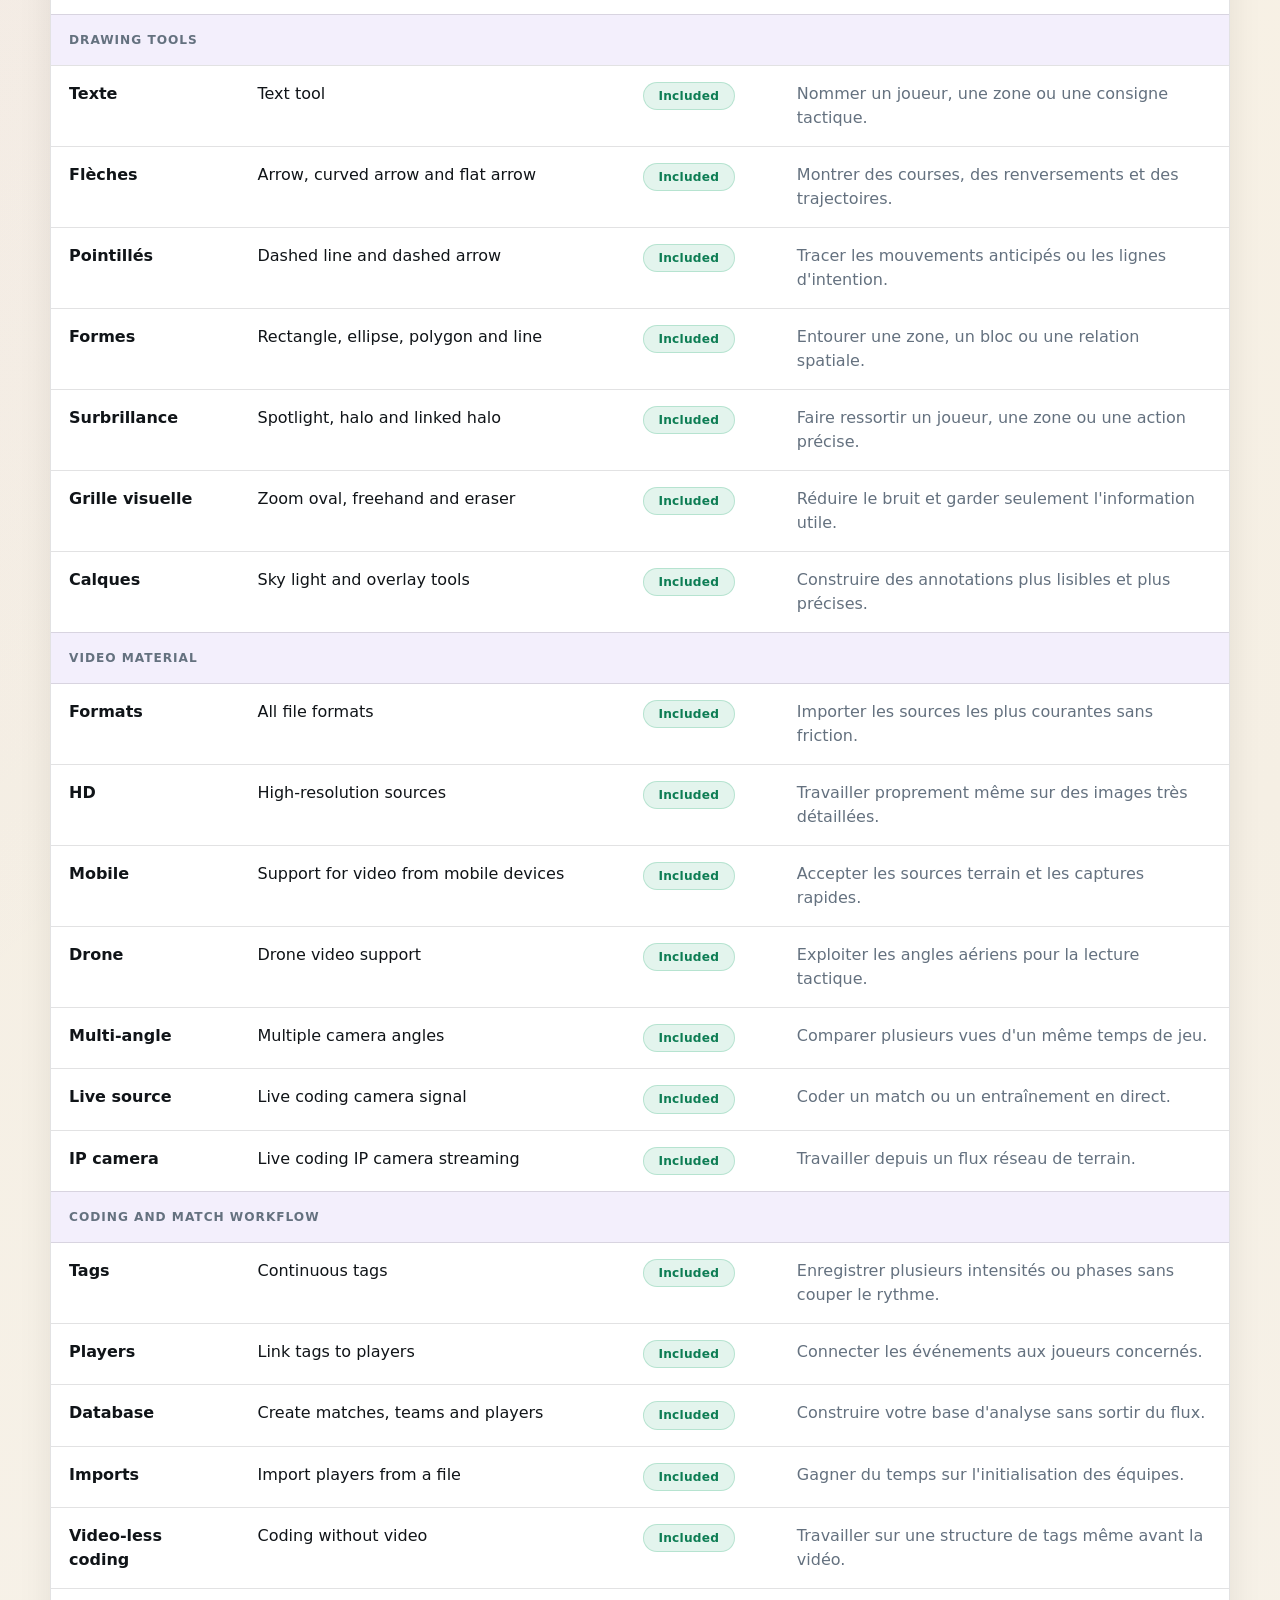
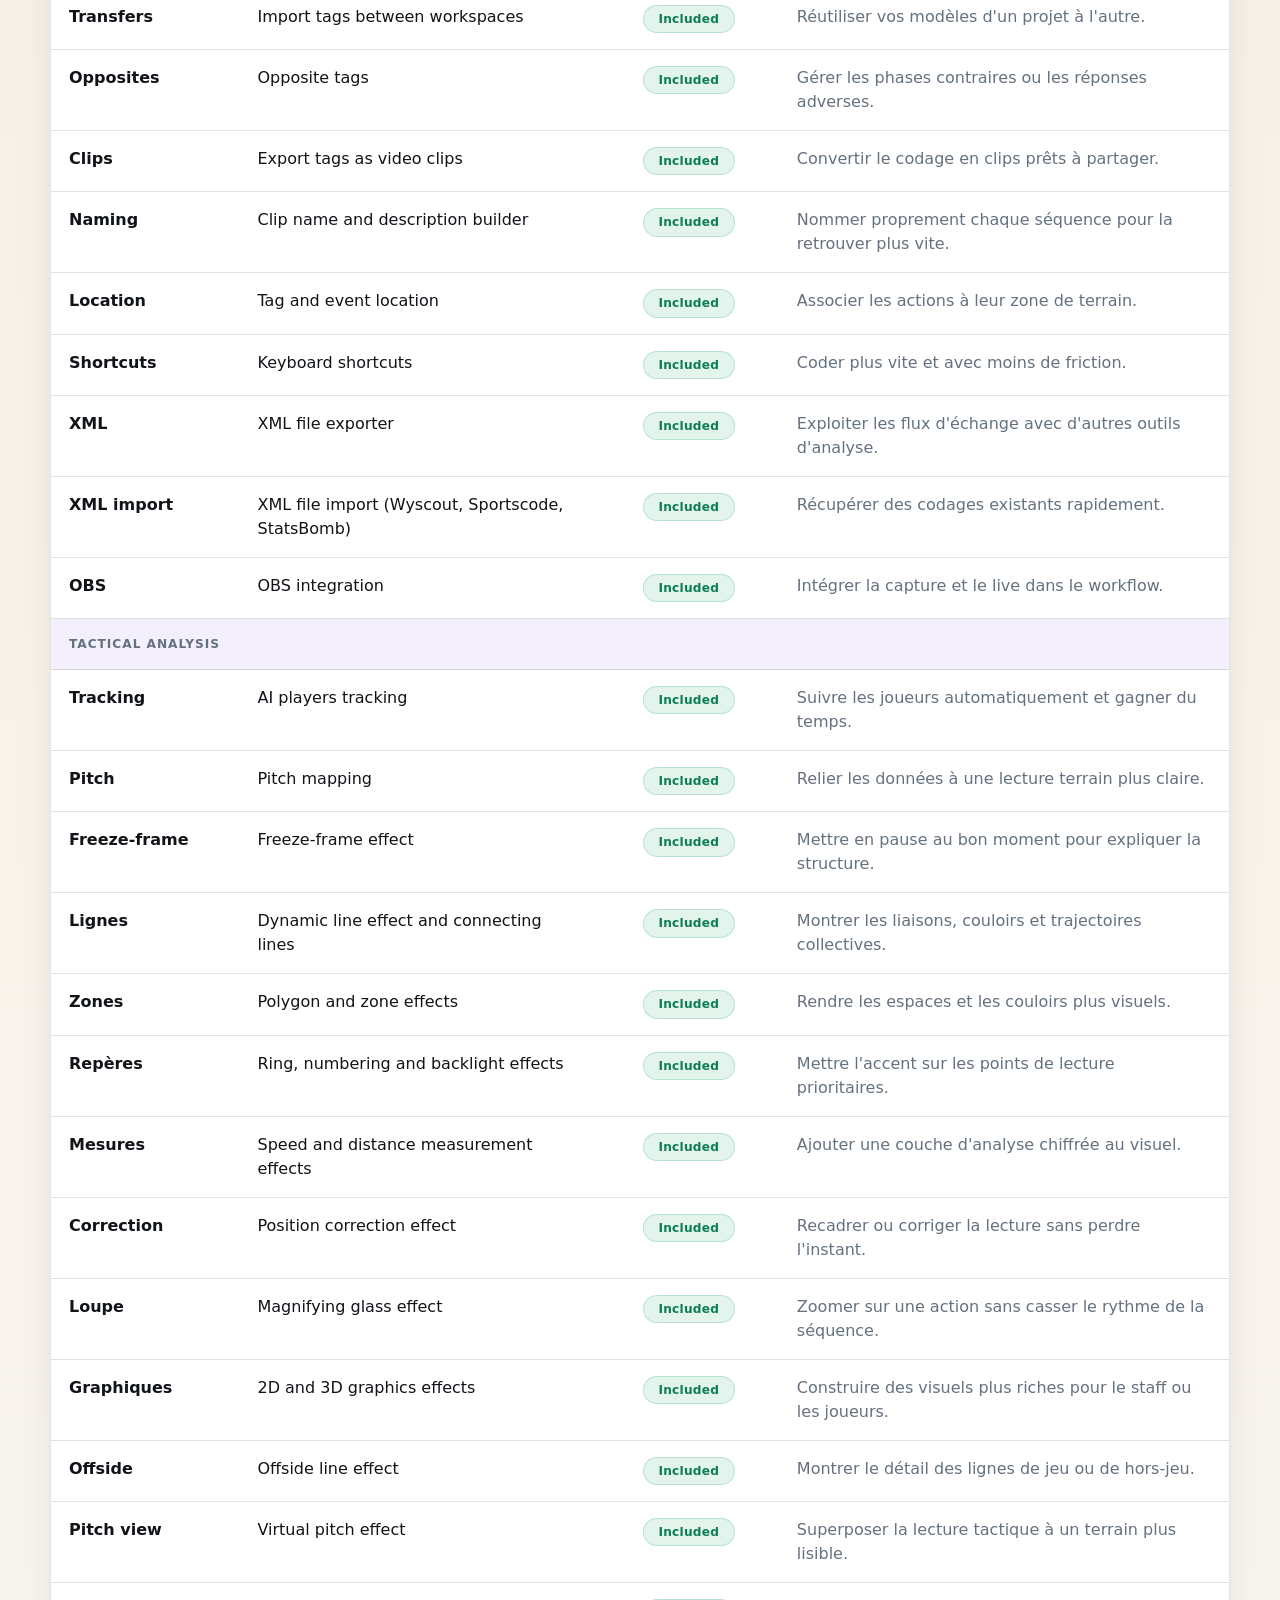
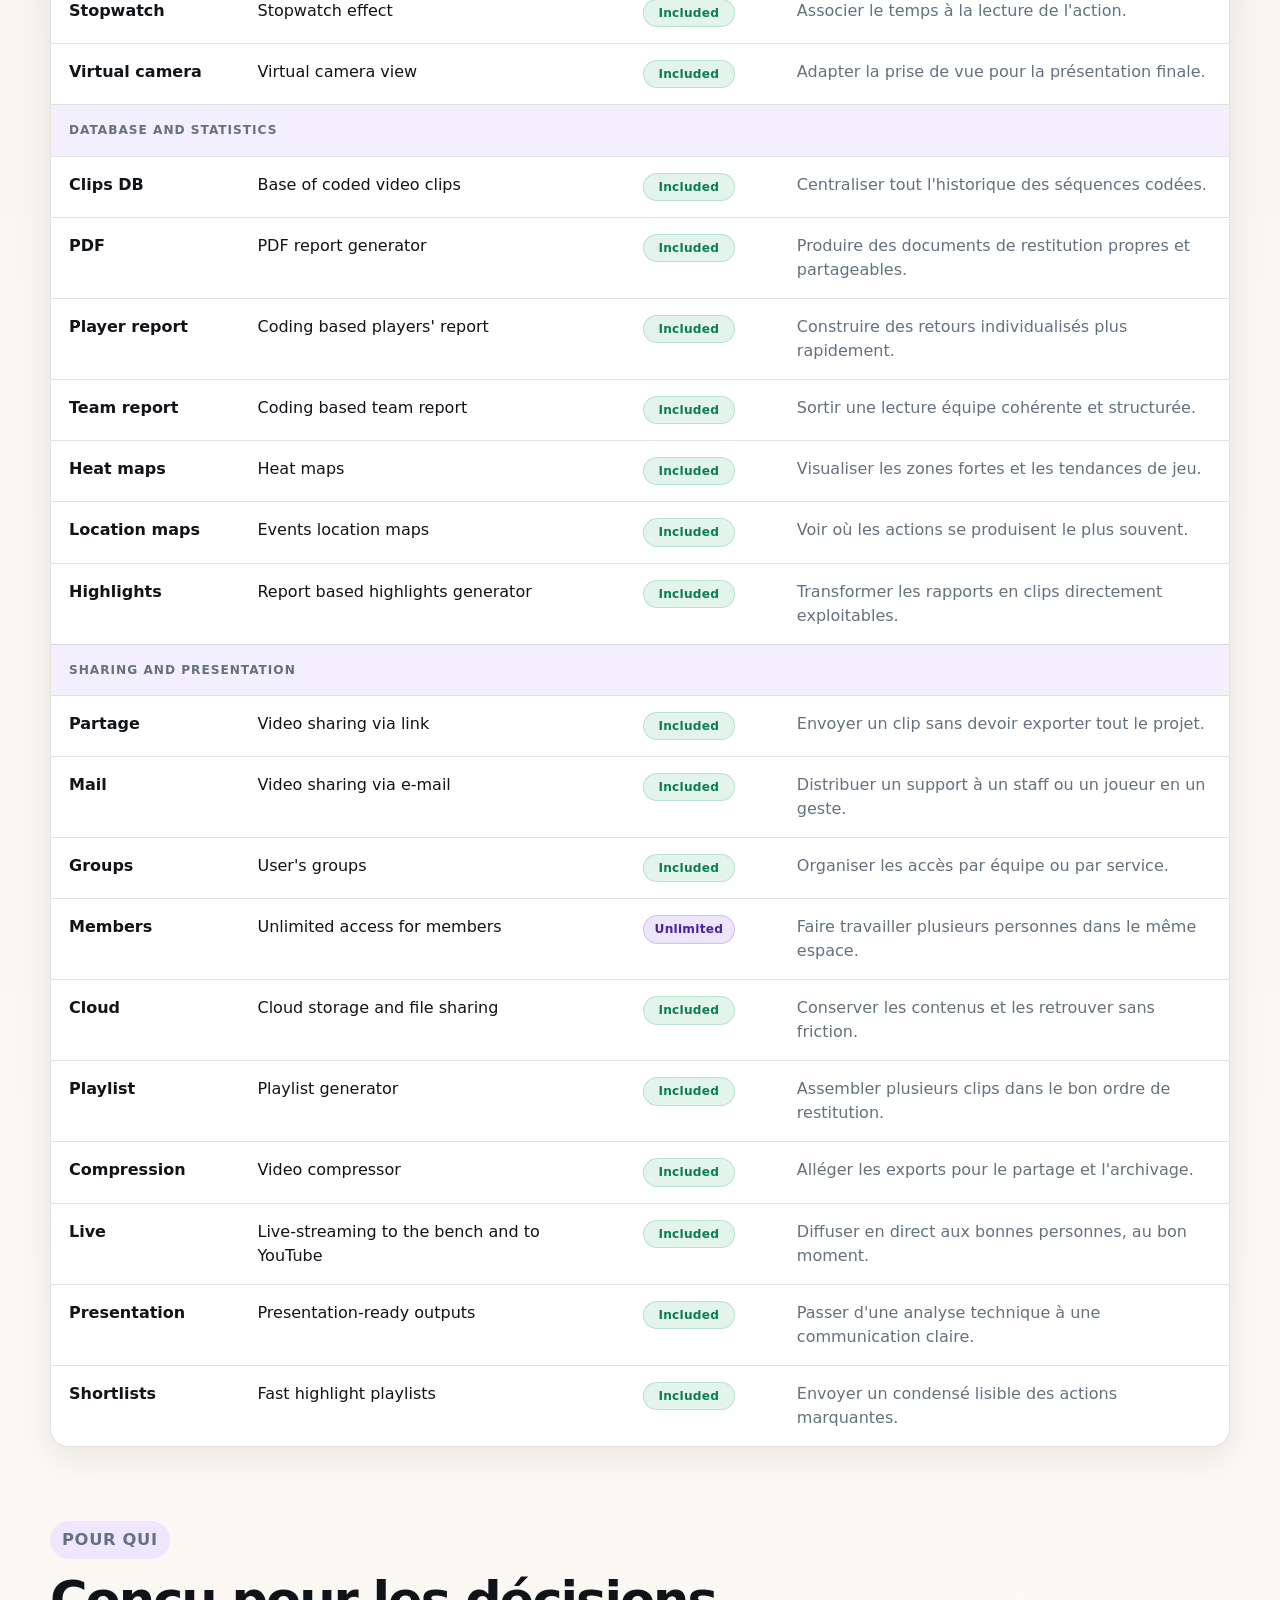
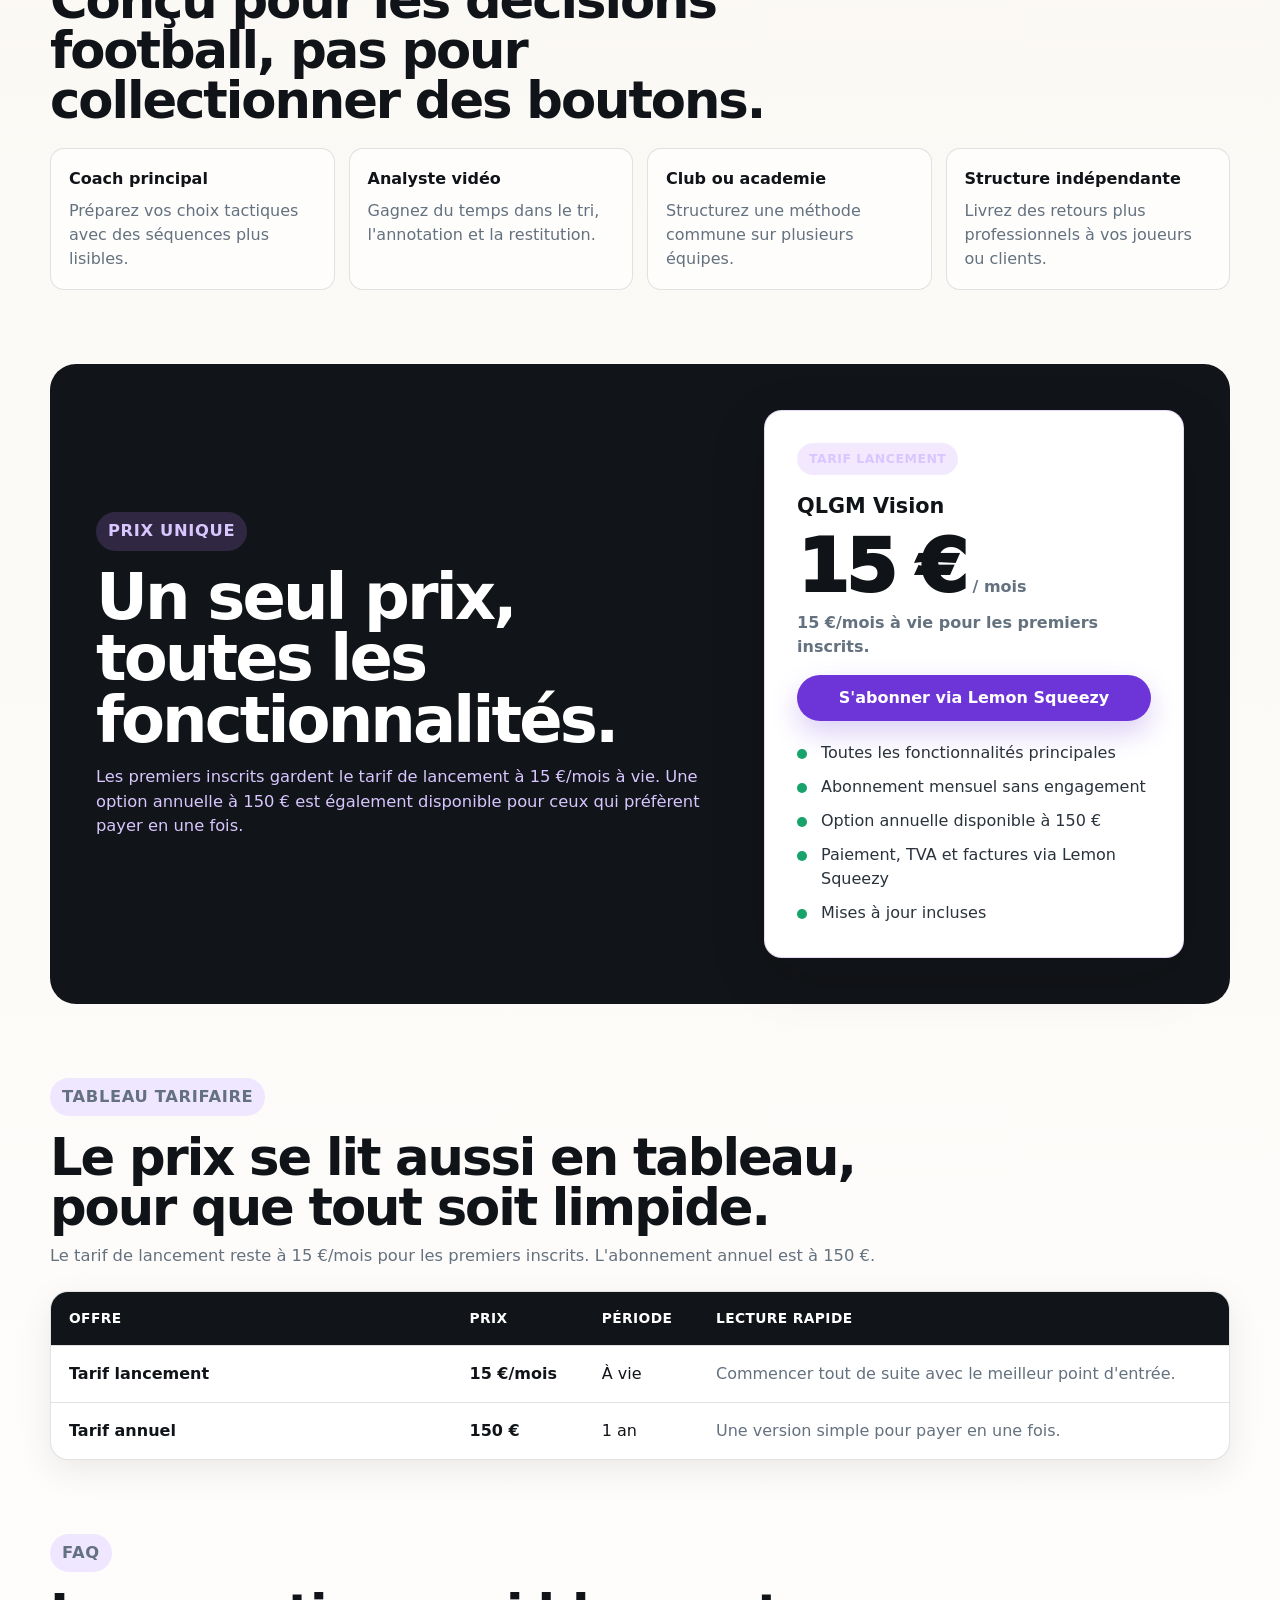
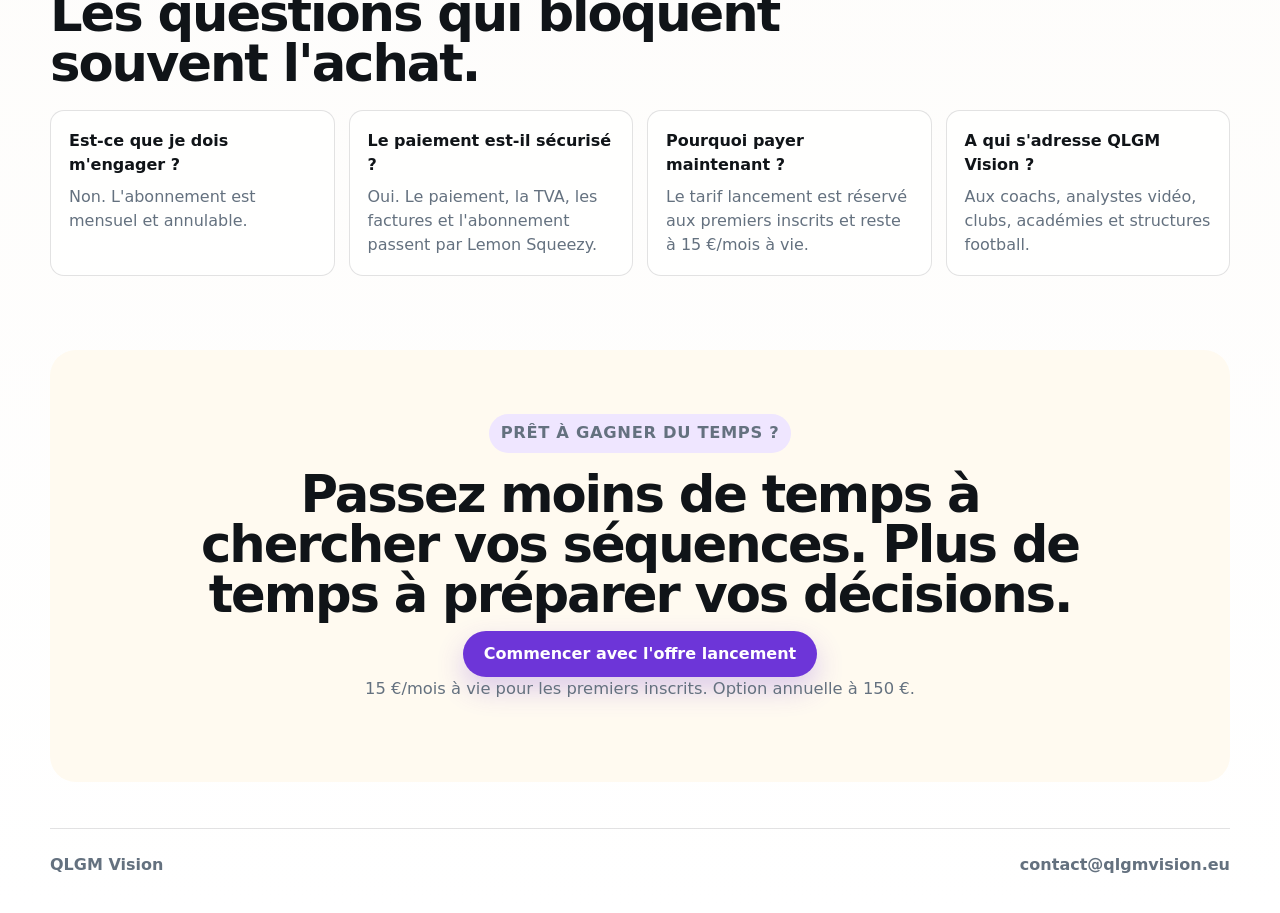
==== commit a9f52a91: "update hero slogan" ====
--- a/index.html
+++ b/index.html
@@ -33,7 +33,7 @@
       <section class="hero">
         <div class="hero-copy">
           <p class="eyebrow">Analyse vid&eacute;o football pour coachs et analystes</p>
-          <h1>Analysez vos matchs plus vite. D&eacute;cidez plus juste.</h1>
+          <h1>Simple, Efficace</h1>
           <p class="lead">
             QLGM Vision centralise vos vid&eacute;os, annotations, tags et supports de briefing pour
             transformer un match brut en d&eacute;cisions terrain exploitables.
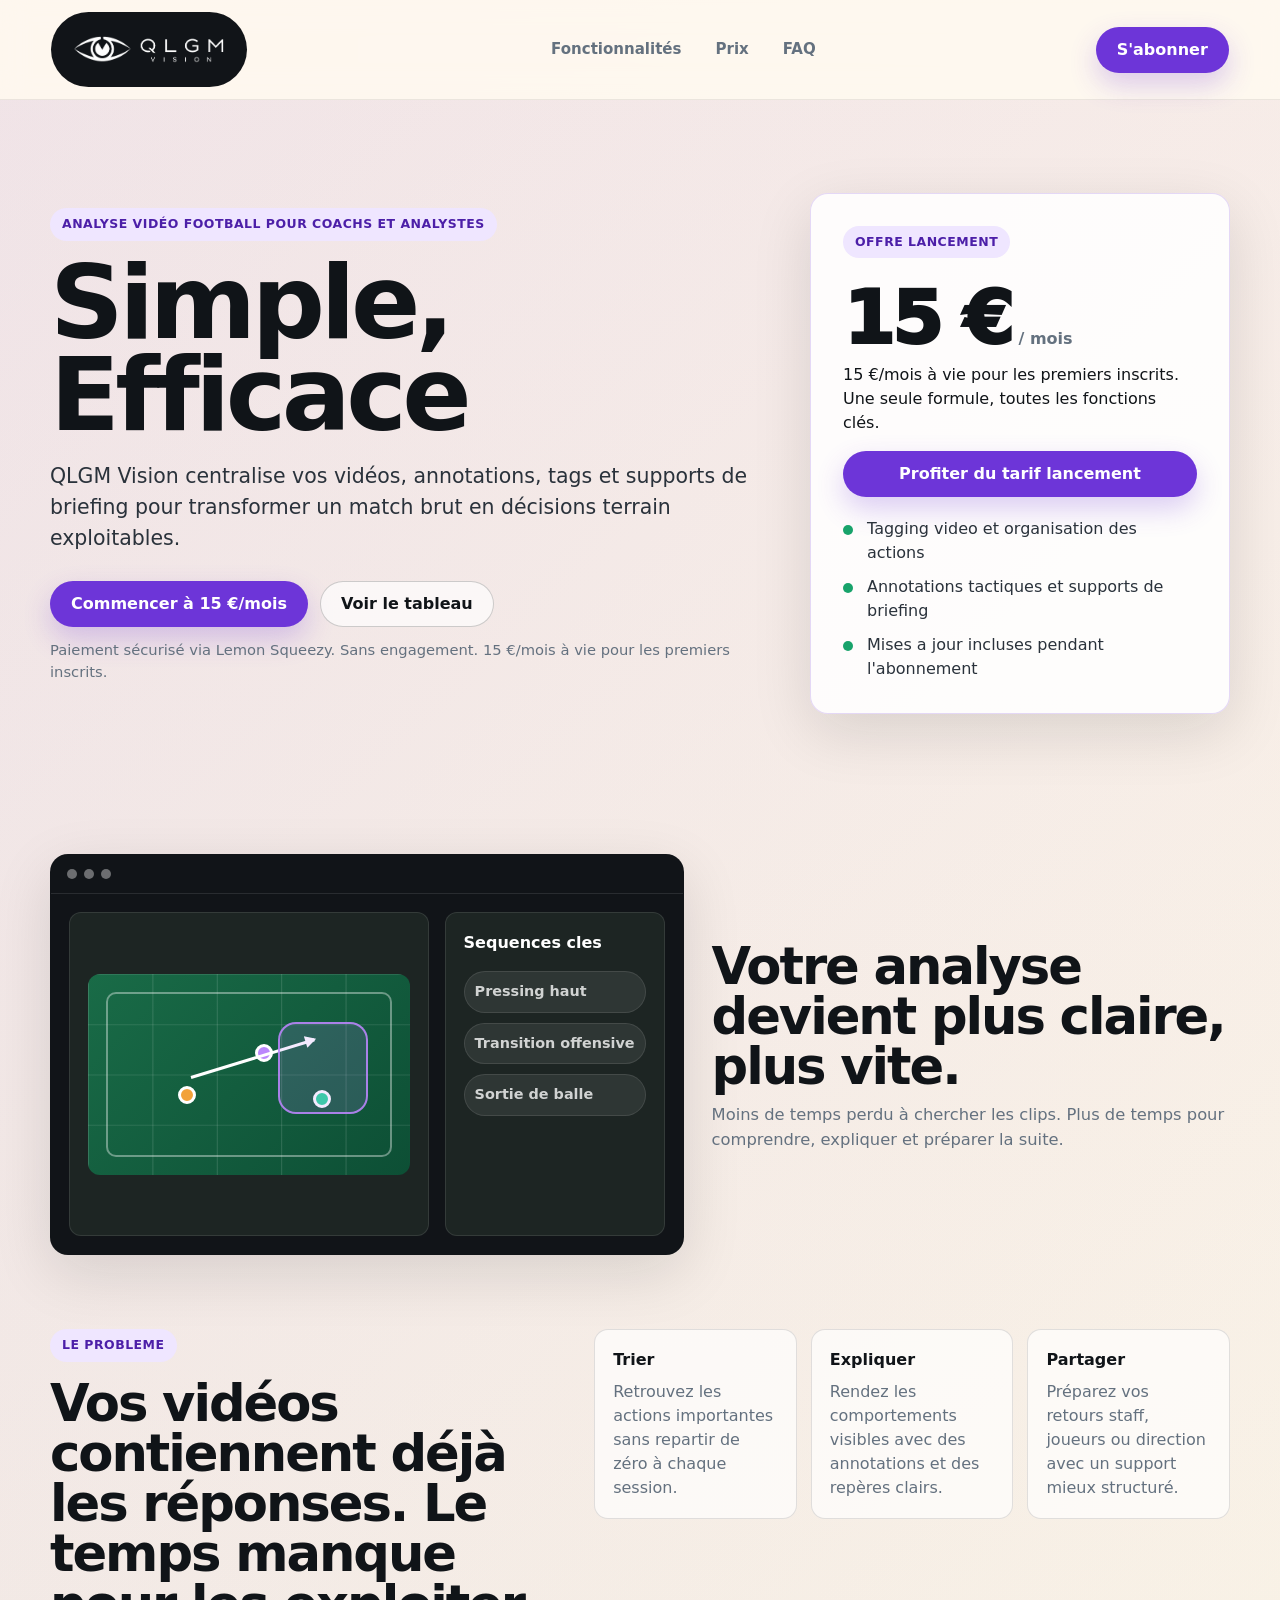
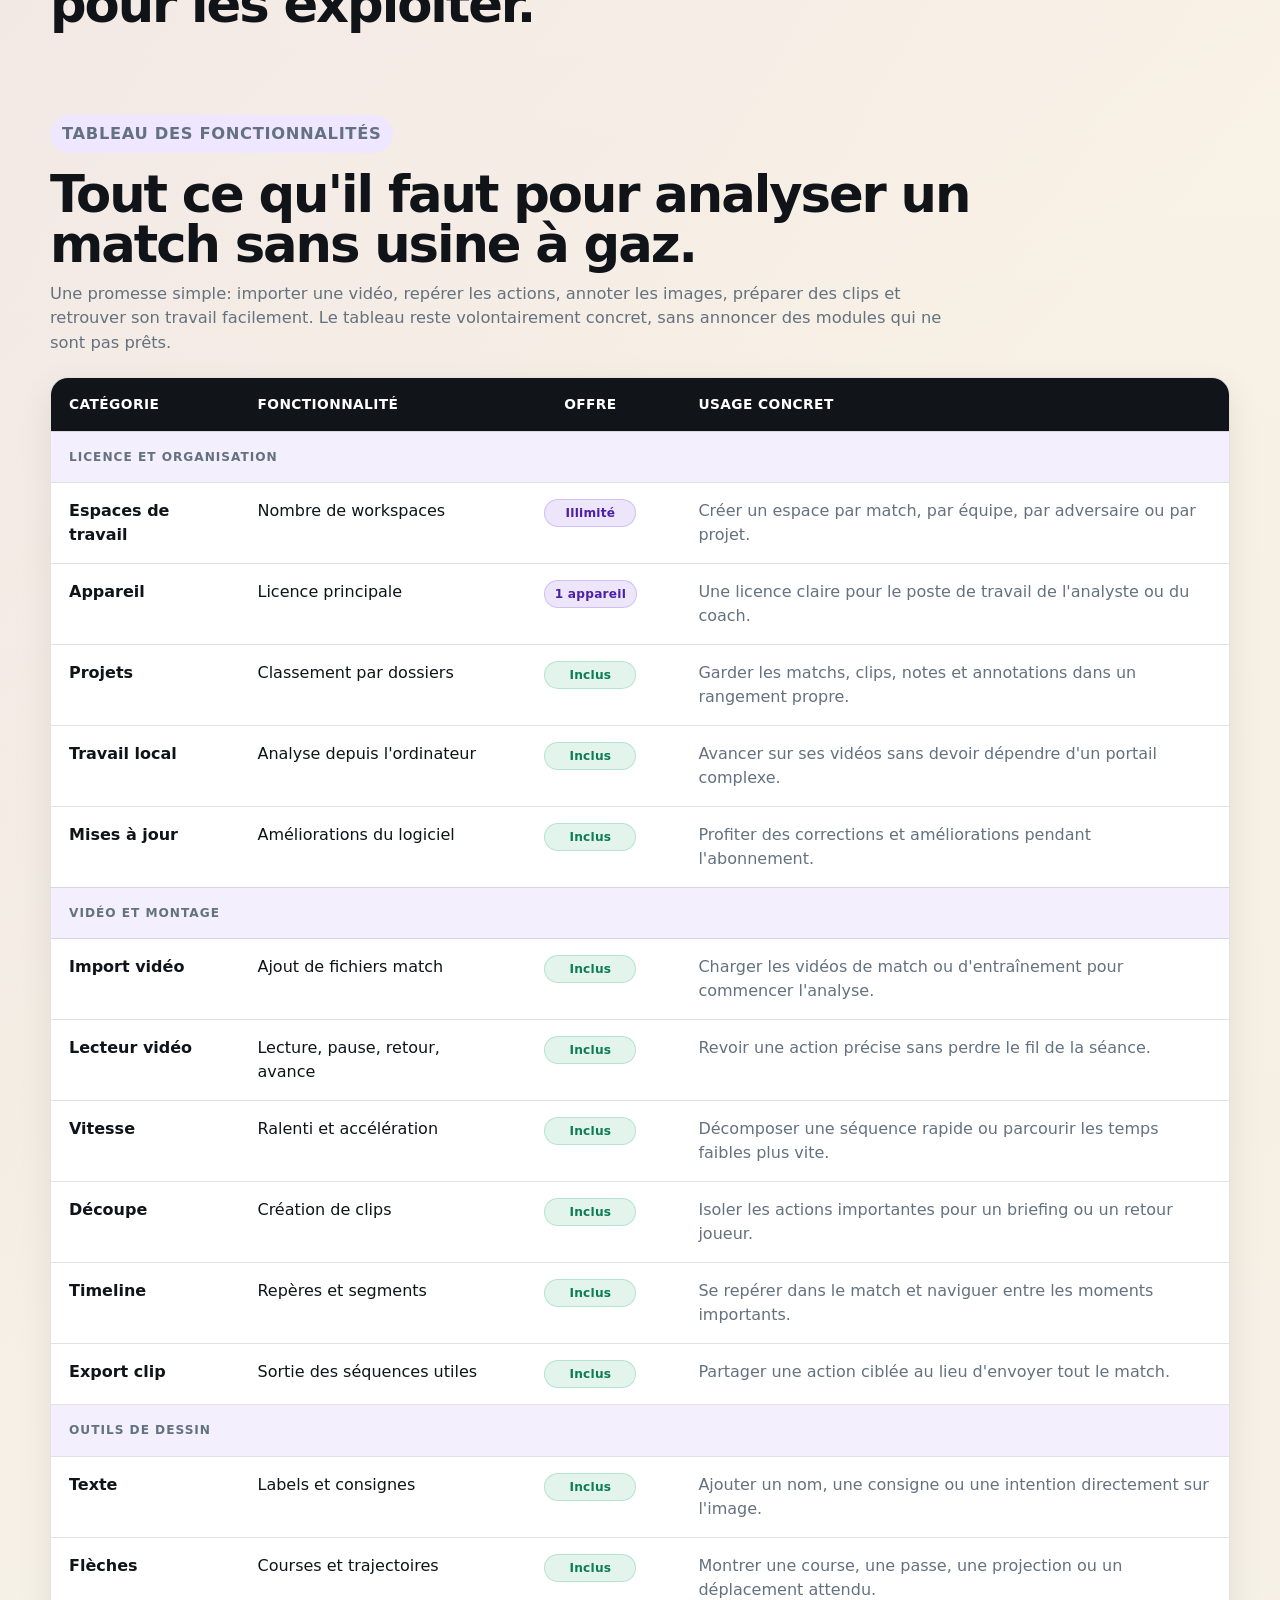
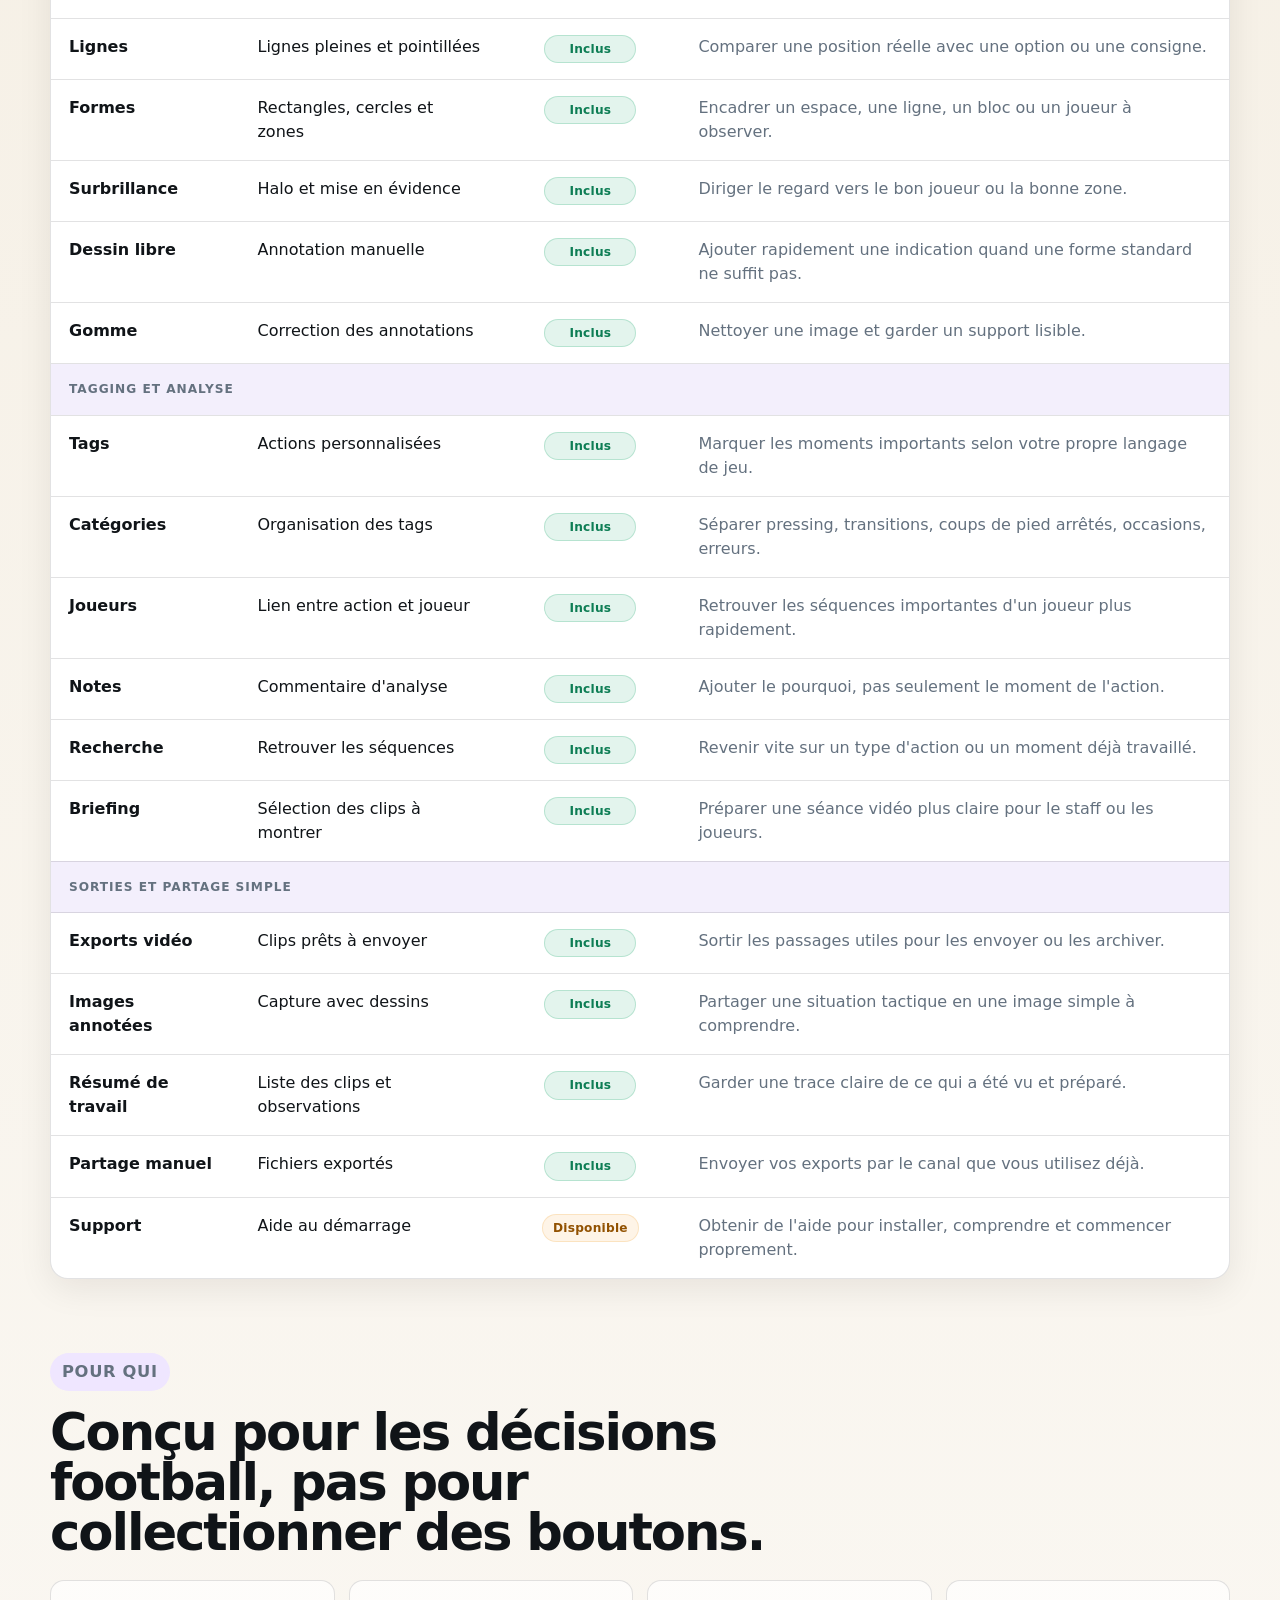
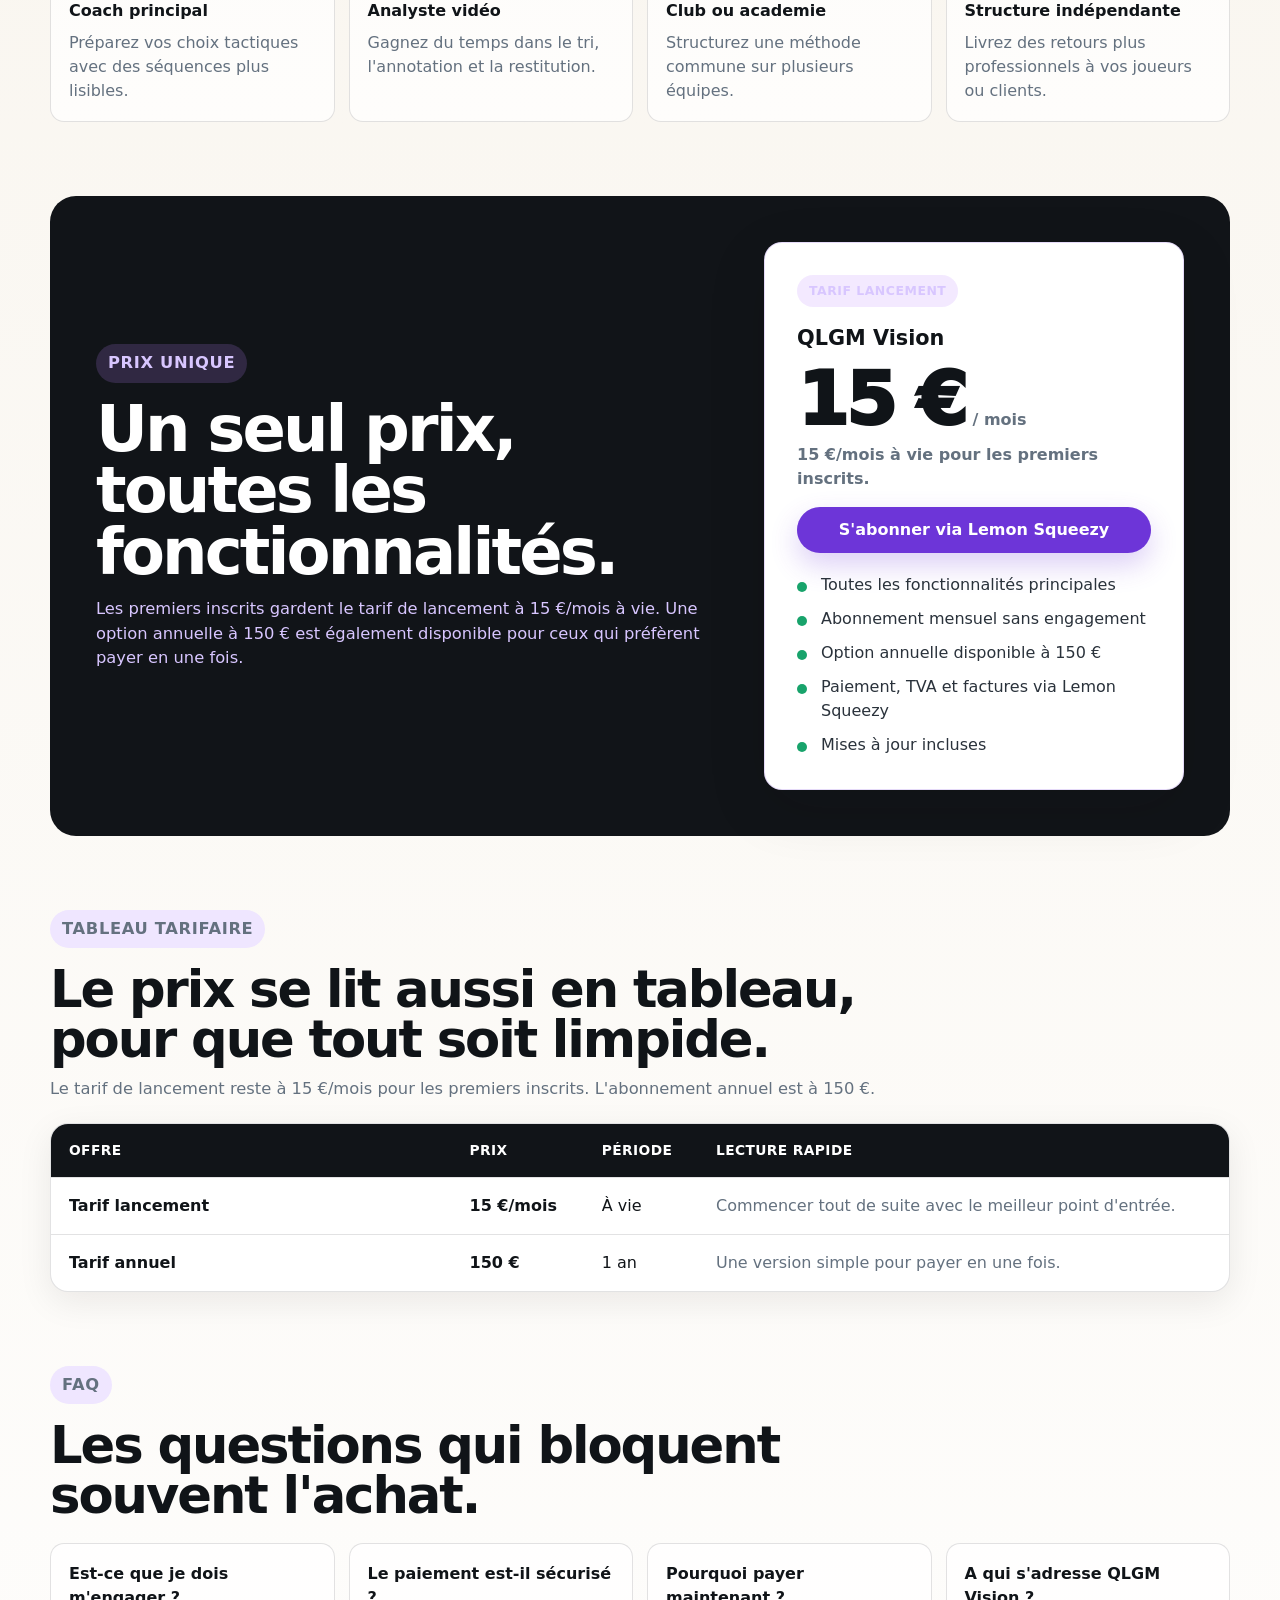
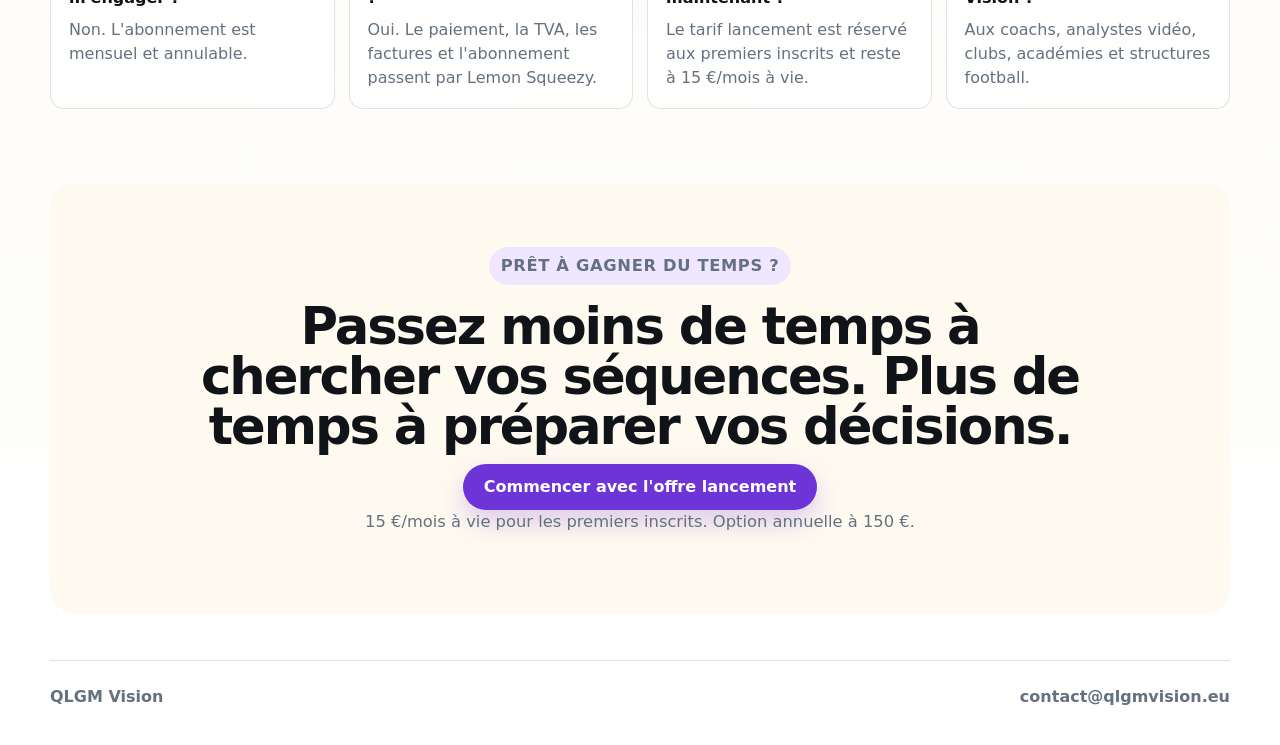
==== commit 3fa712cc: "make feature table more honest" ====
--- a/index.html
+++ b/index.html
@@ -127,10 +127,11 @@
       <section class="section feature-table-section" id="features">
         <div id="feature-table" class="section-heading section-heading--wide">
           <p class="section-kicker">Tableau des fonctionnalit&eacute;s</p>
-          <h2>Un tableau long, dense, et pens&eacute; pour montrer tout le produit en un bloc.</h2>
+          <h2>Tout ce qu'il faut pour analyser un match sans usine &agrave; gaz.</h2>
           <p>
-            Le but est simple: donner au visiteur une vue quasi exhaustive des capacit&eacute;s de
-            QLGM Vision, dans le style d'une page pricing SaaS tr&egrave;s compl&egrave;te.
+            Une promesse simple: importer une vid&eacute;o, rep&eacute;rer les actions, annoter les images,
+            pr&eacute;parer des clips et retrouver son travail facilement. Le tableau reste volontairement
+            concret, sans annoncer des modules qui ne sont pas pr&ecirc;ts.
           </p>
         </div>
 
@@ -140,485 +141,208 @@
               <tr>
                 <th>Cat&eacute;gorie</th>
                 <th>Fonctionnalit&eacute;</th>
-                <th>QLGM Vision</th>
-                <th>Ce que &ccedil;a permet</th>
+                <th>Offre</th>
+                <th>Usage concret</th>
               </tr>
             </thead>
             <tbody>
               <tr class="table-group-row">
-                <td colspan="4">Cadre g&eacute;n&eacute;ral</td>
-              </tr>
-              <tr>
-                <td>Espace de travail</td>
-                <td>Nombre d'espaces de travail</td>
-                <td><span class="feature-value feature-value--metric">Unlimited</span></td>
-                <td>Cr&eacute;er autant de projets, de matchs ou de dossiers que n&eacute;cessaire.</td>
-              </tr>
-              <tr>
-                <td>Appareils</td>
-                <td>Nombre d'appareils</td>
-                <td><span class="feature-value feature-value--metric">1 device</span></td>
-                <td>Une licence claire pour un poste principal de travail.</td>
-              </tr>
-              <tr>
-                <td>Mode local</td>
-                <td>Travail hors ligne</td>
-                <td><span class="feature-value feature-value--included">Inclus</span></td>
-                <td>Continuer &agrave; travailler m&ecirc;me sans connexion r&eacute;seau.</td>
-              </tr>
-              <tr>
-                <td>Fen&ecirc;tres</td>
-                <td>Multi-fen&ecirc;tres et panneaux d&eacute;tach&eacute;s</td>
-                <td><span class="feature-value feature-value--included">Inclus</span></td>
-                <td>Garder le viewer, les outils et les listes &agrave; port&eacute;e de main.</td>
-              </tr>
-              <tr>
-                <td>Navigation</td>
-                <td>Raccourcis claviers</td>
-                <td><span class="feature-value feature-value--included">Inclus</span></td>
-                <td>Rester fluide pendant les s&eacute;ances d'analyse longues.</td>
+                <td colspan="4">Licence et organisation</td>
+              </tr>
+              <tr>
+                <td>Espaces de travail</td>
+                <td>Nombre de workspaces</td>
+                <td><span class="feature-value feature-value--metric">Illimit&eacute;</span></td>
+                <td>Cr&eacute;er un espace par match, par &eacute;quipe, par adversaire ou par projet.</td>
+              </tr>
+              <tr>
+                <td>Appareil</td>
+                <td>Licence principale</td>
+                <td><span class="feature-value feature-value--metric">1 appareil</span></td>
+                <td>Une licence claire pour le poste de travail de l'analyste ou du coach.</td>
+              </tr>
+              <tr>
+                <td>Projets</td>
+                <td>Classement par dossiers</td>
+                <td><span class="feature-value feature-value--included">Inclus</span></td>
+                <td>Garder les matchs, clips, notes et annotations dans un rangement propre.</td>
+              </tr>
+              <tr>
+                <td>Travail local</td>
+                <td>Analyse depuis l'ordinateur</td>
+                <td><span class="feature-value feature-value--included">Inclus</span></td>
+                <td>Avancer sur ses vid&eacute;os sans devoir d&eacute;pendre d'un portail complexe.</td>
+              </tr>
+              <tr>
+                <td>Mises &agrave; jour</td>
+                <td>Am&eacute;liorations du logiciel</td>
+                <td><span class="feature-value feature-value--included">Inclus</span></td>
+                <td>Profiter des corrections et am&eacute;liorations pendant l'abonnement.</td>
               </tr>
 
               <tr class="table-group-row">
-                <td colspan="4">Video editor</td>
-              </tr>
-              <tr>
-                <td>Coupe</td>
-                <td>Cutting out video fragments</td>
-                <td><span class="feature-value feature-value--included">Included</span></td>
-                <td>Extraire les passages importants sans perdre le contexte.</td>
+                <td colspan="4">Vid&eacute;o et montage</td>
+              </tr>
+              <tr>
+                <td>Import vid&eacute;o</td>
+                <td>Ajout de fichiers match</td>
+                <td><span class="feature-value feature-value--included">Inclus</span></td>
+                <td>Charger les vid&eacute;os de match ou d'entra&icirc;nement pour commencer l'analyse.</td>
+              </tr>
+              <tr>
+                <td>Lecteur vid&eacute;o</td>
+                <td>Lecture, pause, retour, avance</td>
+                <td><span class="feature-value feature-value--included">Inclus</span></td>
+                <td>Revoir une action pr&eacute;cise sans perdre le fil de la s&eacute;ance.</td>
+              </tr>
+              <tr>
+                <td>Vitesse</td>
+                <td>Ralenti et acc&eacute;l&eacute;ration</td>
+                <td><span class="feature-value feature-value--included">Inclus</span></td>
+                <td>D&eacute;composer une s&eacute;quence rapide ou parcourir les temps faibles plus vite.</td>
+              </tr>
+              <tr>
+                <td>D&eacute;coupe</td>
+                <td>Cr&eacute;ation de clips</td>
+                <td><span class="feature-value feature-value--included">Inclus</span></td>
+                <td>Isoler les actions importantes pour un briefing ou un retour joueur.</td>
               </tr>
               <tr>
                 <td>Timeline</td>
-                <td>Video editor tracks management</td>
-                <td><span class="feature-value feature-value--included">Included</span></td>
-                <td>Organiser les clips, les rep&egrave;res et les superpositions proprement.</td>
-              </tr>
-              <tr>
-                <td>Montage</td>
-                <td>Montage creator</td>
-                <td><span class="feature-value feature-value--included">Included</span></td>
-                <td>Assembler rapidement un briefing coh&eacute;rent.</td>
-              </tr>
-              <tr>
-                <td>Mixage</td>
-                <td>Assembling of video, graphic and sound files</td>
-                <td><span class="feature-value feature-value--included">Included</span></td>
-                <td>Composer un support complet, pas seulement un clip isol&eacute;.</td>
-              </tr>
-              <tr>
-                <td>Transitions</td>
-                <td>Transition effects</td>
-                <td><span class="feature-value feature-value--included">Included</span></td>
-                <td>Relier les s&eacute;quences pour un rendu propre et lisible.</td>
-              </tr>
-              <tr>
-                <td>Image</td>
-                <td>Editing contrast and brightness</td>
-                <td><span class="feature-value feature-value--included">Included</span></td>
-                <td>Am&eacute;liorer la lisibilit&eacute; des images les plus d&eacute;licates.</td>
-              </tr>
-              <tr>
-                <td>Lecture</td>
-                <td>Playback speed control</td>
-                <td><span class="feature-value feature-value--included">Included</span></td>
-                <td>Ralentir ou acc&eacute;l&eacute;rer pour d&eacute;tailler un &eacute;change.</td>
-              </tr>
-              <tr>
-                <td>Superposition</td>
-                <td>Picture-in-picture effect</td>
-                <td><span class="feature-value feature-value--included">Included</span></td>
-                <td>Montrer plusieurs angles ou plusieurs contextes sur le m&ecirc;me plan.</td>
-              </tr>
-              <tr>
-                <td>Audio</td>
-                <td>Voice recorder</td>
-                <td><span class="feature-value feature-value--included">Included</span></td>
-                <td>Ajouter un commentaire direct pendant l'analyse.</td>
+                <td>Rep&egrave;res et segments</td>
+                <td><span class="feature-value feature-value--included">Inclus</span></td>
+                <td>Se rep&eacute;rer dans le match et naviguer entre les moments importants.</td>
+              </tr>
+              <tr>
+                <td>Export clip</td>
+                <td>Sortie des s&eacute;quences utiles</td>
+                <td><span class="feature-value feature-value--included">Inclus</span></td>
+                <td>Partager une action cibl&eacute;e au lieu d'envoyer tout le match.</td>
               </tr>
 
               <tr class="table-group-row">
-                <td colspan="4">Drawing tools</td>
+                <td colspan="4">Outils de dessin</td>
               </tr>
               <tr>
                 <td>Texte</td>
-                <td>Text tool</td>
-                <td><span class="feature-value feature-value--included">Included</span></td>
-                <td>Nommer un joueur, une zone ou une consigne tactique.</td>
+                <td>Labels et consignes</td>
+                <td><span class="feature-value feature-value--included">Inclus</span></td>
+                <td>Ajouter un nom, une consigne ou une intention directement sur l'image.</td>
               </tr>
               <tr>
                 <td>Fl&egrave;ches</td>
-                <td>Arrow, curved arrow and flat arrow</td>
-                <td><span class="feature-value feature-value--included">Included</span></td>
-                <td>Montrer des courses, des renversements et des trajectoires.</td>
-              </tr>
-              <tr>
-                <td>Pointill&eacute;s</td>
-                <td>Dashed line and dashed arrow</td>
-                <td><span class="feature-value feature-value--included">Included</span></td>
-                <td>Tracer les mouvements anticip&eacute;s ou les lignes d'intention.</td>
+                <td>Courses et trajectoires</td>
+                <td><span class="feature-value feature-value--included">Inclus</span></td>
+                <td>Montrer une course, une passe, une projection ou un d&eacute;placement attendu.</td>
+              </tr>
+              <tr>
+                <td>Lignes</td>
+                <td>Lignes pleines et pointill&eacute;es</td>
+                <td><span class="feature-value feature-value--included">Inclus</span></td>
+                <td>Comparer une position r&eacute;elle avec une option ou une consigne.</td>
               </tr>
               <tr>
                 <td>Formes</td>
-                <td>Rectangle, ellipse, polygon and line</td>
-                <td><span class="feature-value feature-value--included">Included</span></td>
-                <td>Entourer une zone, un bloc ou une relation spatiale.</td>
+                <td>Rectangles, cercles et zones</td>
+                <td><span class="feature-value feature-value--included">Inclus</span></td>
+                <td>Encadrer un espace, une ligne, un bloc ou un joueur &agrave; observer.</td>
               </tr>
               <tr>
                 <td>Surbrillance</td>
-                <td>Spotlight, halo and linked halo</td>
-                <td><span class="feature-value feature-value--included">Included</span></td>
-                <td>Faire ressortir un joueur, une zone ou une action pr&eacute;cise.</td>
-              </tr>
-              <tr>
-                <td>Grille visuelle</td>
-                <td>Zoom oval, freehand and eraser</td>
-                <td><span class="feature-value feature-value--included">Included</span></td>
-                <td>R&eacute;duire le bruit et garder seulement l'information utile.</td>
-              </tr>
-              <tr>
-                <td>Calques</td>
-                <td>Sky light and overlay tools</td>
-                <td><span class="feature-value feature-value--included">Included</span></td>
-                <td>Construire des annotations plus lisibles et plus pr&eacute;cises.</td>
+                <td>Halo et mise en &eacute;vidence</td>
+                <td><span class="feature-value feature-value--included">Inclus</span></td>
+                <td>Diriger le regard vers le bon joueur ou la bonne zone.</td>
+              </tr>
+              <tr>
+                <td>Dessin libre</td>
+                <td>Annotation manuelle</td>
+                <td><span class="feature-value feature-value--included">Inclus</span></td>
+                <td>Ajouter rapidement une indication quand une forme standard ne suffit pas.</td>
+              </tr>
+              <tr>
+                <td>Gomme</td>
+                <td>Correction des annotations</td>
+                <td><span class="feature-value feature-value--included">Inclus</span></td>
+                <td>Nettoyer une image et garder un support lisible.</td>
               </tr>
 
               <tr class="table-group-row">
-                <td colspan="4">Video material</td>
-              </tr>
-              <tr>
-                <td>Formats</td>
-                <td>All file formats</td>
-                <td><span class="feature-value feature-value--included">Included</span></td>
-                <td>Importer les sources les plus courantes sans friction.</td>
-              </tr>
-              <tr>
-                <td>HD</td>
-                <td>High-resolution sources</td>
-                <td><span class="feature-value feature-value--included">Included</span></td>
-                <td>Travailler proprement m&ecirc;me sur des images tr&egrave;s d&eacute;taill&eacute;es.</td>
-              </tr>
-              <tr>
-                <td>Mobile</td>
-                <td>Support for video from mobile devices</td>
-                <td><span class="feature-value feature-value--included">Included</span></td>
-                <td>Accepter les sources terrain et les captures rapides.</td>
-              </tr>
-              <tr>
-                <td>Drone</td>
-                <td>Drone video support</td>
-                <td><span class="feature-value feature-value--included">Included</span></td>
-                <td>Exploiter les angles a&eacute;riens pour la lecture tactique.</td>
-              </tr>
-              <tr>
-                <td>Multi-angle</td>
-                <td>Multiple camera angles</td>
-                <td><span class="feature-value feature-value--included">Included</span></td>
-                <td>Comparer plusieurs vues d'un m&ecirc;me temps de jeu.</td>
-              </tr>
-              <tr>
-                <td>Live source</td>
-                <td>Live coding camera signal</td>
-                <td><span class="feature-value feature-value--included">Included</span></td>
-                <td>Coder un match ou un entra&icirc;nement en direct.</td>
-              </tr>
-              <tr>
-                <td>IP camera</td>
-                <td>Live coding IP camera streaming</td>
-                <td><span class="feature-value feature-value--included">Included</span></td>
-                <td>Travailler depuis un flux r&eacute;seau de terrain.</td>
+                <td colspan="4">Tagging et analyse</td>
+              </tr>
+              <tr>
+                <td>Tags</td>
+                <td>Actions personnalis&eacute;es</td>
+                <td><span class="feature-value feature-value--included">Inclus</span></td>
+                <td>Marquer les moments importants selon votre propre langage de jeu.</td>
+              </tr>
+              <tr>
+                <td>Cat&eacute;gories</td>
+                <td>Organisation des tags</td>
+                <td><span class="feature-value feature-value--included">Inclus</span></td>
+                <td>S&eacute;parer pressing, transitions, coups de pied arr&ecirc;t&eacute;s, occasions, erreurs.</td>
+              </tr>
+              <tr>
+                <td>Joueurs</td>
+                <td>Lien entre action et joueur</td>
+                <td><span class="feature-value feature-value--included">Inclus</span></td>
+                <td>Retrouver les s&eacute;quences importantes d'un joueur plus rapidement.</td>
+              </tr>
+              <tr>
+                <td>Notes</td>
+                <td>Commentaire d'analyse</td>
+                <td><span class="feature-value feature-value--included">Inclus</span></td>
+                <td>Ajouter le pourquoi, pas seulement le moment de l'action.</td>
+              </tr>
+              <tr>
+                <td>Recherche</td>
+                <td>Retrouver les s&eacute;quences</td>
+                <td><span class="feature-value feature-value--included">Inclus</span></td>
+                <td>Revenir vite sur un type d'action ou un moment d&eacute;j&agrave; travaill&eacute;.</td>
+              </tr>
+              <tr>
+                <td>Briefing</td>
+                <td>S&eacute;lection des clips &agrave; montrer</td>
+                <td><span class="feature-value feature-value--included">Inclus</span></td>
+                <td>Pr&eacute;parer une s&eacute;ance vid&eacute;o plus claire pour le staff ou les joueurs.</td>
               </tr>
 
               <tr class="table-group-row">
-                <td colspan="4">Coding and match workflow</td>
-              </tr>
-              <tr>
-                <td>Tags</td>
-                <td>Continuous tags</td>
-                <td><span class="feature-value feature-value--included">Included</span></td>
-                <td>Enregistrer plusieurs intensit&eacute;s ou phases sans couper le rythme.</td>
-              </tr>
-              <tr>
-                <td>Players</td>
-                <td>Link tags to players</td>
-                <td><span class="feature-value feature-value--included">Included</span></td>
-                <td>Connecter les &eacute;v&eacute;nements aux joueurs concern&eacute;s.</td>
-              </tr>
-              <tr>
-                <td>Database</td>
-                <td>Create matches, teams and players</td>
-                <td><span class="feature-value feature-value--included">Included</span></td>
-                <td>Construire votre base d'analyse sans sortir du flux.</td>
-              </tr>
-              <tr>
-                <td>Imports</td>
-                <td>Import players from a file</td>
-                <td><span class="feature-value feature-value--included">Included</span></td>
-                <td>Gagner du temps sur l'initialisation des &eacute;quipes.</td>
-              </tr>
-              <tr>
-                <td>Video-less coding</td>
-                <td>Coding without video</td>
-                <td><span class="feature-value feature-value--included">Included</span></td>
-                <td>Travailler sur une structure de tags m&ecirc;me avant la vid&eacute;o.</td>
-              </tr>
-              <tr>
-                <td>Transfers</td>
-                <td>Import tags between workspaces</td>
-                <td><span class="feature-value feature-value--included">Included</span></td>
-                <td>R&eacute;utiliser vos mod&egrave;les d'un projet &agrave; l'autre.</td>
-              </tr>
-              <tr>
-                <td>Opposites</td>
-                <td>Opposite tags</td>
-                <td><span class="feature-value feature-value--included">Included</span></td>
-                <td>G&eacute;rer les phases contraires ou les r&eacute;ponses adverses.</td>
-              </tr>
-              <tr>
-                <td>Clips</td>
-                <td>Export tags as video clips</td>
-                <td><span class="feature-value feature-value--included">Included</span></td>
-                <td>Convertir le codage en clips pr&ecirc;ts &agrave; partager.</td>
-              </tr>
-              <tr>
-                <td>Naming</td>
-                <td>Clip name and description builder</td>
-                <td><span class="feature-value feature-value--included">Included</span></td>
-                <td>Nommer proprement chaque s&eacute;quence pour la retrouver plus vite.</td>
-              </tr>
-              <tr>
-                <td>Location</td>
-                <td>Tag and event location</td>
-                <td><span class="feature-value feature-value--included">Included</span></td>
-                <td>Associer les actions &agrave; leur zone de terrain.</td>
-              </tr>
-              <tr>
-                <td>Shortcuts</td>
-                <td>Keyboard shortcuts</td>
-                <td><span class="feature-value feature-value--included">Included</span></td>
-                <td>Coder plus vite et avec moins de friction.</td>
-              </tr>
-              <tr>
-                <td>XML</td>
-                <td>XML file exporter</td>
-                <td><span class="feature-value feature-value--included">Included</span></td>
-                <td>Exploiter les flux d'&eacute;change avec d'autres outils d'analyse.</td>
-              </tr>
-              <tr>
-                <td>XML import</td>
-                <td>XML file import (Wyscout, Sportscode, StatsBomb)</td>
-                <td><span class="feature-value feature-value--included">Included</span></td>
-                <td>R&eacute;cup&eacute;rer des codages existants rapidement.</td>
-              </tr>
-              <tr>
-                <td>OBS</td>
-                <td>OBS integration</td>
-                <td><span class="feature-value feature-value--included">Included</span></td>
-                <td>Int&eacute;grer la capture et le live dans le workflow.</td>
-              </tr>
-
-              <tr class="table-group-row">
-                <td colspan="4">Tactical analysis</td>
-              </tr>
-              <tr>
-                <td>Tracking</td>
-                <td>AI players tracking</td>
-                <td><span class="feature-value feature-value--included">Included</span></td>
-                <td>Suivre les joueurs automatiquement et gagner du temps.</td>
-              </tr>
-              <tr>
-                <td>Pitch</td>
-                <td>Pitch mapping</td>
-                <td><span class="feature-value feature-value--included">Included</span></td>
-                <td>Relier les donn&eacute;es &agrave; une lecture terrain plus claire.</td>
-              </tr>
-              <tr>
-                <td>Freeze-frame</td>
-                <td>Freeze-frame effect</td>
-                <td><span class="feature-value feature-value--included">Included</span></td>
-                <td>Mettre en pause au bon moment pour expliquer la structure.</td>
-              </tr>
-              <tr>
-                <td>Lignes</td>
-                <td>Dynamic line effect and connecting lines</td>
-                <td><span class="feature-value feature-value--included">Included</span></td>
-                <td>Montrer les liaisons, couloirs et trajectoires collectives.</td>
-              </tr>
-              <tr>
-                <td>Zones</td>
-                <td>Polygon and zone effects</td>
-                <td><span class="feature-value feature-value--included">Included</span></td>
-                <td>Rendre les espaces et les couloirs plus visuels.</td>
-              </tr>
-              <tr>
-                <td>Rep&egrave;res</td>
-                <td>Ring, numbering and backlight effects</td>
-                <td><span class="feature-value feature-value--included">Included</span></td>
-                <td>Mettre l'accent sur les points de lecture prioritaires.</td>
-              </tr>
-              <tr>
-                <td>Mesures</td>
-                <td>Speed and distance measurement effects</td>
-                <td><span class="feature-value feature-value--included">Included</span></td>
-                <td>Ajouter une couche d'analyse chiffr&eacute;e au visuel.</td>
-              </tr>
-              <tr>
-                <td>Correction</td>
-                <td>Position correction effect</td>
-                <td><span class="feature-value feature-value--included">Included</span></td>
-                <td>Recadrer ou corriger la lecture sans perdre l'instant.</td>
-              </tr>
-              <tr>
-                <td>Loupe</td>
-                <td>Magnifying glass effect</td>
-                <td><span class="feature-value feature-value--included">Included</span></td>
-                <td>Zoomer sur une action sans casser le rythme de la s&eacute;quence.</td>
-              </tr>
-              <tr>
-                <td>Graphiques</td>
-                <td>2D and 3D graphics effects</td>
-                <td><span class="feature-value feature-value--included">Included</span></td>
-                <td>Construire des visuels plus riches pour le staff ou les joueurs.</td>
-              </tr>
-              <tr>
-                <td>Offside</td>
-                <td>Offside line effect</td>
-                <td><span class="feature-value feature-value--included">Included</span></td>
-                <td>Montrer le d&eacute;tail des lignes de jeu ou de hors-jeu.</td>
-              </tr>
-              <tr>
-                <td>Pitch view</td>
-                <td>Virtual pitch effect</td>
-                <td><span class="feature-value feature-value--included">Included</span></td>
-                <td>Superposer la lecture tactique &agrave; un terrain plus lisible.</td>
-              </tr>
-              <tr>
-                <td>Stopwatch</td>
-                <td>Stopwatch effect</td>
-                <td><span class="feature-value feature-value--included">Included</span></td>
-                <td>Associer le temps &agrave; la lecture de l'action.</td>
-              </tr>
-              <tr>
-                <td>Virtual camera</td>
-                <td>Virtual camera view</td>
-                <td><span class="feature-value feature-value--included">Included</span></td>
-                <td>Adapter la prise de vue pour la pr&eacute;sentation finale.</td>
-              </tr>
-
-              <tr class="table-group-row">
-                <td colspan="4">Database and statistics</td>
-              </tr>
-              <tr>
-                <td>Clips DB</td>
-                <td>Base of coded video clips</td>
-                <td><span class="feature-value feature-value--included">Included</span></td>
-                <td>Centraliser tout l'historique des s&eacute;quences cod&eacute;es.</td>
-              </tr>
-              <tr>
-                <td>PDF</td>
-                <td>PDF report generator</td>
-                <td><span class="feature-value feature-value--included">Included</span></td>
-                <td>Produire des documents de restitution propres et partageables.</td>
-              </tr>
-              <tr>
-                <td>Player report</td>
-                <td>Coding based players' report</td>
-                <td><span class="feature-value feature-value--included">Included</span></td>
-                <td>Construire des retours individualis&eacute;s plus rapidement.</td>
-              </tr>
-              <tr>
-                <td>Team report</td>
-                <td>Coding based team report</td>
-                <td><span class="feature-value feature-value--included">Included</span></td>
-                <td>Sortir une lecture &eacute;quipe coh&eacute;rente et structur&eacute;e.</td>
-              </tr>
-              <tr>
-                <td>Heat maps</td>
-                <td>Heat maps</td>
-                <td><span class="feature-value feature-value--included">Included</span></td>
-                <td>Visualiser les zones fortes et les tendances de jeu.</td>
-              </tr>
-              <tr>
-                <td>Location maps</td>
-                <td>Events location maps</td>
-                <td><span class="feature-value feature-value--included">Included</span></td>
-                <td>Voir o&ugrave; les actions se produisent le plus souvent.</td>
-              </tr>
-              <tr>
-                <td>Highlights</td>
-                <td>Report based highlights generator</td>
-                <td><span class="feature-value feature-value--included">Included</span></td>
-                <td>Transformer les rapports en clips directement exploitables.</td>
-              </tr>
-
-              <tr class="table-group-row">
-                <td colspan="4">Sharing and presentation</td>
-              </tr>
-              <tr>
-                <td>Partage</td>
-                <td>Video sharing via link</td>
-                <td><span class="feature-value feature-value--included">Included</span></td>
-                <td>Envoyer un clip sans devoir exporter tout le projet.</td>
-              </tr>
-              <tr>
-                <td>Mail</td>
-                <td>Video sharing via e-mail</td>
-                <td><span class="feature-value feature-value--included">Included</span></td>
-                <td>Distribuer un support &agrave; un staff ou un joueur en un geste.</td>
-              </tr>
-              <tr>
-                <td>Groups</td>
-                <td>User's groups</td>
-                <td><span class="feature-value feature-value--included">Included</span></td>
-                <td>Organiser les acc&egrave;s par &eacute;quipe ou par service.</td>
-              </tr>
-              <tr>
-                <td>Members</td>
-                <td>Unlimited access for members</td>
-                <td><span class="feature-value feature-value--metric">Unlimited</span></td>
-                <td>Faire travailler plusieurs personnes dans le m&ecirc;me espace.</td>
-              </tr>
-              <tr>
-                <td>Cloud</td>
-                <td>Cloud storage and file sharing</td>
-                <td><span class="feature-value feature-value--included">Included</span></td>
-                <td>Conserver les contenus et les retrouver sans friction.</td>
-              </tr>
-              <tr>
-                <td>Playlist</td>
-                <td>Playlist generator</td>
-                <td><span class="feature-value feature-value--included">Included</span></td>
-                <td>Assembler plusieurs clips dans le bon ordre de restitution.</td>
-              </tr>
-              <tr>
-                <td>Compression</td>
-                <td>Video compressor</td>
-                <td><span class="feature-value feature-value--included">Included</span></td>
-                <td>All&eacute;ger les exports pour le partage et l'archivage.</td>
-              </tr>
-              <tr>
-                <td>Live</td>
-                <td>Live-streaming to the bench and to YouTube</td>
-                <td><span class="feature-value feature-value--included">Included</span></td>
-                <td>Diffuser en direct aux bonnes personnes, au bon moment.</td>
-              </tr>
-              <tr>
-                <td>Presentation</td>
-                <td>Presentation-ready outputs</td>
-                <td><span class="feature-value feature-value--included">Included</span></td>
-                <td>Passer d'une analyse technique &agrave; une communication claire.</td>
-              </tr>
-              <tr>
-                <td>Shortlists</td>
-                <td>Fast highlight playlists</td>
-                <td><span class="feature-value feature-value--included">Included</span></td>
-                <td>Envoyer un condens&eacute; lisible des actions marquantes.</td>
+                <td colspan="4">Sorties et partage simple</td>
+              </tr>
+              <tr>
+                <td>Exports vid&eacute;o</td>
+                <td>Clips pr&ecirc;ts &agrave; envoyer</td>
+                <td><span class="feature-value feature-value--included">Inclus</span></td>
+                <td>Sortir les passages utiles pour les envoyer ou les archiver.</td>
+              </tr>
+              <tr>
+                <td>Images annot&eacute;es</td>
+                <td>Capture avec dessins</td>
+                <td><span class="feature-value feature-value--included">Inclus</span></td>
+                <td>Partager une situation tactique en une image simple &agrave; comprendre.</td>
+              </tr>
+              <tr>
+                <td>R&eacute;sum&eacute; de travail</td>
+                <td>Liste des clips et observations</td>
+                <td><span class="feature-value feature-value--included">Inclus</span></td>
+                <td>Garder une trace claire de ce qui a &eacute;t&eacute; vu et pr&eacute;par&eacute;.</td>
+              </tr>
+              <tr>
+                <td>Partage manuel</td>
+                <td>Fichiers export&eacute;s</td>
+                <td><span class="feature-value feature-value--included">Inclus</span></td>
+                <td>Envoyer vos exports par le canal que vous utilisez d&eacute;j&agrave;.</td>
+              </tr>
+              <tr>
+                <td>Support</td>
+                <td>Aide au d&eacute;marrage</td>
+                <td><span class="feature-value feature-value--available">Disponible</span></td>
+                <td>Obtenir de l'aide pour installer, comprendre et commencer proprement.</td>
               </tr>
             </tbody>
           </table>
         </div>
       </section>
-
       <section class="section audience-section">
         <div class="section-heading">
           <p class="section-kicker">Pour qui</p>
